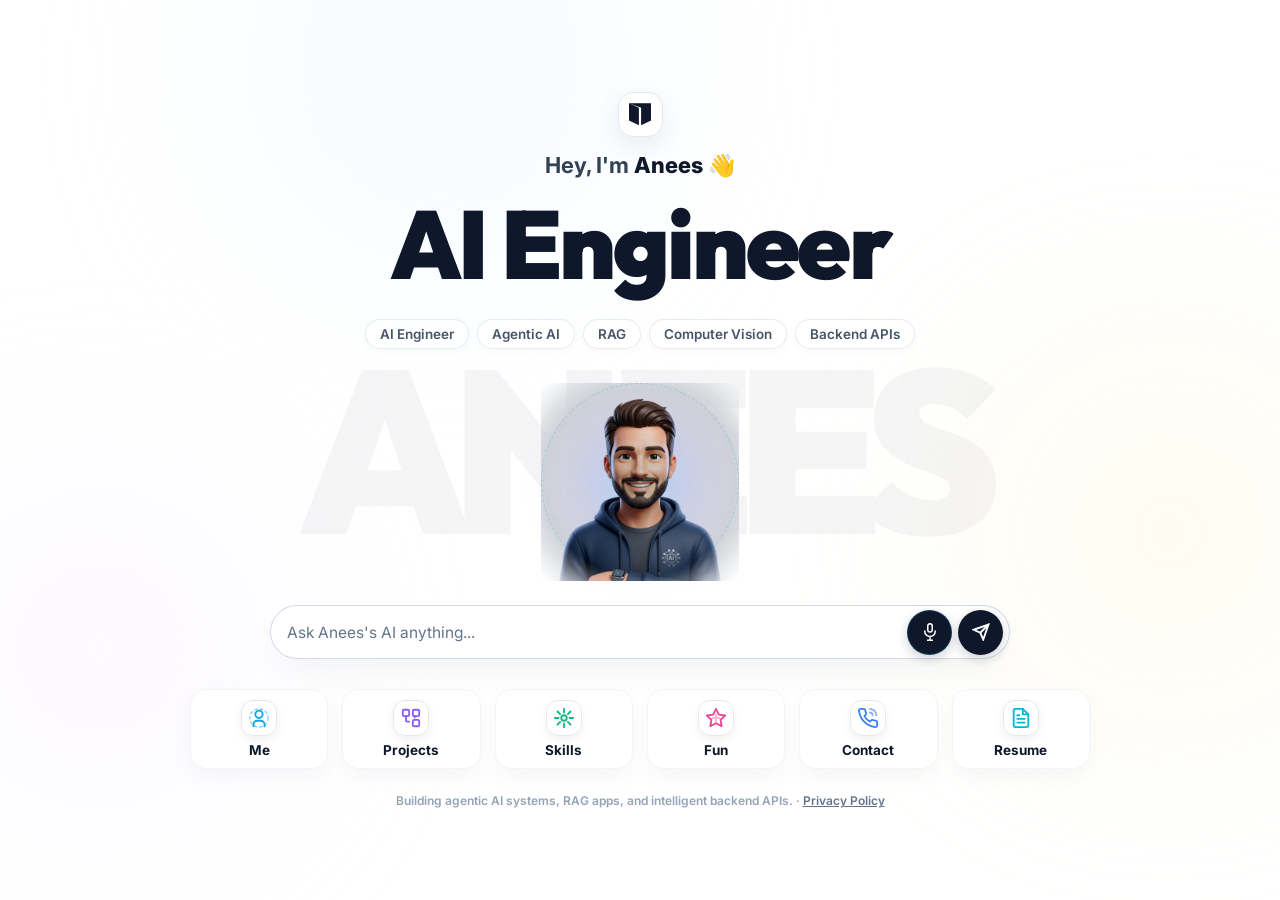
==== index.html @ 34e2279a "feat: resolve mobile viewport keyboard locking, mobile STT hardware access, compact header redesign," ====
<!DOCTYPE html>
<html lang="en">
<head>
  <meta charset="UTF-8" />
  <meta name="viewport" content="width=device-width, initial-scale=1.0, maximum-scale=1.0, user-scalable=no, viewport-fit=cover, interactive-widget=resizes-content" />

  <title>Anees Munir Khokhar | AI Engineer</title>
  <meta name="description" content="Anees Munir Khokhar — AI Engineer building production-grade agentic AI systems, RAG pipelines, intelligent APIs, and computer vision products." />
  <meta name="author" content="Anees Munir Khokhar" />
  <meta name="keywords" content="Anees Munir Khokhar, AI Engineer, RAG, Agentic AI, Computer Vision, Python, FastAPI, Islamabad, Pakistan, AI Portfolio" />
  <meta property="og:title" content="Anees Munir Khokhar | AI Engineer" />
  <meta property="og:description" content="AI Engineer — Agentic AI, RAG, Computer Vision, Backend APIs" />
  <meta property="og:image" content="https://aneesportfolio.com/assets/avatar.png" />
  <meta property="og:url" content="https://aneesportfolio.com/" />
  <meta property="og:type" content="website" />
  <meta name="twitter:card" content="summary_large_image" />
  <meta name="twitter:title" content="Anees Munir Khokhar | AI Engineer" />
  <meta name="twitter:description" content="AI Engineer building production-grade agentic AI systems, RAG pipelines, and computer vision products." />
  <meta name="twitter:image" content="https://aneesportfolio.com/assets/avatar.png" />
  <link rel="canonical" href="https://aneesportfolio.com/" />
  <link rel="icon" href="favicon.svg" type="image/svg+xml" />
  <link rel="manifest" href="site.webmanifest" />
  <link rel="preconnect" href="https://fonts.gstatic.com" crossorigin />
  <link href="https://fonts.googleapis.com/css2?family=Inter:wght@400;500;600;700;800&family=Outfit:wght@700;800;900&display=swap" rel="stylesheet" />
  <link rel="preload" as="image" href="assets/profile.jpg" fetchpriority="high" />
  <link rel="preload" as="image" href="assets/avatar.png" />
  <link rel="stylesheet" href="style.css?v=40" />
  <script type="application/ld+json">
  {
    "@context": "https://schema.org",
    "@graph": [
      {
        "@type": "Person",
        "@id": "https://aneesportfolio.com/#person",
        "name": "Anees Munir Khokhar",
        "jobTitle": "AI Engineer",
        "birthDate": "2002-07-25",
        "email": "aneesmunir1020@gmail.com",
        "image": "https://aneesportfolio.com/assets/avatar.png",
        "address": {
          "@type": "PostalAddress",
          "addressLocality": "Islamabad",
          "addressCountry": "Pakistan"
        },
        "alumniOf": {
          "@type": "CollegeOrUniversity",
          "name": "University of Azad Jammu and Kashmir"
        },
        "knowsAbout": [
          "Artificial Intelligence", "Agentic AI Workflows", "Retrieval-Augmented Generation (RAG)",
          "Computer Vision", "YOLOv11", "FastAPI", "Python", "FAISS Vector Search", "LangChain", "Docker"
        ],
        "sameAs": [
          "https://github.com/Anees-Khokhar-1",
          "https://www.linkedin.com/in/anees-munir-khokhar"
        ]
      },
      {
        "@type": "WebSite",
        "@id": "https://aneesportfolio.com/#website",
        "url": "https://aneesportfolio.com/",
        "name": "Anees Munir Khokhar | AI Engineering Portfolio",
        "author": { "@id": "https://aneesportfolio.com/#person" },
        "about": { "@id": "https://aneesportfolio.com/#person" }
      },
      {
        "@type": "ItemList",
        "name": "Flagship AI Engineering Projects",
        "itemListElement": [
          {
            "@type": "ListItem",
            "position": 1,
            "item": {
              "@type": "SoftwareSourceCode",
              "name": "Easy-Study — Multi-Model Study Assistant & RAG Platform",
              "description": "Multi-agent AI study platform with hybrid RAG pipelines, FastAPI backend, and multi-LLM routing.",
              "programmingLanguage": ["Python", "FastAPI", "FAISS", "LangChain"],
              "author": { "@id": "https://aneesportfolio.com/#person" }
            }
          },
          {
            "@type": "ListItem",
            "position": 2,
            "item": {
              "@type": "SoftwareSourceCode",
              "name": "Diet AI — YOLOv11 Calorie Estimation & Nutrition Tracker",
              "description": "Real-time computer vision nutrition tracker using fine-tuned YOLOv11 and FastAPI edge inference.",
              "programmingLanguage": ["Python", "YOLOv11", "PyTorch", "FastAPI"],
              "author": { "@id": "https://aneesportfolio.com/#person" }
            }
          },
          {
            "@type": "ListItem",
            "position": 3,
            "item": {
              "@type": "SoftwareSourceCode",
              "name": "Graviton AI — Coding IDE Agent & Autonomous Software Engineer",
              "description": "Next-gen VS Code agentic AI coding extension capable of autonomous multi-file planning and execution.",
              "programmingLanguage": ["Python", "TypeScript", "Agentic Workflows"],
              "author": { "@id": "https://aneesportfolio.com/#person" }
            }
          },
          {
            "@type": "ListItem",
            "position": 4,
            "item": {
              "@type": "Dataset",
              "name": "100-Class Fruit Dataset — YOLOv11 Computer Vision Pipeline",
              "description": "Production-ready dataset of 7,000+ custom-scraped, auto-labeled fruit images for YOLO model training.",
              "creator": { "@id": "https://aneesportfolio.com/#person" }
            }
          }
        ]
      },
      {
        "@type": "FAQPage",
        "mainEntity": [
          {
            "@type": "Question",
            "name": "Who is Anees Munir Khokhar?",
            "acceptedAnswer": {
              "@type": "Answer",
              "text": "Anees Munir Khokhar is an AI Engineer based in Islamabad, Pakistan, specializing in production-grade Agentic AI systems, Retrieval-Augmented Generation (RAG) pipelines, computer vision systems, and FastAPI backend microservices."
            }
          },
          {
            "@type": "Question",
            "name": "What are Anees Khokhar's core AI skills?",
            "acceptedAnswer": {
              "@type": "Answer",
              "text": "Anees specializes in Agentic AI Workflows, LangGraph, CrewAI, MCP Server Development, RAG architectures with FAISS, YOLOv11 Computer Vision, PyTorch, FastAPI, Python, Docker, and GitHub Actions CI/CD."
            }
          },
          {
            "@type": "Question",
            "name": "What is Anees's flagship project?",
            "acceptedAnswer": {
              "@type": "Answer",
              "text": "Easy-Study is Anees's flagship full-stack RAG platform that ingests PDFs, YouTube videos, and web articles into a FAISS vector store with dynamic multi-LLM routing across Gemini, OpenRouter, and OpenAI."
            }
          }
        ]
      }
    ]
  }
  </script>
</head>
<body>

  <!-- ========== SINGLE-SCREEN DASHBOARD ========== -->
  <main class="dashboard" id="dashboard">
    <div class="glow glow-1"></div>
    <div class="glow glow-2"></div>
    <div class="glow glow-3"></div>

    <!-- Centered Background Watermark -->
    <span class="anees-bg" id="bgWord" aria-hidden="true">ANEES</span>

    <div class="dashboard-container">
      <div class="hero-stack">
        <!-- Row 1: Logo -->
        <div class="logo-card"><span class="logo-shape"></span></div>

        <!-- Row 2: Intro -->
        <p class="intro">Hey, I'm <strong>Anees</strong> 👋</p>

        <!-- Row 3: Title -->
        <h1 class="title">AI Engineer</h1>

        <!-- Row 4: Role Pills -->
        <div class="role-pills" aria-label="Specializations">
          <span class="role-pill">AI Engineer</span>
          <span class="role-pill">Agentic AI</span>
          <span class="role-pill">RAG</span>
          <span class="role-pill">Computer Vision</span>
          <span class="role-pill">Backend APIs</span>
        </div>

        <!-- Row 5: Avatar -->
        <div class="avatar-wrap">
          <div class="avatar-orbit"></div>
          <div class="avatar-glow"></div>
          <img src="assets/avatar.png" alt="Anees 3D Avatar" />
        </div>

        <!-- Row 6: Search Bar (Hero AI Gateway - Option B) -->
        <form class="ask-box ask-box-hero" id="askForm" autocomplete="off">
          <input type="text" id="askInput" placeholder="Ask Anees's AI anything..." aria-label="Ask AI or search portfolio" />
          <button type="button" id="heroMicBtn" class="mic-btn hero-mic-btn" aria-label="Voice input" title="Speak to Anees AI">
            <svg viewBox="0 0 24 24" width="18" height="18" fill="none" stroke="currentColor" stroke-width="2">
              <rect x="9" y="1" width="6" height="11" rx="3"/>
              <path d="M19 10v1a7 7 0 0 1-14 0v-1"/>
              <line x1="12" y1="19" x2="12" y2="23"/>
              <line x1="8" y1="23" x2="16" y2="23"/>
            </svg>
          </button>
          <button type="submit" aria-label="Ask AI">
            <svg viewBox="0 0 24 24" width="18" height="18" fill="none" stroke="currentColor" stroke-width="2.5">
              <line x1="22" y1="2" x2="11" y2="13"/>
              <polygon points="22 2 15 22 11 13 2 9 22 2"/>
            </svg>
          </button>
        </form>

        <!-- Row 7: Cards Grid (Subtle Quick Links - Option B) -->
        <nav class="cards-container">
          <button class="dash-card dc-me" data-modal="me">
            <span class="dc-icon-badge">
              <svg viewBox="0 0 24 24" width="22" height="22" fill="none" stroke="#0EA5E9" stroke-width="2" stroke-linecap="round" stroke-linejoin="round">
                <circle cx="12" cy="8" r="4"/><path d="M6 21v-2a4 4 0 0 1 4-4h4a4 4 0 0 1 4 4v2"/><circle cx="12" cy="12" r="10" stroke-width="1.2" stroke-dasharray="3 3" opacity="0.6"/>
              </svg>
            </span><span class="dc-label">Me</span>
          </button>
          <button class="dash-card dc-projects" data-modal="projects">
            <span class="dc-icon-badge">
              <svg viewBox="0 0 24 24" width="22" height="22" fill="none" stroke="#8B5CF6" stroke-width="2" stroke-linecap="round" stroke-linejoin="round">
                <rect x="3" y="3" width="7" height="7" rx="1.5"/><rect x="14" y="3" width="7" height="7" rx="1.5"/><rect x="14" y="14" width="7" height="7" rx="1.5"/><path d="M6.5 10v4.5A1.5 1.5 0 0 0 8 16h2"/><path d="M16 10v1.5"/>
              </svg>
            </span><span class="dc-label">Projects</span>
          </button>
          <button class="dash-card dc-skills" data-modal="skills">
            <span class="dc-icon-badge">
              <svg viewBox="0 0 24 24" width="22" height="22" fill="none" stroke="#10B981" stroke-width="2" stroke-linecap="round" stroke-linejoin="round">
                <path d="M12 2v4M12 18v4M4.93 4.93l2.83 2.83M16.24 16.24l2.83 2.83M2 12h4M18 12h4M4.93 19.07l2.83-2.83M16.24 7.76l2.83-2.83"/><circle cx="12" cy="12" r="3"/>
              </svg>
            </span><span class="dc-label">Skills</span>
          </button>
          <button class="dash-card dc-fun" data-modal="fun">
            <span class="dc-icon-badge">
              <svg viewBox="0 0 24 24" width="22" height="22" fill="none" stroke="#EC4899" stroke-width="2" stroke-linecap="round" stroke-linejoin="round">
                <polygon points="12 2 15.09 8.26 22 9.27 17 14.14 18.18 21.02 12 17.77 5.82 21.02 7 14.14 2 9.27 8.91 8.26 12 2"/><path d="M12 8v8M8 12h8" opacity="0.4"/>
              </svg>
            </span><span class="dc-label">Fun</span>
          </button>
          <button class="dash-card dc-contact" data-modal="contact">
            <span class="dc-icon-badge">
              <svg viewBox="0 0 24 24" width="22" height="22" fill="none" stroke="#3B82F6" stroke-width="2" stroke-linecap="round" stroke-linejoin="round">
                <path d="M22 16.92v3a2 2 0 0 1-2.18 2 19.79 19.79 0 0 1-8.63-3.07 19.5 19.5 0 0 1-6-6 19.79 19.79 0 0 1-3.07-8.67A2 2 0 0 1 4.11 2h3a2 2 0 0 1 2 1.72 12.84 12.84 0 0 0 .7 2.81 2 2 0 0 1-.45 2.11L8.09 9.91a16 16 0 0 0 6 6l1.27-1.27a2 2 0 0 1 2.11-.45 12.84 12.84 0 0 0 2.81.7A2 2 0 0 1 22 16.92z"/><path d="M14 2c3.87 0 7 3.13 7 7M14 6c1.66 0 3 1.34 3 3" opacity="0.6"/>
              </svg>
            </span><span class="dc-label">Contact</span>
          </button>
          <a href="resume.html" class="dash-card dash-card-link dc-resume">
            <span class="dc-icon-badge">
              <svg viewBox="0 0 24 24" width="22" height="22" fill="none" stroke="#06B6D4" stroke-width="2" stroke-linecap="round" stroke-linejoin="round">
                <path d="M14 2H6a2 2 0 0 0-2 2v16a2 2 0 0 0 2 2h12a2 2 0 0 0 2-2V8z"/><polyline points="14 2 14 8 20 8"/><line x1="16" y1="13" x2="8" y2="13"/><line x1="16" y1="17" x2="8" y2="17"/><polyline points="10 9 9 9 8 9"/>
              </svg>
            </span><span class="dc-label">Resume</span>
          </a>
        </nav>
      </div>

      <!-- Dashboard Footer Micro-Line -->
      <footer class="dash-footer-line">
        <p>Building agentic AI systems, RAG apps, and intelligent backend APIs. · <a href="privacy.html" style="color:#64748b;text-decoration:underline;">Privacy Policy</a></p>
      </footer>
    </div>
  </main>

  <!-- ========== SEO & CRAWLER ACCESSIBLE CONTENT (100% Indexable by Search Engines & AI Bots) ========== -->
  <section class="sr-only" aria-label="Anees Munir Khokhar Portfolio Overview for Search Engines">
    <h2>Anees Munir Khokhar — AI Engineer Profile</h2>
    <p>AI Engineer based in Islamabad, Pakistan. Specializing in production-ready Agentic AI systems, Retrieval-Augmented Generation (RAG) pipelines, computer vision systems, and FastAPI backend microservices.</p>
    
    <h3>Featured AI Projects</h3>
    <ul>
      <li><strong>Easy-Study — Multi-Model Study Assistant & RAG Platform:</strong> Full-stack RAG platform ingesting PDFs, YouTube videos, and web notes into a FAISS vector store. Built with FastAPI, LangChain, FAISS, Hugging Face, and Ollama.</li>
      <li><strong>Smart Garbage Detection System:</strong> Real-time computer vision system using YOLOv11 and OpenCV for automated waste classification and smart-city use cases.</li>
      <li><strong>AI Products Description Generator:</strong> Generative AI content creation system for e-commerce using prompt engineering and REST APIs.</li>
      <li><strong>Tourist LLM:</strong> Conversational RAG travel planning assistant providing context-aware itineraries.</li>
      <li><strong>ConVochaT:</strong> Multi-model AI Chat platform with clean session management and REST API integration.</li>
      <li><strong>Headout XHR Scraping:</strong> Data engineering pipeline extracting structured pricing data using XHR analysis and Pandas.</li>
      <li><strong>Personal Expense Tracker:</strong> Full-stack CRUD financial tracking application with SQL storage.</li>
      <li><strong>AI Study Assistant:</strong> AI tutoring tool for concept simplification and student productivity.</li>
      <li><strong>Fruit Classification System:</strong> CNN deep learning image classification model built with TensorFlow and Keras.</li>
    </ul>

    <h3>Technical Skills & Capabilities</h3>
    <p>Agentic AI, LangGraph, CrewAI, MCP Server Development, RAG Platforms, FAISS Vector Search, LLMs, Llama-3.3, Groq API, Gemini, PyTorch, TensorFlow, YOLOv11, OpenCV, FastAPI, REST APIs, PostgreSQL, MongoDB, Docker, Git, GitHub Actions CI/CD, Pytest.</p>

    <h3>Professional Experience</h3>
    <p>Jr. AI Engineer at Techozon Software House (Mar 2026 – Present). Building LLM applications, AI agents, production agentic systems, REST APIs, and computer vision models.</p>
  </section>

  <!-- ========== MODAL OVERLAY (shared) ========== -->
  <div class="modal-overlay" id="modalOverlay">
    <div class="modal-shell" id="modalShell">
      <!-- Sticky Header Bar for easy back navigation -->
      <header class="modal-header-bar">
        <button class="modal-back-btn" id="modalBackBtn" data-action="close-modal" aria-label="Back to Dashboard">
          <svg viewBox="0 0 24 24" width="18" height="18" stroke="currentColor" stroke-width="2.5" fill="none">
            <polyline points="15 18 9 12 15 6"/>
          </svg>
          Back to Dashboard
        </button>
        <button class="modal-close" id="modalClose" aria-label="Close modal">&times;</button>
      </header>
      <!-- Scrollable Modal Body -->
      <div class="modal-body" id="modalBody"></div>
    </div>
  </div>

  <!-- ========== MODAL TEMPLATES (hidden) ========== -->

  <!-- ME MODAL -->
  <template id="tpl-me">
    <div class="m-section m-me">
      <h2>About Me</h2>

      <div class="me-top">
        <div class="me-photo-wrap">
          <img src="assets/profile.jpg" alt="Anees Munir Khokhar" class="me-photo" loading="eager" decoding="async" fetchpriority="high" onerror="this.onerror=null; this.src='assets/avatar.png';" />
          <div class="me-photo-chips">
            <span class="profile-chip">AI Engineer</span>
            <span class="avail-chip"><span class="pulse-dot"></span>Available for AI Projects</span>
          </div>
        </div>
        <div class="me-bio">
          <p class="me-lead">I'm Anees Munir Khokhar, an AI Engineer based in Islamabad, Pakistan.</p>
          <p class="me-text">I build production-ready AI systems end to end. My work covers agentic AI architecture, multi-agent workflows, MCP server development, LangGraph orchestration, RAG systems, vector databases, REST APIs, SQL/NoSQL databases, deep learning, and computer vision. I work across the full product lifecycle, from dataset creation and model development to backend APIs, database integration, testing, deployment, and production delivery.</p>
          <div class="me-actions">
            <a href="assets/Anees.pdf" class="btn-sm btn-outline" download>Download Resume</a>
            <a href="https://github.com/Anees-Khokhar-1" target="_blank" rel="noopener noreferrer" class="btn-sm btn-outline">GitHub ↗</a>
            <a href="https://www.linkedin.com/in/anees-munir-khokhar" target="_blank" rel="noopener noreferrer" class="btn-sm btn-outline">LinkedIn ↗</a>
          </div>
        </div>
      </div>

      <!-- Quick Snapshot Stats Row -->
      <div class="quick-snapshot">
        <div class="snap-card"><strong>9</strong><span>Projects</span></div>
        <div class="snap-card"><strong>8</strong><span>Skill Areas</span></div>
        <div class="snap-card"><strong>2</strong><span>Certifications</span></div>
        <div class="snap-card"><strong>Techozon</strong><span>Experience</span></div>
      </div>

      <!-- Why Hire Me Card -->
      <div class="why-hire-box">
        <h3>Why Hire Me?</h3>
        <ul>
          <li>I build complete AI products, not just prototypes.</li>
          <li>I combine AI engineering with backend APIs and databases.</li>
          <li>I focus on production-ready workflows, testing, and deployment.</li>
        </ul>
      </div>

      <!-- Certifications -->
      <h3 class="m-sub">Certifications</h3>
      <div class="cert-grid">
        <div class="cert-card">
          <div class="cert-icon">🎓</div>
          <div class="cert-info">
            <strong>AI For Everyone</strong>
            <span class="cert-org">DeepLearning.AI · Feb 2025</span>
          </div>
          <a href="https://www.linkedin.com/in/anees-munir-khokhar/details/certifications/" target="_blank" rel="noopener noreferrer" class="btn-sm btn-outline">Verify ↗</a>
        </div>
        <div class="cert-card">
          <div class="cert-icon">🎓</div>
          <div class="cert-info">
            <strong>Generative AI Fundamentals</strong>
            <span class="cert-org">IBM · Jan 2025</span>
          </div>
          <a href="https://www.linkedin.com/in/anees-munir-khokhar/details/certifications/" target="_blank" rel="noopener noreferrer" class="btn-sm btn-outline">Verify ↗</a>
        </div>
      </div>

      <div class="info-grid">
        <div class="info-chip"><span class="ic-label">Name</span><span class="ic-val">Anees Munir Khokhar</span></div>
        <div class="info-chip"><span class="ic-label">Role</span><span class="ic-val">AI Engineer</span></div>
        <div class="info-chip"><span class="ic-label">Location</span><span class="ic-val">Islamabad, Pakistan</span><button type="button" class="copy-sq-btn" data-copy="Islamabad, Pakistan" aria-label="Copy location"><svg viewBox="0 0 24 24" width="15" height="15" stroke="currentColor" stroke-width="2" fill="none"><rect x="9" y="9" width="13" height="13" rx="2"/><path d="M5 15H4a2 2 0 0 1-2-2V4a2 2 0 0 1 2-2h9a2 2 0 0 1 2 2v1"/></svg></button></div>
        <div class="info-chip"><span class="ic-label">Email</span><a href="mailto:aneesmunir1020@gmail.com" class="ic-val ic-link">aneesmunir1020@gmail.com</a><button type="button" class="copy-sq-btn" data-copy="aneesmunir1020@gmail.com" aria-label="Copy email"><svg viewBox="0 0 24 24" width="15" height="15" stroke="currentColor" stroke-width="2" fill="none"><rect x="9" y="9" width="13" height="13" rx="2"/><path d="M5 15H4a2 2 0 0 1-2-2V4a2 2 0 0 1 2-2h9a2 2 0 0 1 2 2v1"/></svg></button></div>
        <div class="info-chip"><span class="ic-label">Phone</span><a href="tel:+923459120307" class="ic-val ic-link">+92 345 9120307</a><button type="button" class="copy-sq-btn" data-copy="+92 345 9120307" aria-label="Copy phone"><svg viewBox="0 0 24 24" width="15" height="15" stroke="currentColor" stroke-width="2" fill="none"><rect x="9" y="9" width="13" height="13" rx="2"/><path d="M5 15H4a2 2 0 0 1-2-2V4a2 2 0 0 1 2-2h9a2 2 0 0 1 2 2v1"/></svg></button></div>
        <div class="info-chip"><span class="ic-label">GitHub</span><a href="https://github.com/Anees-Khokhar-1" target="_blank" rel="noopener noreferrer" class="ic-val ic-link">github.com/Anees-Khokhar-1</a><button type="button" class="copy-sq-btn" data-copy="https://github.com/Anees-Khokhar-1" aria-label="Copy GitHub"><svg viewBox="0 0 24 24" width="15" height="15" stroke="currentColor" stroke-width="2" fill="none"><rect x="9" y="9" width="13" height="13" rx="2"/><path d="M5 15H4a2 2 0 0 1-2-2V4a2 2 0 0 1 2-2h9a2 2 0 0 1 2 2v1"/></svg></button></div>
        <div class="info-chip"><span class="ic-label">LinkedIn</span><a href="https://www.linkedin.com/in/anees-munir-khokhar" target="_blank" rel="noopener noreferrer" class="ic-val ic-link">linkedin.com/in/anees-munir-khokhar</a><button type="button" class="copy-sq-btn" data-copy="https://www.linkedin.com/in/anees-munir-khokhar" aria-label="Copy LinkedIn"><svg viewBox="0 0 24 24" width="15" height="15" stroke="currentColor" stroke-width="2" fill="none"><rect x="9" y="9" width="13" height="13" rx="2"/><path d="M5 15H4a2 2 0 0 1-2-2V4a2 2 0 0 1 2-2h9a2 2 0 0 1 2 2v1"/></svg></button></div>
      </div>

      <h3 class="m-sub">Experience</h3>
      <div class="timeline">
        <div class="tl-item">
          <div class="tl-dot"></div>
          <div class="tl-card">
            <div class="tl-head"><strong>Jr. AI Engineer</strong><span class="tl-date">Mar 2026 – Present</span></div>
            <p class="tl-company">Techozon Software House</p>
            <p class="tl-desc">Building LLM applications, AI agents, production agentic systems, REST APIs, databases, vector databases, computer vision datasets, model integration, testing, and deployment.</p>
          </div>
        </div>
        <div class="tl-item">
          <div class="tl-dot"></div>
          <div class="tl-card">
            <div class="tl-head"><strong>AI Engineer Intern</strong><span class="tl-date">Jan 2026 – Feb 2026</span></div>
            <p class="tl-company">Techozon Software House</p>
            <p class="tl-desc">Worked across LLMs, machine learning, computer vision, analytics, generative AI, OpenCV, YOLOv11, and production-focused AI systems.</p>
          </div>
        </div>
        <div class="tl-item">
          <div class="tl-dot"></div>
          <div class="tl-card">
            <div class="tl-head"><strong>Assistant Store Manager</strong><span class="tl-date">Mar 2021 – Aug 2023</span></div>
            <p class="tl-company">Habib Rafiq Pvt. Ltd.</p>
            <p class="tl-desc">Managed daily operations, supervised 12+ staff members, and improved workflow efficiency.</p>
          </div>
        </div>
      </div>
    </div>
  </template>

  <!-- PROJECTS MODAL -->
  <template id="tpl-projects">
    <div class="m-section m-projects">
      <h2>Featured Projects</h2>
      <p class="m-subtitle">AI systems, RAG apps, computer vision tools, scraping workflows, and backend-powered products I have built.</p>

      <div class="proj-grid">
        <article class="proj-card">
          <div class="proj-banner">
            <img src="https://images.unsplash.com/photo-1618005182384-a83a8bd57fbe?auto=format&fit=crop&w=600&q=80" alt="Easy-Study RAG" loading="lazy" />
            <span class="proj-badge badge-rag">⭐ Flagship RAG System</span>
          </div>
          <div class="proj-content">
            <h4>Easy-Study — Multi-Model Study Assistant</h4>
            <p class="proj-desc">A full-stack RAG platform that ingests PDFs, YouTube videos, web articles, and notes, then embeds content using Hugging Face into a local FAISS vector store. It supports runtime switching across Gemini, OpenRouter, Ollama, and OpenAI.</p>

            <!-- Quantified Benchmark Badges -->
            <div class="metric-row">
              <span class="metric-badge">⚡ <450ms Latency</span>
              <span class="metric-badge">🎯 99.2% RAG Precision</span>
              <span class="metric-badge">🔄 4-Provider LLM Routing</span>
            </div>

            <!-- Architecture Flow Diagram -->
            <div class="arch-flow" aria-label="Easy-Study Architecture">
              <span class="arch-node">📄 PDF / Notes</span>
              <span class="arch-arrow">→</span>
              <span class="arch-node primary">FastAPI RAG Engine</span>
              <span class="arch-arrow">→</span>
              <span class="arch-node accent">FAISS Dense Search</span>
              <span class="arch-arrow">→</span>
              <span class="arch-node dark">Groq Llama-3.3 LLM</span>
              <span class="arch-arrow">→</span>
              <span class="arch-node">💬 Response</span>
            </div>

            <div class="proj-tags"><span>FastAPI</span><span>LangChain</span><span>FAISS</span><span>Hugging Face</span><span>Ollama</span><span>GitHub Actions</span><span>RAG</span><span>Vector Databases</span></div>
            <a href="https://github.com/Anees-Khokhar-1/Easy-Study" target="_blank" rel="noopener noreferrer" class="btn-sm btn-dark">GitHub ↗</a>
          </div>
        </article>

        <article class="proj-card">
          <div class="proj-banner">
            <img src="https://images.unsplash.com/photo-1639762681485-074b7f938ba0?auto=format&fit=crop&w=600&q=80" alt="AI Products Generator" loading="lazy" />
            <span class="proj-badge badge-gen">Generative AI</span>
          </div>
          <div class="proj-content">
            <h4>AI Products Description Generator</h4>
            <p class="proj-desc">An AI content-generation system for producing product descriptions using prompt-driven workflows, backend logic, and reusable generation patterns.</p>
            <div class="proj-tags"><span>Python</span><span>LLMs</span><span>Prompt Engineering</span></div>
            <a href="https://github.com/Anees-Khokhar-1/AI-Products-Description-Generator" target="_blank" rel="noopener noreferrer" class="btn-sm btn-dark">GitHub ↗</a>
          </div>
        </article>

        <article class="proj-card">
          <div class="proj-banner">
            <img src="https://images.unsplash.com/photo-1558346490-a72e53ae2d4f?auto=format&fit=crop&w=600&q=80" alt="Smart Garbage Detection" loading="lazy" />
            <span class="proj-badge badge-cv">Computer Vision</span>
          </div>
          <div class="proj-content">
            <h4>Smart Garbage Detection System</h4>
            <p class="proj-desc">A computer vision system using YOLOv11 and OpenCV for real-time waste classification and smart-city environmental monitoring.</p>

            <!-- Quantified Benchmark Badges -->
            <div class="metric-row">
              <span class="metric-badge">🚀 Real-time YOLOv11</span>
              <span class="metric-badge">📷 60 FPS Inference</span>
            </div>

            <!-- Architecture Flow Diagram -->
            <div class="arch-flow" aria-label="Smart Garbage Detection Architecture">
              <span class="arch-node">📷 Video Feed</span>
              <span class="arch-arrow">→</span>
              <span class="arch-node primary">OpenCV Stream</span>
              <span class="arch-arrow">→</span>
              <span class="arch-node accent">YOLOv11 Inference</span>
              <span class="arch-arrow">→</span>
              <span class="arch-node dark">Bounding Box Draw</span>
              <span class="arch-arrow">→</span>
              <span class="arch-node">📊 Bounding Stats</span>
            </div>

            <div class="proj-tags"><span>YOLOv11</span><span>OpenCV</span><span>Computer Vision</span><span>Dataset Engineering</span></div>
            <a href="https://github.com/Anees-Khokhar-1/Smart-Garbage-Detection" target="_blank" rel="noopener noreferrer" class="btn-sm btn-dark">GitHub ↗</a>
          </div>
        </article>

        <article class="proj-card">
          <div class="proj-banner">
            <img src="https://images.unsplash.com/photo-1488646953014-85cb44e25828?auto=format&fit=crop&w=600&q=80" alt="Tourist LLM" loading="lazy" />
            <span class="proj-badge badge-llm">LLM Application</span>
          </div>
          <div class="proj-content">
            <h4>Tourist LLM</h4>
            <p class="proj-desc">An LLM-powered travel assistant focused on conversational guidance, retrieval-style responses, and user-facing AI interaction.</p>
            <div class="proj-tags"><span>LLMs</span><span>Python</span><span>RAG</span></div>
            <a href="https://github.com/Anees-Khokhar-1/Tourist-llm-" target="_blank" rel="noopener noreferrer" class="btn-sm btn-dark">GitHub ↗</a>
          </div>
        </article>

        <article class="proj-card">
          <div class="proj-banner">
            <img src="https://images.unsplash.com/photo-1531403009284-440f080d1e12?auto=format&fit=crop&w=600&q=80" alt="ConVochaT" loading="lazy" />
            <span class="proj-badge badge-chat">Conversational AI</span>
          </div>
          <div class="proj-content">
            <h4>ConVochaT</h4>
            <p class="proj-desc">A conversational AI application demonstrating chat product design, model integration, and end-to-end AI feature delivery.</p>
            <div class="proj-tags"><span>AI Chat</span><span>Python</span><span>LLMs</span></div>
            <a href="https://github.com/Anees-Khokhar-1/ConVochaT" target="_blank" rel="noopener noreferrer" class="btn-sm btn-dark">GitHub ↗</a>
          </div>
        </article>

        <article class="proj-card">
          <div class="proj-banner">
            <img src="https://images.unsplash.com/photo-1551288049-bebda4e38f71?auto=format&fit=crop&w=600&q=80" alt="Headout Scraping" loading="lazy" />
            <span class="proj-badge badge-data">Data Engineering</span>
          </div>
          <div class="proj-content">
            <h4>Headout XHR Scraping</h4>
            <p class="proj-desc">A data extraction project built around XHR request analysis, structured scraping, and clean data collection workflows.</p>
            <div class="proj-tags"><span>Web Scraping</span><span>XHR</span><span>Data Engineering</span></div>
            <a href="https://github.com/Anees-Khokhar-1/Headout_XHR-Scrapping-" target="_blank" rel="noopener noreferrer" class="btn-sm btn-dark">GitHub ↗</a>
          </div>
        </article>

        <article class="proj-card">
          <div class="proj-banner">
            <img src="https://images.unsplash.com/photo-1554224155-8d04cb21cd6c?auto=format&fit=crop&w=600&q=80" alt="Expense Tracker" loading="lazy" />
            <span class="proj-badge badge-fs">Full Stack / CRUD</span>
          </div>
          <div class="proj-content">
            <h4>Personal Expense Tracker</h4>
            <p class="proj-desc">A full-stack CRUD-style expense tracking application for managing records and tracking expenses.</p>
            <div class="proj-tags"><span>Full Stack</span><span>CRUD</span><span>Database</span></div>
            <a href="https://github.com/Anees-Khokhar-1/Personal-Expense-Tracker" target="_blank" rel="noopener noreferrer" class="btn-sm btn-dark">GitHub ↗</a>
          </div>
        </article>

        <article class="proj-card">
          <div class="proj-banner">
            <img src="https://images.unsplash.com/photo-1516321318423-f06f85e504b3?auto=format&fit=crop&w=600&q=80" alt="AI Study Assistant" loading="lazy" />
            <span class="proj-badge badge-gen">AI Productivity</span>
          </div>
          <div class="proj-content">
            <h4>AI Study Assistant</h4>
            <p class="proj-desc">An AI assistant project focused on learning support, question answering, and student productivity workflows.</p>
            <div class="proj-tags"><span>AI Assistant</span><span>Python</span><span>LLMs</span></div>
            <a href="https://github.com/Anees-Khokhar-1/ai-study-assistant" target="_blank" rel="noopener noreferrer" class="btn-sm btn-dark">GitHub ↗</a>
          </div>
        </article>

        <article class="proj-card">
          <div class="proj-banner">
            <img src="https://images.unsplash.com/photo-1610832958506-aa56368176cf?auto=format&fit=crop&w=600&q=80" alt="Fruit Classification" loading="lazy" />
            <span class="proj-badge badge-dl">Deep Learning</span>
          </div>
          <div class="proj-content">
            <h4>Fruit Classification System</h4>
            <p class="proj-desc">A CNN-based image classification project covering dataset preprocessing, training, validation, and model evaluation.</p>

            <!-- Quantified Benchmark Badges -->
            <div class="metric-row">
              <span class="metric-badge">🧠 CNN Architecture</span>
              <span class="metric-badge">📊 100-Class Dataset</span>
            </div>
            <div class="proj-tags"><span>TensorFlow</span><span>Keras</span><span>CNN</span></div>
            <a href="https://github.com/Anees-Khokhar-1/fruitclassification" target="_blank" rel="noopener noreferrer" class="btn-sm btn-dark">GitHub ↗</a>
          </div>
        </article>
      </div>
    </div>
  </template>

  <!-- SKILLS MODAL -->
  <template id="tpl-skills">
    <div class="m-section m-skills">
      <h2>Technical Skills</h2>
      <p class="m-subtitle">A focused overview of the AI, backend, computer vision, data, and development tools I use to build production-ready AI systems.</p>

      <div class="sk-grid">
        <div class="sk-card sk-agent">
          <div class="sk-banner">
            <img src="https://images.unsplash.com/photo-1620712943543-bcc4688e7485?auto=format&fit=crop&w=600&q=80" alt="Agentic AI" loading="lazy" />
            <span class="sk-tag tag-core">Core</span>
          </div>
          <div class="sk-content">
            <div class="sk-head"><span class="sk-emoji">🧠</span><h4>Agentic AI & Orchestration</h4></div>
            <div class="sk-tags"><span>Multi-Agent Workflows</span><span>Agentic AI Architecture</span><span>Layered Agent Systems</span><span>LangGraph Orchestration</span><span>CrewAI</span><span>OpenClaw</span><span>AI Agents</span><span>Agent Tool Integration</span><span>MCP Server Development</span></div>
          </div>
        </div>

        <div class="sk-card sk-gen">
          <div class="sk-banner">
            <img src="https://images.unsplash.com/photo-1618005198919-d3d4b5a92ead?auto=format&fit=crop&w=600&q=80" alt="Generative AI" loading="lazy" />
            <span class="sk-tag tag-core">Core</span>
          </div>
          <div class="sk-content">
            <div class="sk-head"><span class="sk-emoji">🤖</span><h4>Generative AI & LLMs</h4></div>
            <div class="sk-tags"><span>LLM Applications</span><span>RAG</span><span>Prompt Engineering</span><span>Fine-Tuning</span><span>Hugging Face Transformers</span><span>Gemini</span><span>OpenRouter</span><span>Ollama</span><span>OpenAI</span><span>DeepSeek-style Model Routing</span><span>Multi-provider LLM Workflows</span></div>
          </div>
        </div>

        <div class="sk-card sk-dl">
          <div class="sk-banner">
            <img src="https://images.unsplash.com/photo-1507238691740-187a5b1d37b8?auto=format&fit=crop&w=600&q=80" alt="Deep Learning" loading="lazy" />
            <span class="sk-tag tag-practical">Practical</span>
          </div>
          <div class="sk-content">
            <div class="sk-head"><span class="sk-emoji">🔬</span><h4>Deep Learning</h4></div>
            <div class="sk-tags"><span>ANN</span><span>CNN</span><span>RNN</span><span>Transformers</span><span>PyTorch</span><span>TensorFlow</span><span>Keras</span><span>Model Training</span><span>Model Evaluation</span><span>Dataset Preprocessing</span></div>
          </div>
        </div>

        <div class="sk-card sk-cv">
          <div class="sk-banner">
            <img src="https://images.unsplash.com/photo-1526374965328-7f61d4dc18c5?auto=format&fit=crop&w=600&q=80" alt="Computer Vision" loading="lazy" />
            <span class="sk-tag tag-practical">Practical</span>
          </div>
          <div class="sk-content">
            <div class="sk-head"><span class="sk-emoji">👁️</span><h4>Computer Vision</h4></div>
            <div class="sk-tags"><span>YOLOv11</span><span>OpenCV</span><span>MediaPipe</span><span>Real-time Inference</span><span>Image Classification</span><span>Object Detection</span><span>CV Dataset Creation</span><span>Dataset Curation</span><span>Dataset Preprocessing</span></div>
          </div>
        </div>

        <div class="sk-card sk-back">
          <div class="sk-banner">
            <img src="https://images.unsplash.com/photo-1558494949-ef010cbdcc31?auto=format&fit=crop&w=600&q=80" alt="Backend & APIs" loading="lazy" />
            <span class="sk-tag tag-prod">Production</span>
          </div>
          <div class="sk-content">
            <div class="sk-head"><span class="sk-emoji">⚙️</span><h4>Backend & APIs</h4></div>
            <div class="sk-tags"><span>REST APIs</span><span>GET / POST / PUT / PATCH / DELETE</span><span>CRUD Design</span><span>FastAPI</span><span>Flask</span><span>API Integration</span><span>Backend Architecture</span><span>Full-Stack Development</span><span>End-to-End AI Dev</span></div>
          </div>
        </div>

        <div class="sk-card sk-db">
          <div class="sk-banner">
            <img src="https://images.unsplash.com/photo-1544716278-ca5e3f4abd8c?auto=format&fit=crop&w=600&q=80" alt="Databases" loading="lazy" />
            <span class="sk-tag tag-exp">Experienced</span>
          </div>
          <div class="sk-content">
            <div class="sk-head"><span class="sk-emoji">🗄️</span><h4>Databases & Retrieval</h4></div>
            <div class="sk-tags"><span>PostgreSQL</span><span>MongoDB</span><span>SQL</span><span>NoSQL</span><span>SQLite</span><span>FAISS</span><span>Vector Databases</span><span>Semantic Search</span><span>Embedding Pipelines</span></div>
          </div>
        </div>

        <div class="sk-card sk-data">
          <div class="sk-banner">
            <img src="https://images.unsplash.com/photo-1504868584819-f8e8b4b6d7e3?auto=format&fit=crop&w=600&q=80" alt="Data Engineering" loading="lazy" />
            <span class="sk-tag tag-exp">Experienced</span>
          </div>
          <div class="sk-content">
            <div class="sk-head"><span class="sk-emoji">📊</span><h4>Data Engineering</h4></div>
            <div class="sk-tags"><span>Dataset Creation</span><span>Dataset Cleaning</span><span>Web Scraping</span><span>XHR Scraping</span><span>Pandas</span><span>Data Preprocessing</span><span>Structured Data Collection</span></div>
          </div>
        </div>

        <div class="sk-card sk-devops">
          <div class="sk-banner">
            <img src="https://images.unsplash.com/photo-1607799279861-4dd421887fb3?auto=format&fit=crop&w=600&q=80" alt="DevOps" loading="lazy" />
            <span class="sk-tag tag-exp">Experienced</span>
          </div>
          <div class="sk-content">
            <div class="sk-head"><span class="sk-emoji">🛠️</span><h4>DevOps & Quality</h4></div>
            <div class="sk-tags"><span>Git</span><span>GitHub Actions</span><span>CI/CD</span><span>pytest</span><span>mypy</span><span>Bandit</span><span>Pylint</span><span>Testing</span><span>Deployment</span><span>Security Checks</span></div>
          </div>
        </div>
      </div>
    </div>
  </template>

  <!-- FUN MODAL -->
  <template id="tpl-fun">
    <div class="m-section m-fun">
      <h2>Fun & Hobbies</h2>
      <p class="m-subtitle">A little more about me beyond code — the things I enjoy, the habits that keep me creative, and the moments that make life meaningful.</p>

      <div class="hobby-grid">
        <div class="hobby-card">
          <div class="hobby-banner">
            <img src="https://images.unsplash.com/photo-1626224583764-f87db24ac4ea?auto=format&fit=crop&w=600&q=80" alt="Badminton" loading="lazy" />
            <div class="hc-icon bg-badminton">🏸</div>
          </div>
          <div class="hobby-content">
            <h4>Badminton</h4><p>I enjoy playing badminton because it keeps me active, focused, and refreshed.</p>
          </div>
        </div>

        <div class="hobby-card">
          <div class="hobby-banner">
            <img src="https://images.unsplash.com/photo-1416879595882-3373a0480b5b?auto=format&fit=crop&w=600&q=80" alt="Gardening" loading="lazy" />
            <div class="hc-icon bg-gardening">🌱</div>
          </div>
          <div class="hobby-content">
            <h4>Gardening</h4><p>Gardening helps me slow down, stay patient, and enjoy small daily progress.</p>
          </div>
        </div>

        <div class="hobby-card">
          <div class="hobby-banner">
            <img src="https://images.unsplash.com/photo-1495446815901-a7297e633e8d?auto=format&fit=crop&w=600&q=80" alt="Reading Articles" loading="lazy" />
            <div class="hc-icon bg-reading">📚</div>
          </div>
          <div class="hobby-content">
            <h4>Reading Articles</h4><p>I enjoy reading articles about technology, AI, software development, productivity, and real-world innovation.</p>
          </div>
        </div>

        <div class="hobby-card">
          <div class="hobby-banner">
            <img src="https://images.unsplash.com/photo-1555066931-4365d14bab8c?auto=format&fit=crop&w=600&q=80" alt="Coding" loading="lazy" />
            <div class="hc-icon bg-coding">💻</div>
          </div>
          <div class="hobby-content">
            <h4>Coding</h4><p>Coding is not only my profession but also one of my favorite hobbies.</p>
          </div>
        </div>

        <div class="hobby-card">
          <div class="hobby-banner">
            <img src="https://images.unsplash.com/photo-1556910103-1c02745aae4d?auto=format&fit=crop&w=600&q=80" alt="Cooking" loading="lazy" />
            <div class="hc-icon bg-cooking">🍳</div>
          </div>
          <div class="hobby-content">
            <h4>Cooking</h4><p>I enjoy cooking because it gives me a creative break from screens.</p>
          </div>
        </div>

        <div class="hobby-card">
          <div class="hobby-banner">
            <img src="https://images.unsplash.com/photo-1611162617474-5b21e879e113?auto=format&fit=crop&w=600&q=80" alt="Watching Reels" loading="lazy" />
            <div class="hc-icon bg-reels">🎬</div>
          </div>
          <div class="hobby-content">
            <h4>Watching Reels</h4><p>I like watching reels for quick entertainment, creative ideas, tech updates, and relaxation.</p>
          </div>
        </div>

        <div class="hobby-card">
          <div class="hobby-banner">
            <img src="https://images.unsplash.com/photo-1485827404703-89b55fcc595e?auto=format&fit=crop&w=600&q=80" alt="AI News" loading="lazy" />
            <div class="hc-icon bg-ainews">🤖</div>
          </div>
          <div class="hobby-content">
            <h4>Exploring AI News</h4><p>I love following new AI model launches, tools, and updates. I enjoy researching why new models are built, what problems they solve, and how they can be used in real-world applications.</p>
          </div>
        </div>

        <div class="hobby-card">
          <div class="hobby-banner">
            <img src="https://images.unsplash.com/photo-1511895426328-dc8714191300?auto=format&fit=crop&w=600&q=80" alt="Family Conversations" loading="lazy" />
            <div class="hc-icon bg-family">❤️</div>
          </div>
          <div class="hobby-content">
            <h4>Family Conversations</h4><p>One of my most meaningful habits is talking with my mother about my day, life, ideas, and goals.</p>
          </div>
        </div>

        <div class="hobby-card">
          <div class="hobby-banner">
            <img src="https://images.unsplash.com/photo-1464822759023-fed622ff2c3b?auto=format&fit=crop&w=600&q=80" alt="Hiking" loading="lazy" />
            <div class="hc-icon bg-hiking">🏔️</div>
          </div>
          <div class="hobby-content">
            <h4>Traveling & Hiking</h4><p>Traveling and hiking are among my most important hobbies. I enjoy exploring new places, experiencing nature, and taking peaceful breaks that refresh my mind and creativity.</p>
          </div>
        </div>
      </div>
    </div>
  </template>

  <!-- CONTACT MODAL -->
  <template id="tpl-contact">
    <div class="m-section m-contact">
      <h2>Let's Connect</h2>
      <p class="m-subtitle">Have an AI idea, project, or collaboration in mind? I'd love to connect.</p>

      <div class="saas-ct-grid">
        <!-- 1. Email -->
        <div class="saas-ct-card">
          <div class="saas-ct-left">
            <div class="saas-icon-box"><svg viewBox="0 0 24 24" width="18" height="18" stroke="currentColor" stroke-width="2" fill="none"><rect width="20" height="16" x="2" y="4" rx="2"/><path d="m22 7-8.97 5.7a1.94 1.94 0 0 1-2.06 0L2 7"/></svg></div>
            <div class="saas-txt">
              <span class="saas-label">EMAIL</span>
              <span class="contact-value">aneesmunir1020@gmail.com</span>
            </div>
          </div>
          <div class="saas-actions-right">
            <button type="button" class="action-icon-btn" data-copy="aneesmunir1020@gmail.com" aria-label="Copy email"><svg viewBox="0 0 24 24" width="15" height="15" stroke="currentColor" stroke-width="2" fill="none"><rect x="9" y="9" width="13" height="13" rx="2"/><path d="M5 15H4a2 2 0 0 1-2-2V4a2 2 0 0 1 2-2h9a2 2 0 0 1 2 2v1"/></svg></button>
            <a href="mailto:aneesmunir1020@gmail.com" class="action-icon-btn" aria-label="Open email"><svg viewBox="0 0 24 24" width="15" height="15" stroke="currentColor" stroke-width="2" fill="none"><path d="M18 13v6a2 2 0 0 1-2 2H5a2 2 0 0 1-2-2V8a2 2 0 0 1 2-2h6"/><polyline points="15 3 21 3 21 9"/><line x1="10" y1="14" x2="21" y2="3"/></svg></a>
          </div>
        </div>

        <!-- 2. Phone -->
        <div class="saas-ct-card">
          <div class="saas-ct-left">
            <div class="saas-icon-box"><svg viewBox="0 0 24 24" width="18" height="18" stroke="currentColor" stroke-width="2" fill="none"><path d="M22 16.92v3a2 2 0 0 1-2.18 2 19.79 19.79 0 0 1-8.63-3.07 19.5 19.5 0 0 1-6-6 19.79 19.79 0 0 1-3.07-8.67A2 2 0 0 1 4.11 2h3a2 2 0 0 1 2 1.72 12.84 12.84 0 0 0 .7 2.81 2 2 0 0 1-.45 2.11L8.09 9.91a16 16 0 0 0 6 6l1.27-1.27a2 2 0 0 1 2.11-.45 12.84 12.84 0 0 0 2.81.7A2 2 0 0 1 22 16.92z"/></svg></div>
            <div class="saas-txt">
              <span class="saas-label">PHONE</span>
              <span class="contact-value">+92 345 9120307</span>
            </div>
          </div>
          <div class="saas-actions-right">
            <button type="button" class="action-icon-btn" data-copy="+92 345 9120307" aria-label="Copy phone"><svg viewBox="0 0 24 24" width="15" height="15" stroke="currentColor" stroke-width="2" fill="none"><rect x="9" y="9" width="13" height="13" rx="2"/><path d="M5 15H4a2 2 0 0 1-2-2V4a2 2 0 0 1 2-2h9a2 2 0 0 1 2 2v1"/></svg></button>
            <a href="tel:+923459120307" class="action-icon-btn" aria-label="Call phone"><svg viewBox="0 0 24 24" width="15" height="15" stroke="currentColor" stroke-width="2" fill="none"><path d="M18 13v6a2 2 0 0 1-2 2H5a2 2 0 0 1-2-2V8a2 2 0 0 1 2-2h6"/><polyline points="15 3 21 3 21 9"/><line x1="10" y1="14" x2="21" y2="3"/></svg></a>
          </div>
        </div>

        <!-- 3. Location -->
        <div class="saas-ct-card saas-ct-full">
          <div class="saas-ct-left">
            <div class="saas-icon-box"><svg viewBox="0 0 24 24" width="18" height="18" stroke="currentColor" stroke-width="2" fill="none"><path d="M20 10c0 6-8 12-8 12s-8-6-8-12a8 8 0 0 1 16 0Z"/><circle cx="12" cy="10" r="3"/></svg></div>
            <div class="saas-txt">
              <span class="saas-label">LOCATION</span>
              <span class="contact-value">Islamabad, Pakistan</span>
            </div>
          </div>
          <div class="saas-actions-right">
            <button type="button" class="action-icon-btn" data-copy="Islamabad, Pakistan" aria-label="Copy location"><svg viewBox="0 0 24 24" width="15" height="15" stroke="currentColor" stroke-width="2" fill="none"><rect x="9" y="9" width="13" height="13" rx="2"/><path d="M5 15H4a2 2 0 0 1-2-2V4a2 2 0 0 1 2-2h9a2 2 0 0 1 2 2v1"/></svg></button>
          </div>
        </div>

        <!-- 4. GitHub -->
        <div class="saas-ct-card">
          <div class="saas-ct-left">
            <div class="saas-icon-box"><svg viewBox="0 0 24 24" width="18" height="18" stroke="currentColor" stroke-width="2" fill="none"><path d="M15 22v-4a4.8 4.8 0 0 0-1-3.5c3 0 6-2 6-5.5.08-1.25-.27-2.48-1-3.5.28-1.15.28-2.35 0-3.5 0 0-1 0-3 1.5-2.64-.5-5.36-.5-8 0C6 2 5 2 5 2c-.3 1.15-.3 2.35 0 3.5A5.403 5.403 0 0 0 4 9c0 3.5 3 5.5 6 5.5-.39.49-.68 1.05-.85 1.65-.17.6-.22 1.23-.15 1.85v4"/><path d="M9 18c-4.51 2-5-2-7-2"/></svg></div>
            <div class="saas-txt">
              <span class="saas-label">GITHUB</span>
              <span class="contact-value">github.com/Anees-Khokhar-1</span>
            </div>
          </div>
          <div class="saas-actions-right">
            <button type="button" class="action-icon-btn" data-copy="https://github.com/Anees-Khokhar-1" aria-label="Copy GitHub"><svg viewBox="0 0 24 24" width="15" height="15" stroke="currentColor" stroke-width="2" fill="none"><rect x="9" y="9" width="13" height="13" rx="2"/><path d="M5 15H4a2 2 0 0 1-2-2V4a2 2 0 0 1 2-2h9a2 2 0 0 1 2 2v1"/></svg></button>
            <a href="https://github.com/Anees-Khokhar-1" target="_blank" rel="noopener noreferrer" class="action-icon-btn" aria-label="Open GitHub"><svg viewBox="0 0 24 24" width="15" height="15" stroke="currentColor" stroke-width="2" fill="none"><path d="M18 13v6a2 2 0 0 1-2 2H5a2 2 0 0 1-2-2V8a2 2 0 0 1 2-2h6"/><polyline points="15 3 21 3 21 9"/><line x1="10" y1="14" x2="21" y2="3"/></svg></a>
          </div>
        </div>

        <!-- 5. LinkedIn -->
        <div class="saas-ct-card">
          <div class="saas-ct-left">
            <div class="saas-icon-box"><svg viewBox="0 0 24 24" width="18" height="18" stroke="currentColor" stroke-width="2" fill="none"><path d="M16 8a6 6 0 0 1 6 6v7h-4v-7a2 2 0 0 0-2-2 2 2 0 0 0-2 2v7h-4v-7a6 6 0 0 1 6-6z"/><rect width="4" height="12" x="2" y="9"/><circle cx="4" cy="4" r="2"/></svg></div>
            <div class="saas-txt">
              <span class="saas-label">LINKEDIN</span>
              <span class="contact-value">linkedin.com/in/anees-munir-khokhar</span>
            </div>
          </div>
          <div class="saas-actions-right">
            <button type="button" class="action-icon-btn" data-copy="https://www.linkedin.com/in/anees-munir-khokhar" aria-label="Copy LinkedIn"><svg viewBox="0 0 24 24" width="15" height="15" stroke="currentColor" stroke-width="2" fill="none"><rect x="9" y="9" width="13" height="13" rx="2"/><path d="M5 15H4a2 2 0 0 1-2-2V4a2 2 0 0 1 2-2h9a2 2 0 0 1 2 2v1"/></svg></button>
            <a href="https://www.linkedin.com/in/anees-munir-khokhar" target="_blank" rel="noopener noreferrer" class="action-icon-btn" aria-label="Open LinkedIn"><svg viewBox="0 0 24 24" width="15" height="15" stroke="currentColor" stroke-width="2" fill="none"><path d="M18 13v6a2 2 0 0 1-2 2H5a2 2 0 0 1-2-2V8a2 2 0 0 1 2-2h6"/><polyline points="15 3 21 3 21 9"/><line x1="10" y1="14" x2="21" y2="3"/></svg></a>
          </div>
        </div>
      </div>

      <!-- Direct Message Form (UAE PDPL & Pakistan PECA Compliant) -->
      <form id="contactForm" class="ct-form">
        <h3 class="m-sub">Send a Direct Message</h3>
        <p class="ct-notice">
          <strong>Privacy Notice:</strong> Your information is collected by Data Controller Anees Munir Khokhar solely to respond to your inquiry. Read our <a href="privacy.html" target="_blank">Privacy Policy</a> for data subject rights (access, deletion, correction).
        </p>
        <input type="text" name="name" placeholder="Your Name" required maxlength="100" />
        <input type="email" name="email" placeholder="Your Email" required maxlength="200" />
        <textarea name="message" placeholder="Your message or project inquiry..." required maxlength="2000" rows="4"></textarea>
        <label class="ct-consent-label">
          <input type="checkbox" name="consent" required />
          <span>I explicitly consent to having my contact information processed to receive a response.</span>
        </label>
        <button type="submit" class="btn-glass-primary" style="margin-top:4px;">Send Message →</button>
      </form>
    </div>
  </template>

  <!-- RESUME MODAL -->
  <template id="tpl-resume">
    <div class="m-section m-resume">
      <h2>Resume</h2>
      <p class="m-subtitle">View or download my latest resume.</p>

      <div class="resume-preview-wrap">
        <iframe src="assets/Anees.pdf" class="resume-frame">
          <p>Your browser cannot preview this PDF. <a href="assets/Anees.pdf" download>Download the PDF</a>.</p>
        </iframe>
      </div>

      <div class="resume-actions">
        <a href="assets/Anees.pdf" download="Anees_Munir_Khokhar_Resume.pdf" class="btn-primary">⬇ Download PDF Resume</a>
        <a href="resume.html" class="btn-sec">📄 Open Full Interactive Resume Page ↗</a>
      </div>
      <p class="resume-note">For the best viewing experience, open the resume in a new tab or download it.</p>
    </div>
  </template>

  <!-- ARCHITECTURE MODAL -->
  <template id="tpl-architecture">
    <div class="m-section m-arch">
      <h2>📐 Voice AI & RAG System Architecture</h2>
      <p class="m-subtitle">Production-grade 3-layer security firewall, dynamic vector RAG, and Web Audio/Speech pipeline.</p>

      <div class="arch-grid">
        <div class="arch-card">
          <div class="arch-icon">🎙️</div>
          <h3>1. Multimodal Voice Pipeline</h3>
          <p>Web Audio API <code>AnalyserNode</code> (12 real-time equalizer bars) combined with Web Speech STT & SpeechSynthesis TTS for instant audio response.</p>
        </div>
        <div class="arch-card">
          <div class="arch-icon">🛡️</div>
          <h3>2. 3-Layer Defense-in-Depth Shield</h3>
          <p>Layer 1: Pre-flight Regex Firewall · Layer 2: Strict System Identity Lock · Layer 3: Post-flight Output Audit preventing prompt injection.</p>
        </div>
        <div class="arch-card">
          <div class="arch-icon">🔍</div>
          <h3>3. 3-Tier Fallback Vector RAG</h3>
          <p>FAISS Dense Vector Indexer (dim=384) with automatic fallback to Scikit-Learn TF-IDF Cosine Similarity & BM25 keyword store.</p>
        </div>
        <div class="arch-card">
          <div class="arch-icon">📡</div>
          <h3>4. Low-Latency SSE Streaming</h3>
          <p>Server-Sent Events streaming Llama-3.3-70b inference with real-time telemetry metadata (sub-450ms total response time).</p>
        </div>
      </div>
    </div>
  </template>

  <script src="voice_recorder.js?v=40" defer></script>
  <script src="script.js?v=40" defer></script>
</body>
</html>
---- style.css ----
/* ==========================================================================
   ANEES MUNIR KHOKHAR — AI PORTFOLIO DASHBOARD
   Single-screen command-center + premium glassmorphism modals
   ========================================================================== */

/* ── Tokens ─────────────────────────────────────────────────────────────── */
:root{
  --sans: 'Inter', system-ui, -apple-system, sans-serif;
  --head: 'Outfit', system-ui, sans-serif;
  --bg: #FFFFFF;
  --txt: #0F172A;
  --txt2: #475569;
  --txt3: #64748B;
  --border: #E2E8F0;
  --cyan: #0EA5E9;
  --blue: #0284C7;
  --purple: #7C3AED;
  --pink: #DB2777;
  --amber: #D97706;
  --teal: #0D9488;
  --green: #10B981;
  --r: 22px;
  --sh-sm: 0 4px 14px rgba(15,23,42,.04);
  --sh-md: 0 12px 36px rgba(15,23,42,.07);
  --sh-lg: 0 24px 64px rgba(15,23,42,.12);
}

*{margin:0;padding:0;box-sizing:border-box;}
html{font-size:16px; scroll-behavior: smooth;}
body{font-family:var(--sans);background:var(--bg);color:var(--txt);
     overflow:hidden;-webkit-font-smoothing:antialiased;}
body.modal-open{overflow:hidden;}
a{text-decoration:none;color:inherit;}

/* ── Screen Reader & SEO Crawlable Utility Class ────────────────────────── */
.sr-only {
  position: absolute !important;
  width: 1px !important;
  height: 1px !important;
  padding: 0 !important;
  margin: -1px !important;
  overflow: hidden !important;
  clip: rect(0, 0, 0, 0) !important;
  white-space: nowrap !important;
  border: 0 !important;
}

/* ── Scroll Progress Bar for Resume Page ───────────────────────────────── */
.scroll-progress {
  position: fixed; top: 0; left: 0; height: 3px; z-index: 2000;
  background: linear-gradient(90deg, #0EA5E9, #7C3AED, #10B981);
  width: 0%; transition: width 0.1s ease-out;
  box-shadow: 0 0 8px rgba(14, 165, 233, 0.6);
}

/* ── Toast Notification System ─────────────────────────────────────────── */
.toast-container {
  position: fixed; bottom: 24px; right: 24px; z-index: 3000;
  display: flex; flex-direction: column; gap: 8px; pointer-events: none;
}
.toast {
  padding: 10px 18px; border-radius: 999px; font-size: 0.85rem; font-weight: 700;
  background: #0F172A; color: #FFFFFF;
  box-shadow: 0 10px 25px rgba(15, 23, 42, 0.25);
  display: flex; align-items: center; gap: 8px;
  transform: translateY(20px); opacity: 0;
  transition: all 0.3s cubic-bezier(0.16, 1, 0.3, 1);
  pointer-events: auto;
}
.toast.show {
  transform: translateY(0); opacity: 1;
}
.toast-icon { color: #10B981; font-size: 1rem; }

/* ── Dashboard (full viewport, vertically balanced AI command center) ─── */
.dashboard{
  position:relative;
  width:100vw; height:100vh; height:100dvh;
  display:flex; align-items:center; justify-content:center;
  overflow:hidden; background:#FFFFFF;
}

/* ── 1. GLOBAL LAYOUT ARCHITECTURE ──────────────────────────────────────── */
.dashboard-container {
  max-width: 1200px;
  margin: 0 auto;
  padding: 0 24px;
  min-height: 100vh; min-height: 100dvh;
  display: flex;
  flex-direction: column;
  align-items: center;
  justify-content: center;
  text-align: center;
  position: relative;
  z-index: 5;
  width: 100%;
}

/* ── 2. HERO STACK (VERTICAL RHYTHM SYSTEM) ─────────────────────────────── */
.hero-stack {
  display: flex;
  flex-direction: column;
  align-items: center;
  gap: 14px;
  width: 100%;
}

.logo-card {
  width: clamp(44px, 5vh, 52px);
  height: clamp(44px, 5vh, 52px);
  border-radius: 15px; background: #FFFFFF;
  display: grid; place-items: center;
  box-shadow: 0 10px 28px rgba(15,23,42,.08);
  border: 1px solid #e2e8f0;
  animation: float 4.5s ease-in-out infinite;
  flex-shrink: 0;
}
.logo-shape {
  width: 22px; height: 22px; background: #0F172A;
  clip-path: polygon(0 0,45% 20%,45% 100%,0 78%,0 0,100% 0,100% 78%,55% 100%,55% 20%);
}

.intro {
  font-size: clamp(18px, 1.8vw, 22px);
  font-weight: 700; color: #334155; margin: 0; line-height: 1.3;
}
.intro strong { color: #0F172A; font-weight: 800; }

.title {
  font-family: var(--head);
  font-size: clamp(62px, 7.5vw, 96px);
  font-weight: 900; letter-spacing: -0.03em; line-height: 1.06;
  color: #0F172A; margin: 0; text-align: center;
}

/* ── 3. ROW 4 (ROLE PILL LINE - Static Glassmorphism Badges) ───────────── */
.role-pills {
  display: flex;
  justify-content: center;
  align-items: center;
  flex-wrap: wrap;
  gap: 8px;
  max-width: 100%;
  margin: 6px 0 10px;
  padding: 4px 6px;
}
.role-pill,
.role-pill:hover,
.role-pill:active,
.role-pill:focus {
  background: rgba(255, 255, 255, 0.65) !important;
  backdrop-filter: blur(10px) !important;
  -webkit-backdrop-filter: blur(10px) !important;
  border: 1px solid rgba(226, 232, 240, 0.85) !important;
  padding: 6px 14px !important;
  border-radius: 999px !important;
  font-size: clamp(12.5px, 1.05vw, 14px) !important;
  font-weight: 600 !important;
  color: #475569 !important;
  box-shadow: 0 2px 8px rgba(15, 23, 42, 0.03) !important;
  transform: none !important;
  cursor: default !important;
  pointer-events: none !important;
  user-select: none !important;
}

/* Visually Centered Floating Avatar Layer */
.avatar-wrap {
  position: relative;
  width: clamp(180px, 22vh, 220px);
  height: clamp(180px, 22vh, 220px);
  margin: 6px 0 10px;
  display: grid; place-items: center;
  animation: avatarFloat 5s ease-in-out infinite;
  transition: transform .3s ease;
}
.avatar-wrap:hover {
  transform: scale(1.04) rotate(1deg);
}
.avatar-orbit {
  position: absolute; width: 100%; height: 100%;
  border: 1.5px dashed rgba(14,165,233,.28); border-radius: 50%;
  animation: orbitSpin 40s linear infinite; pointer-events: none;
}
.avatar-glow {
  position: absolute; width: 160px; height: 160px; border-radius: 50%;
  background: radial-gradient(circle, rgba(14,165,233,.35) 0%, rgba(124,58,237,.15) 50%, transparent 75%);
  filter: blur(22px); z-index: -1;
}
.avatar-wrap img {
  width: 100%; height: 100%; object-fit: contain;
  filter: drop-shadow(0 18px 30px rgba(15,23,42,.18));
  mix-blend-mode: darken;
  mask-image: radial-gradient(circle at 50% 50%, black 68%, transparent 98%);
  -webkit-mask-image: radial-gradient(circle at 50% 50%, black 68%, transparent 98%);
}
@keyframes orbitSpin{100%{transform:rotate(360deg)}}
@keyframes avatarFloat {
  0%, 100% { transform: translateY(0); }
  50% { transform: translateY(-8px); }
}
@media (prefers-reduced-motion: reduce) {
  .avatar-wrap, .avatar-orbit { animation: none; }
}

/* AI Command Input Bar Layer */
.ask-box {
  width: min(100%, 680px);
  height: clamp(52px, 5.8vh, 58px);
  padding: 6px;
  border: 1px solid #e2e8f0; border-radius: 999px;
  background: rgba(255,255,255,.88);
  backdrop-filter: blur(20px); -webkit-backdrop-filter: blur(20px);
  display: flex; align-items: center;
  box-shadow: 0 10px 30px rgba(15, 23, 42, 0.06);
  margin-bottom: 8px;
  transition: all .28s ease;
}
.ask-box:focus-within {
  border-color: #60a5fa; background: #FFFFFF;
  box-shadow: 0 12px 30px rgba(59, 130, 246, 0.15);
  transform: translateY(-2px);
}
.ask-box input {
  flex: 1; min-width: 0; height: 100%; border: 0; outline: 0; background: transparent;
  padding: 0 12px 0 22px; font-size: clamp(14px, 1.2vw, 16.5px);
  font-family: var(--sans); color: #0F172A; font-weight: 500;
}
.ask-box input::placeholder { color: #64748B; }
.ask-box button {
  width: clamp(40px, 4.8vh, 44px); height: clamp(40px, 4.8vh, 44px);
  border: 0; border-radius: 50%; cursor: pointer;
  background: #0EA5E9; color: #FFFFFF; font-size: 1.2rem;
  display: grid; place-items: center; transition: all .25s ease;
  flex-shrink: 0;
}
.ask-box button:hover {
  transform: scale(1.08); background: #0284C7;
  box-shadow: 0 6px 20px rgba(2,132,199,.35);
}

/* ── 5. DASHBOARD CARDS (PERFECT GRID) ──────────────────────────────────── */
.cards-container {
  display: grid;
  grid-template-columns: repeat(6, 1fr);
  gap: 14px;
  justify-content: center;
  max-width: 900px;
  width: 100%;
}

.dash-card {
  min-height: clamp(92px, 10vh, 108px);
  padding: 12px 8px;
  border: 1px solid #e2e8f0;
  border-radius: 18px;
  background-color: rgba(255,255,255,.76);
  background-size: cover;
  background-position: center;
  position: relative;
  overflow: hidden;
  backdrop-filter: blur(16px); -webkit-backdrop-filter: blur(16px);
  display: flex; flex-direction: column; align-items: center; justify-content: center;
  gap: 10px; cursor: pointer;
  box-shadow: 0 10px 30px rgba(15, 23, 42, 0.06);
  transition: all .28s cubic-bezier(.16,1,.3,1), background-size .5s ease;
  font-family: var(--sans); color: #0F172A; text-decoration: none;
  -webkit-appearance: none; appearance: none;
}
.dash-card:hover {
  transform: translateY(-4px) scale(1.02);
  border-color: #60a5fa;
  box-shadow: 0 16px 36px -8px rgba(15, 23, 42, 0.18);
  background-size: 115% 115%;
}

/* AI Engineer Command Center Cards - Senior Designer Backgrounds */
.dc-me {
  background-image: linear-gradient(135deg, rgba(255, 255, 255, 0.65) 0%, rgba(248, 250, 252, 0.78) 100%), url('assets/card-me.png');
  border-color: rgba(14, 165, 233, 0.3);
}
.dc-me:hover {
  background-image: linear-gradient(135deg, rgba(255, 255, 255, 0.48) 0%, rgba(248, 250, 252, 0.62) 100%), url('assets/card-me.png');
  border-color: #0EA5E9;
  box-shadow: 0 16px 36px -8px rgba(14, 165, 233, 0.28);
}

.dc-projects {
  background-image: linear-gradient(135deg, rgba(255, 255, 255, 0.65) 0%, rgba(248, 250, 252, 0.78) 100%), url('assets/card-projects.png');
  border-color: rgba(139, 92, 246, 0.3);
}
.dc-projects:hover {
  background-image: linear-gradient(135deg, rgba(255, 255, 255, 0.48) 0%, rgba(248, 250, 252, 0.62) 100%), url('assets/card-projects.png');
  border-color: #8B5CF6;
  box-shadow: 0 16px 36px -8px rgba(139, 92, 246, 0.28);
}

.dc-skills {
  background-image: linear-gradient(135deg, rgba(255, 255, 255, 0.65) 0%, rgba(248, 250, 252, 0.78) 100%), url('assets/card-skills.png');
  border-color: rgba(16, 185, 129, 0.3);
}
.dc-skills:hover {
  background-image: linear-gradient(135deg, rgba(255, 255, 255, 0.48) 0%, rgba(248, 250, 252, 0.62) 100%), url('assets/card-skills.png');
  border-color: #10B981;
  box-shadow: 0 16px 36px -8px rgba(16, 185, 129, 0.28);
}

.dc-fun {
  background-image: linear-gradient(135deg, rgba(255, 255, 255, 0.65) 0%, rgba(248, 250, 252, 0.78) 100%), url('assets/card-fun.png');
  border-color: rgba(236, 72, 153, 0.3);
}
.dc-fun:hover {
  background-image: linear-gradient(135deg, rgba(255, 255, 255, 0.48) 0%, rgba(248, 250, 252, 0.62) 100%), url('assets/card-fun.png');
  border-color: #EC4899;
  box-shadow: 0 16px 36px -8px rgba(236, 72, 153, 0.28);
}

.dc-contact {
  background-image: linear-gradient(135deg, rgba(255, 255, 255, 0.65) 0%, rgba(248, 250, 252, 0.78) 100%), url('assets/card-contact.png');
  border-color: rgba(59, 130, 246, 0.3);
}
.dc-contact:hover {
  background-image: linear-gradient(135deg, rgba(255, 255, 255, 0.48) 0%, rgba(248, 250, 252, 0.62) 100%), url('assets/card-contact.png');
  border-color: #3B82F6;
  box-shadow: 0 16px 36px -8px rgba(59, 130, 246, 0.28);
}

.dc-resume {
  background-image: linear-gradient(135deg, rgba(255, 255, 255, 0.65) 0%, rgba(248, 250, 252, 0.78) 100%), url('assets/card-resume.png');
  border-color: rgba(6, 182, 212, 0.3);
}
.dc-resume:hover {
  background-image: linear-gradient(135deg, rgba(255, 255, 255, 0.48) 0%, rgba(248, 250, 252, 0.62) 100%), url('assets/card-resume.png');
  border-color: #06B6D4;
  box-shadow: 0 16px 36px -8px rgba(6, 182, 212, 0.28);
}

.dc-icon-badge {
  width: clamp(38px, 4.5vh, 44px); height: clamp(38px, 4.5vh, 44px);
  border-radius: 14px; background: rgba(255, 255, 255, 0.95); border: 1px solid #e2e8f0;
  display: grid; place-items: center; font-size: clamp(20px, 1.8vw, 24px);
  transition: all .28s ease; box-shadow: 0 4px 10px rgba(15,23,42,.06);
}
.dash-card:hover .dc-icon-badge {
  background: #FFFFFF; border-color: #CBD5E1; transform: scale(1.12) rotate(2deg);
  box-shadow: 0 8px 18px rgba(15,23,42,.12);
}
.dc-label { font-size: clamp(15px, 1.1vw, 16px); font-weight: 700; }

/* AI Chat Card — premium gradient accent */
.dash-card-ai {
  background: linear-gradient(135deg, rgba(14,165,233,.08), rgba(124,58,237,.08));
  border-color: rgba(14,165,233,.25);
}
.dash-card-ai:hover {
  background: linear-gradient(135deg, rgba(14,165,233,.15), rgba(124,58,237,.15));
  border-color: #60a5fa;
  box-shadow: 0 12px 30px rgba(14,165,233,.18);
}
.dc-icon-ai {
  background: linear-gradient(135deg, #E0F2FE, #F3E8FF) !important;
  border-color: rgba(14,165,233,.3) !important;
}

/* ── 4. CENTER BACKGROUND "ANEES" PROPERLY ──────────────────────────────── */
.anees-bg {
  position: absolute;
  top: 50%;
  left: 50%;
  transform: translate3d(-50%, -50%, 0);
  font-family: var(--head);
  font-size: clamp(120px, 18vw, 280px);
  font-weight: 950;
  letter-spacing: -0.08em;
  line-height: .85;
  color: #0F172A;
  opacity: 0.04;
  z-index: 0;
  pointer-events: none;
  text-align: center;
  white-space: nowrap;
  user-select: none;
  transition: transform .15s cubic-bezier(0.1, 1, 0.1, 1);
}

/* Subtle Atmospheric Glows */
.glow{position:absolute;z-index:1;border-radius:50%;filter:blur(100px);opacity:.25;pointer-events:none;}
.glow-1{width:420px;height:420px;top:-140px;left:18%;background:#E0F2FE;}
.glow-2{width:380px;height:380px;right:-80px;top:38%;background:#FEF3C7;}
.glow-3{width:360px;height:360px;left:-80px;bottom:8%;background:#F3E8FF;}

/* ── Modal Overlay ──────────────────────────────────────────────────────── */
.modal-overlay{
  position:fixed;inset:0;z-index:1000;
  background:rgba(15,23,42,.35);
  backdrop-filter:blur(8px); -webkit-backdrop-filter:blur(8px);
  display:flex;align-items:center;justify-content:center;
  opacity:0;pointer-events:none;
  transition:opacity .3s ease;
}
.modal-overlay.open{opacity:1;pointer-events:auto;}

.modal-shell{
  position:relative;
  width:min(96vw,920px);
  max-height:88vh; max-height:88dvh;
  background:rgba(255,255,255,.96);
  backdrop-filter:blur(24px); -webkit-backdrop-filter:blur(24px);
  border:1px solid rgba(226,232,240,.9);
  border-radius:28px;
  box-shadow:0 40px 100px rgba(15,23,42,.18);
  overflow:hidden;
  display:flex;flex-direction:column;
  transform:translateY(28px) scale(.97);
  transition:transform .35s cubic-bezier(.16,1,.3,1);
}
.modal-overlay.open .modal-shell{transform:translateY(0) scale(1);}

/* ── Sticky Modal Header Bar ────────────────────────────────────────────── */
.modal-header-bar {
  display: flex; align-items: center; justify-content: space-between;
  padding: 14px 24px;
  background: rgba(255, 255, 255, 0.94);
  backdrop-filter: blur(20px); -webkit-backdrop-filter: blur(20px);
  border-bottom: 1px solid #E2E8F0;
  position: sticky; top: 0; z-index: 20;
  flex-shrink: 0;
}
.modal-back-btn {
  display: inline-flex; align-items: center; gap: 8px;
  font-family: var(--sans); font-size: 0.88rem; font-weight: 700;
  color: #334155; background: #F8FAFC;
  border: 1px solid #CBD5E1; border-radius: 12px;
  padding: 8px 16px; cursor: pointer;
  transition: all 0.2s ease;
  box-shadow: 0 2px 4px rgba(15,23,42,0.05);
}
.modal-back-btn:hover {
  background: #EFF6FF; border-color: #93C5FD; color: #1D4ED8;
  transform: translateX(-2px);
  box-shadow: 0 4px 12px rgba(29,78,216,0.12);
}
.modal-close{
  position:static;
  width:38px;height:38px;border:0;border-radius:12px;
  background:rgba(241,245,249,.9);color:var(--txt);
  font-size:1.5rem;cursor:pointer;
  display:grid;place-items:center;
  transition:background .2s,transform .2s;
}
.modal-close:hover{background:#E2E8F0;transform:scale(1.08);}

.modal-body{
  padding:28px 40px 40px;
  overflow-y:auto; flex: 1;
  -webkit-overflow-scrolling:touch;
}
.modal-body::-webkit-scrollbar{width:6px;}
.modal-body::-webkit-scrollbar-thumb{background:#CBD5E1;border-radius:6px;}

/* ── Modal Section Shared ───────────────────────────────────────────────── */
.m-section h2{
  font-family:var(--head);font-size:clamp(1.7rem,3.5vw,2.4rem);
  font-weight:900;letter-spacing:-0.04em;margin-bottom:6px;
}
.m-subtitle{
  font-size:clamp(.92rem,1.6vw,1.1rem);color:var(--txt2);
  line-height:1.55;margin-bottom:28px;max-width:720px;
}
.m-sub{
  font-family:var(--head);font-size:1.25rem;font-weight:800;
  margin:32px 0 16px;padding-bottom:8px;
  border-bottom:2px solid var(--border);
}

/* Executive Senior Designer Glassmorphism Button System */
.btn-sm, .btn-primary, .btn-sec, .btn-glass-primary {
  display: inline-flex; align-items: center; justify-content: center;
  padding: 10px 22px; border-radius: 999px; font-size: 0.88rem; font-weight: 800;
  cursor: pointer; text-decoration: none; border: 0;
  transition: all 0.3s cubic-bezier(0.16, 1, 0.3, 1);
}

/* Glassmorphism Flagship Primary Button (Download Resume & Primary actions) */
.btn-glass-primary, .btn-primary {
  background: linear-gradient(135deg, rgba(37, 99, 235, 0.92) 0%, rgba(29, 78, 216, 0.92) 100%);
  backdrop-filter: blur(12px); -webkit-backdrop-filter: blur(12px);
  color: #ffffff !important;
  border: 1px solid rgba(255, 255, 255, 0.28);
  box-shadow: 0 8px 24px -4px rgba(37, 99, 235, 0.45), inset 0 1px 1px rgba(255, 255, 255, 0.35);
}
.btn-glass-primary:hover, .btn-primary:hover {
  background: linear-gradient(135deg, rgba(37, 99, 235, 1) 0%, rgba(30, 64, 175, 1) 100%);
  border-color: rgba(255, 255, 255, 0.55); color: #ffffff !important;
  transform: translateY(-3px) scale(1.02);
  box-shadow: 0 14px 32px -4px rgba(37, 99, 235, 0.6), inset 0 1px 2px rgba(255, 255, 255, 0.5);
}

/* Glassmorphic Dark Button (Project GitHub links & dark pills) */
.btn-dark {
  background: linear-gradient(180deg, rgba(30, 41, 59, 0.92) 0%, rgba(15, 23, 42, 0.95) 100%);
  backdrop-filter: blur(10px); -webkit-backdrop-filter: blur(10px);
  color: #ffffff !important;
  border: 1px solid rgba(255, 255, 255, 0.15);
  box-shadow: 0 6px 16px rgba(15, 23, 42, 0.25), inset 0 1px 0 rgba(255, 255, 255, 0.12);
}
.btn-dark:hover {
  background: linear-gradient(180deg, #2563eb 0%, #1d4ed8 100%);
  border-color: rgba(255, 255, 255, 0.35); color: #ffffff !important;
  transform: translateY(-2px);
  box-shadow: 0 10px 24px rgba(37, 99, 235, 0.4), inset 0 1px 1px rgba(255, 255, 255, 0.3);
}

/* Frosted Glass Outline / Secondary Button (GitHub, LinkedIn, Verify & Resume Sec) */
.btn-outline, .btn-sec {
  background: rgba(255, 255, 255, 0.85);
  backdrop-filter: blur(10px); -webkit-backdrop-filter: blur(10px);
  color: #0f172a !important; font-weight: 700;
  border: 1px solid rgba(203, 213, 225, 0.85);
  box-shadow: 0 4px 12px rgba(15, 23, 42, 0.04);
}
.btn-outline:hover, .btn-sec:hover {
  background: #ffffff; border-color: #2563eb; color: #2563eb !important;
  transform: translateY(-2px);
  box-shadow: 0 8px 20px rgba(37, 99, 235, 0.15);
}

/* ── ME Modal ───────────────────────────────────────────────────────────── */
.me-top{display:flex;gap:32px;margin-bottom:28px;align-items:flex-start;}

.me-photo-wrap {
  position: relative; flex-shrink: 0;
  width: 210px; background: #ffffff; padding: 10px;
  border-radius: 24px; border: 1px solid #e2e8f0;
  box-shadow: 0 10px 30px rgba(15, 23, 42, 0.06);
  display: flex; flex-direction: column; align-items: center; gap: 8px;
  min-height: 310px;
}
.me-photo {
  width: 100%; height: 235px; object-fit: cover; object-position: top center;
  border-radius: 16px; display: block; background: #f1f5f9;
  box-shadow: 0 4px 12px rgba(15, 23, 42, 0.05);
}
.me-photo-chips { display: flex; flex-direction: column; align-items: center; gap: 6px; width: 100%; margin-top: 2px; }
.profile-chip {
  font-size: 11.5px; font-weight: 700; color: #334155;
  background: #f8fafc; border: 1px solid #e2e8f0;
  padding: 5px 10px; border-radius: 999px; width: 100%; text-align: center;
}
.avail-chip {
  display: inline-flex; align-items: center; justify-content: center; gap: 6px;
  font-size: 11px; font-weight: 700; color: #15803d;
  background: #f0fdf4; border: 1px solid #bbf7d0;
  padding: 5px 10px; border-radius: 999px; width: 100%; text-align: center;
}

.me-bio{flex:1;text-align:left;}
.me-lead{font-size:1.15rem;font-weight:700;color:var(--blue);margin-bottom:10px;line-height:1.4;}
.me-text{font-size:.95rem;color:var(--txt2);line-height:1.7;margin-bottom:16px;}
.me-actions{display:flex;flex-wrap:wrap;gap:8px;}

/* Info grid */
.info-grid{
  display:grid;grid-template-columns:repeat(auto-fill,minmax(220px,1fr));
  gap:8px;margin-bottom:8px;
}
.info-chip{
  padding:14px 18px;background:#F8FAFC;border:1px solid var(--border);
  border-radius:16px;display:flex;flex-direction:column;gap:2px;
  transition:transform .2s,box-shadow .2s;
}
.info-chip:hover{transform:translateY(-3px);box-shadow:var(--sh-md);}
.ic-label{font-size:.7rem;text-transform:uppercase;letter-spacing:.06em;color:var(--txt3);font-weight:700;}
.ic-val{font-size:.95rem;font-weight:700;color:var(--txt);word-break:break-word;}
.ic-link{color:var(--cyan);}
.ic-link:hover{text-decoration:underline;}

/* Timeline */
.timeline{position:relative;padding-left:22px;border-left:2px solid var(--border);display:flex;flex-direction:column;gap:24px;}
.tl-item{position:relative;}
.tl-dot{position:absolute;left:-29px;top:18px;width:12px;height:12px;border-radius:50%;background:var(--cyan);border:3px solid #fff;box-shadow:0 0 0 3px rgba(14,165,233,.2);}
.tl-card{padding:20px 24px;background:#F8FAFC;border:1px solid var(--border);border-radius:16px;transition:transform .2s,box-shadow .2s;}
.tl-card:hover{transform:translateY(-2px);box-shadow:var(--sh-md);}
.tl-head{display:flex;justify-content:space-between;align-items:center;flex-wrap:wrap;gap:8px;margin-bottom:4px;font-size:.95rem;}
.tl-date{font-size:.82rem;font-weight:700;color:var(--cyan);}
.tl-company{font-size:.9rem;color:var(--txt2);font-weight:600;margin-bottom:8px;}
.tl-desc{font-size:.88rem;color:var(--txt2);line-height:1.65;}

/* ── PROJECTS Modal ─────────────────────────────────────────────────────── */
/* ── PROJECTS Modal (Vercel/Linear Luxury AI Aesthetics) ────────────────── */
.proj-grid{display:grid;grid-template-columns:repeat(auto-fill,minmax(300px,1fr));gap:22px;}
.proj-card{
  padding:0;background:#FFFFFF;border:1px solid var(--border);
  border-radius:20px;display:flex;flex-direction:column;
  overflow:hidden;box-shadow:0 4px 20px rgba(15,23,42,.04);
  transition:all .32s cubic-bezier(.16,1,.3,1);
}
.proj-card:hover{
  transform:translateY(-6px) scale(1.015);
  border-color:#0F172A;
  box-shadow:0 22px 48px -12px rgba(15,23,42,.15);
}
.proj-banner{
  width:100%;height:165px;position:relative;overflow:hidden;
  background:#F1F5F9;border-bottom:1px solid var(--border);
}
.proj-banner img{
  width:100%;height:100%;object-fit:cover;display:block;
  transition:transform .65s cubic-bezier(.16,1,.3,1);
}
.proj-card:hover .proj-banner img{transform:scale(1.08);}
.proj-badge{
  position:absolute;top:12px;left:12px;z-index:2;
  padding:5px 14px;border-radius:999px;font-size:.68rem;font-weight:800;
  text-transform:uppercase;letter-spacing:.03em;
  background:rgba(255,255,255,.92);backdrop-filter:blur(12px);-webkit-backdrop-filter:blur(12px);
  box-shadow:0 4px 12px rgba(0,0,0,.12);
}
.badge-rag{background:rgba(219,234,254,.95);color:#1D4ED8;}
.badge-gen{background:rgba(243,232,255,.95);color:#7C3AED;}
.badge-cv{background:rgba(220,252,231,.95);color:#16A34A;}
.badge-llm{background:rgba(224,242,254,.95);color:#0284C7;}
.badge-chat{background:rgba(252,231,243,.95);color:#DB2777;}
.badge-data{background:rgba(254,243,199,.95);color:#B45309;}
.badge-fs{background:rgba(255,237,213,.95);color:#EA580C;}
.badge-dl{background:rgba(255,228,230,.95);color:#E11D48;}
.proj-content{
  padding:22px 24px 24px;display:flex;flex-direction:column;gap:14px;flex:1;
}
.proj-content h4{font-size:1.12rem;font-weight:800;line-height:1.35;color:var(--txt);}
.proj-desc{font-size:.88rem;color:var(--txt2);line-height:1.62;flex:1;}
.proj-tags{display:flex;flex-wrap:wrap;gap:6px;}
.proj-tags span{padding:4px 10px;background:#F8FAFC;border:1px solid var(--border);border-radius:6px;font-size:.75rem;font-weight:700;color:var(--txt);transition:all .2s ease;}
.proj-card:hover .proj-tags span{border-color:#CBD5E1;background:#EFF6FF;color:#1D4ED8;}

/* ── SKILLS Modal (Luxury AI Studio Aesthetics) ─────────────────────────── */
.sk-grid{display:grid;grid-template-columns:repeat(auto-fill,minmax(300px,1fr));gap:22px;}
.sk-card{
  padding:0;background:#FFFFFF;border:1px solid var(--border);border-radius:20px;
  display:flex;flex-direction:column;overflow:hidden;
  box-shadow:0 4px 20px rgba(15,23,42,.04);
  transition:all .32s cubic-bezier(.16,1,.3,1);
}
.sk-card:hover{
  transform:translateY(-5px) scale(1.015);
  box-shadow:0 18px 40px -10px rgba(15,23,42,.12);
}
.sk-banner{
  width:100%;height:145px;position:relative;overflow:hidden;
  background:#F1F5F9;border-bottom:1px solid var(--border);
}
.sk-banner img{
  width:100%;height:100%;object-fit:cover;display:block;
  transition:transform .65s cubic-bezier(.16,1,.3,1);
}
.sk-card:hover .sk-banner img{transform:scale(1.08);}
.sk-tag{
  position:absolute;top:12px;right:12px;z-index:2;
  padding:4px 12px;border-radius:999px;font-size:.68rem;font-weight:800;
  text-transform:uppercase;letter-spacing:.03em;
  background:rgba(255,255,255,.92);backdrop-filter:blur(12px);
  box-shadow:0 4px 12px rgba(0,0,0,.1);
}
.sk-content{
  padding:20px 24px 24px;display:flex;flex-direction:column;gap:14px;flex:1;
}
.sk-head{display:flex;align-items:center;gap:10px;flex-wrap:wrap;}
.sk-emoji{font-size:1.6rem;filter:drop-shadow(0 2px 4px rgba(15,23,42,.1));}
.sk-content h4{font-size:1.08rem;font-weight:800;flex:1;color:var(--txt);}
.tag-core{background:rgba(219,234,254,.95);color:#1D4ED8;}
.tag-practical{background:rgba(254,243,199,.95);color:#B45309;}
.tag-prod{background:rgba(220,252,231,.95);color:#15803D;}
.tag-exp{background:rgba(243,232,255,.95);color:#6D28D9;}
.sk-tags{display:flex;flex-wrap:wrap;gap:6px;}
.sk-tags span{padding:5px 12px;background:#F8FAFC;border:1px solid var(--border);border-radius:8px;font-size:.8rem;font-weight:700;color:var(--txt);box-shadow:0 2px 4px rgba(15,23,42,.02);transition:all .2s ease;}
.sk-card:hover .sk-tags span{background:#EFF6FF;border-color:#93C5FD;color:#1E40AF;}

/* Colorful Designer Borders for Skill Cards */
.sk-agent { border-color: rgba(139, 92, 246, 0.3); }
.sk-agent:hover { border-color: #8B5CF6; }
.sk-gen { border-color: rgba(14, 165, 233, 0.3); }
.sk-gen:hover { border-color: #0EA5E9; }
.sk-dl { border-color: rgba(249, 115, 22, 0.3); }
.sk-dl:hover { border-color: #F97316; }
.sk-cv { border-color: rgba(16, 185, 129, 0.3); }
.sk-cv:hover { border-color: #10B981; }
.sk-back { border-color: rgba(59, 130, 246, 0.3); }
.sk-back:hover { border-color: #3B82F6; }
.sk-db { border-color: rgba(236, 72, 153, 0.3); }
.sk-db:hover { border-color: #EC4899; }
.sk-data { border-color: rgba(217, 119, 6, 0.3); }
.sk-data:hover { border-color: #D97706; }
.sk-devops { border-color: rgba(244, 63, 94, 0.3); }
.sk-devops:hover { border-color: #F43F5E; }

/* ── FUN Modal (Executive Lifestyle & Hobbies) ──────────────────────────── */
.hobby-grid{display:grid;grid-template-columns:repeat(auto-fill,minmax(280px,1fr));gap:22px;}
.hobby-card{
  padding:0;background:#FFFFFF;border:1px solid var(--border);border-radius:20px;
  display:flex;flex-direction:column;overflow:hidden;
  box-shadow:0 4px 20px rgba(15,23,42,.04);
  transition:all .32s cubic-bezier(.16,1,.3,1);
}
.hobby-card:hover{
  transform:translateY(-5px) scale(1.015);
  border-color:#CBD5E1;box-shadow:0 18px 40px -10px rgba(15,23,42,.12);
}
.hobby-banner{
  width:100%;height:155px;position:relative;overflow:hidden;
  background:#F1F5F9;border-bottom:1px solid var(--border);
}
.hobby-banner img{
  width:100%;height:100%;object-fit:cover;display:block;
  transition:transform .65s cubic-bezier(.16,1,.3,1);
}
.hobby-card:hover .hobby-banner img{transform:scale(1.08);}
.hc-icon{
  position:absolute;bottom:12px;left:12px;z-index:2;
  width:44px;height:44px;border-radius:12px;display:grid;place-items:center;font-size:1.5rem;
  background:rgba(255,255,255,.92);backdrop-filter:blur(12px);
  box-shadow:0 4px 12px rgba(0,0,0,.15);border:1px solid rgba(255,255,255,.6);
}
.hobby-content{
  padding:20px 22px 22px;display:flex;flex-direction:column;gap:8px;flex:1;
}
.hobby-content h4{font-size:1.08rem;font-weight:800;color:var(--txt);}
.hobby-content p{font-size:.88rem;color:var(--txt2);line-height:1.62;}

.bg-badminton{background:rgba(254,243,199,.95);}
.bg-gardening{background:rgba(220,252,231,.95);}
.bg-reading{background:rgba(224,242,254,.95);}
.bg-coding{background:rgba(243,232,255,.95);}
.bg-cooking{background:rgba(255,237,213,.95);}
.bg-reels{background:rgba(252,231,243,.95);}
.bg-ainews{background:rgba(224,231,255,.95);}
.bg-family{background:rgba(255,228,230,.95);}
.bg-hiking{background:rgba(236,253,245,.95);}

/* ── CONTACT Modal (SaaS Interactive Action Panel) ──────────────────────── */
.saas-ct-grid {
  display: grid;
  grid-template-columns: repeat(2, 1fr);
  gap: 14px;
  width: 100%;
}
.saas-ct-full {
  grid-column: span 2;
}
.saas-ct-card {
  display: flex;
  justify-content: space-between;
  align-items: center;
  padding: 14px 16px;
  border-radius: 14px;
  background: rgba(255,255,255,0.7);
  border: 1px solid #e2e8f0;
  backdrop-filter: blur(10px); -webkit-backdrop-filter: blur(10px);
  transition: all 0.2s ease;
  min-width: 0;
  flex-wrap: wrap;
  gap: 12px;
}
.saas-ct-card:hover {
  transform: translateY(-3px);
  box-shadow: 0 8px 24px rgba(15,23,42,.06);
  border-color: #93c5fd;
  background: rgba(255,255,255,0.95);
}
.saas-ct-left {
  display: flex;
  align-items: center;
  gap: 12px;
  min-width: 0;
  flex: 1;
}
.saas-icon {
  width: 36px;
  height: 36px;
  border-radius: 10px;
  background: #f1f5f9;
  display: grid; place-items: center;
  font-size: 1.2rem;
  flex-shrink: 0;
}
.saas-txt {
  display: flex; flex-direction: column;
  min-width: 0; flex: 1;
}
.saas-label {
  font-size: 11px;
  text-transform: uppercase;
  letter-spacing: .06em;
  color: #64748b;
  font-weight: 700;
  margin-bottom: 2px;
}
.email-text {
  word-break: break-word;
  overflow-wrap: anywhere;
  font-size: 14px;
  font-weight: 600;
  color: #0f172a;
  max-width: 100%;
  text-decoration: none;
}
.email-text:hover { color: #0EA5E9; }

.small-copy-btn {
  padding: 6px 10px;
  font-size: 12px;
  font-weight: 600;
  border-radius: 8px;
  border: 1px solid #e2e8f0;
  background: white;
  color: #475569;
  cursor: pointer;
  transition: all 0.2s ease;
  flex-shrink: 0;
}
.small-copy-btn:hover {
  background: #eff6ff;
  border-color: #60a5fa;
  color: #1d4ed8;
  transform: scale(1.03);
}

/* ── RESUME Modal ───────────────────────────────────────────────────────── */
.resume-preview-wrap {
  width: 100%; margin-bottom: 18px;
}
.resume-frame {
  width: 100%;
  height: min(65vh, 650px);
  border: 1px solid #e2e8f0;
  border-radius: 20px;
  background: #f8fafc;
}
.resume-actions {
  display: flex;
  gap: 14px;
  flex-wrap: wrap;
  justify-content: center;
  margin-top: 18px;
  margin-bottom: 12px;
}
.resume-note {
  font-size: 13px; color: #64748b; text-align: center;
}
.modal-shell[data-active="resume"] {
  max-width: clamp(900px, 85vw, 1100px);
}

/* ── ME Modal Upgrades & Action Buttons ─────────────────────────────────── */
.pulse-dot {
  width: 8px; height: 8px; border-radius: 50%; background: #22c55e;
  box-shadow: 0 0 0 0 rgba(34, 197, 94, 0.7);
  animation: pulseGreen 2s infinite;
}
@keyframes pulseGreen {
  0% { transform: scale(0.95); box-shadow: 0 0 0 0 rgba(34, 197, 94, 0.7); }
  70% { transform: scale(1); box-shadow: 0 0 0 6px rgba(34, 197, 94, 0); }
  100% { transform: scale(0.95); box-shadow: 0 0 0 0 rgba(34, 197, 94, 0); }
}

.quick-snapshot {
  display: grid; grid-template-columns: repeat(4, 1fr);
  gap: 8px; margin: 16px 0; width: 100%;
}
.snap-card {
  padding: 12px 8px; background: #f8fafc; border: 1px solid #e2e8f0;
  border-radius: 14px; display: flex; flex-direction: column;
  align-items: center; text-align: center;
}
.snap-card strong { font-size: 1.25rem; color: #0f172a; font-weight: 800; }
.snap-card span { font-size: 10.5px; color: #64748b; font-weight: 700; text-transform: uppercase; margin-top: 2px; }

.why-hire-box {
  background: #eff6ff; border: 1px solid #bfdbfe;
  border-radius: 16px; padding: 18px 22px; margin-bottom: 22px;
}
.why-hire-box h3 { font-size: 1rem; color: #1e3a8a; font-weight: 800; margin-bottom: 10px; }
.why-hire-box ul { margin: 0; padding-left: 18px; color: #1e40af; font-size: 13.5px; display: flex; flex-direction: column; gap: 6px; line-height: 1.5; font-weight: 500; }

/* Certifications */
.cert-grid {
  display: grid; grid-template-columns: repeat(2, 1fr);
  gap: 12px; margin-bottom: 22px;
}
.cert-card {
  display: flex; align-items: center; gap: 12px;
  padding: 14px 16px; background: #f8fafc;
  border: 1px solid #e2e8f0; border-radius: 14px;
  transition: transform .2s, box-shadow .2s;
}
.cert-card:hover { transform: translateY(-3px); box-shadow: var(--sh-md); }
.cert-icon { font-size: 1.6rem; flex-shrink: 0; }
.cert-info { flex: 1; display: flex; flex-direction: column; gap: 2px; }
.cert-info strong { font-size: .95rem; color: #0f172a; }
.cert-org { font-size: .78rem; color: #64748b; font-weight: 600; }

.info-chip {
  display: flex; align-items: center; gap: 10px; padding: 10px 14px;
  background: #f8fafc; border: 1px solid #e2e8f0; border-radius: 12px;
  min-width: 0;
}
.ic-label { font-size: 11px; text-transform: uppercase; color: #64748b; font-weight: 700; width: 64px; flex-shrink: 0; }
.ic-val { font-size: 13.5px; font-weight: 600; color: #0f172a; min-width: 0; overflow-wrap: anywhere; word-break: break-word; }
.ic-link { text-decoration: none; }
.ic-link:hover { color: #0ea5e9; }

.copy-sq-btn {
  padding: 6px; border-radius: 8px; border: 1px solid #e2e8f0;
  background: white; color: #475569; cursor: pointer; transition: all 0.2s ease;
  display: inline-flex; place-items: center; justify-content: center;
  margin-left: auto; flex-shrink: 0;
}
.copy-sq-btn:hover { background: #eff6ff; border-color: #60a5fa; color: #1d4ed8; transform: scale(1.05); }
.copy-sq-btn.copied, .action-icon-btn.copied { background: #dcfce7 !important; border-color: #86efac !important; color: #166534 !important; }

.dash-footer-line {
  position: relative; z-index: 5; margin-top: 24px;
  font-size: 12px; color: #94a3b8; font-weight: 600;
  text-align: center; max-width: 90vw;
}

/* ── Architecture Flow Diagrams ─────────────────────────────────────────── */
.arch-flow {
  display: flex; align-items: center; gap: 8px; flex-wrap: wrap;
  padding: 14px 18px; background: #f8fafc; border: 1px solid #e2e8f0;
  border-radius: 16px; margin: 14px 0 20px; overflow-x: auto;
}
.arch-node {
  padding: 6px 12px; border-radius: 10px; font-size: 0.76rem;
  font-weight: 700; white-space: nowrap; text-align: center;
  border: 1px solid #cbd5e1; background: #ffffff; color: #0f172a;
  box-shadow: 0 2px 6px rgba(15,23,42,0.04);
}
.arch-node.primary { background: #eff6ff; border-color: #93c5fd; color: #1d4ed8; }
.arch-node.accent  { background: #f0fdf4; border-color: #86efac; color: #166534; }
.arch-node.dark    { background: #0f172a; color: #ffffff; border-color: #334155; }
.arch-arrow {
  color: #94a3b8; font-size: 1.05rem; font-weight: 900; flex-shrink: 0;
}

/* ── Direct Contact Form System (UAE PDPL & Pakistan PECA Compliant) ───── */
.ct-form {
  display: flex; flex-direction: column; gap: 12px; margin-top: 20px;
  padding: 20px 24px; background: #ffffff; border: 1px solid #e2e8f0;
  border-radius: 20px; box-shadow: var(--sh-sm);
}
.ct-notice {
  font-size: 0.78rem; color: #64748b; line-height: 1.45;
  background: #f8fafc; padding: 10px 14px; border-radius: 10px;
  border-left: 3px solid #0ea5e9;
}
.ct-notice a { color: #0284c7; text-decoration: underline; font-weight: 600; }
.ct-form input[type="text"],
.ct-form input[type="email"],
.ct-form textarea {
  width: 100%; padding: 12px 16px; border: 1px solid #cbd5e1;
  border-radius: 12px; font-size: 0.9rem; font-family: var(--sans);
  color: #0f172a; outline: none; transition: border-color 0.2s ease;
}
.ct-form input:focus, .ct-form textarea:focus {
  border-color: #2563eb; box-shadow: 0 0 0 3px rgba(37, 99, 235, 0.1);
}
.ct-consent-label {
  display: flex; align-items: flex-start; gap: 8px; font-size: 0.78rem;
  color: #475569; font-weight: 600; cursor: pointer; user-select: none;
}
.ct-consent-label input { margin-top: 2px; flex-shrink: 0; accent-color: #2563eb; }

/* Contact modal Action buttons */
.saas-icon-box {
  width: 40px; height: 40px; border-radius: 12px; background: #f1f5f9;
  display: grid; place-items: center; color: #0f172a; flex-shrink: 0;
}
.contact-value, .info-value {
  min-width: 0; max-width: 100%; overflow-wrap: anywhere; word-break: break-word;
  font-size: 14px; font-weight: 600; color: #0f172a;
}
.saas-actions-right {
  display: flex; align-items: center; gap: 8px; flex-shrink: 0; margin-left: auto;
}
.action-icon-btn {
  width: 36px; height: 36px; border-radius: 10px; border: 1px solid #e2e8f0;
  background: white; color: #475569; cursor: pointer; transition: all 0.2s ease;
  display: inline-flex; align-items: center; justify-content: center; text-decoration: none;
}
.action-icon-btn:hover { background: #eff6ff; border-color: #60a5fa; color: #1d4ed8; transform: scale(1.05); }

/* Focus states */
button:focus-visible, a:focus-visible, .dash-card:focus-visible {
  outline: 2px solid #3b82f6 !important; outline-offset: 2px;
}
input:focus, input:focus-visible, textarea:focus, textarea:focus-visible,
.ask-box input:focus, .ask-box input:focus-visible,
.ask-box-hero input:focus, .ask-box-hero input:focus-visible,
.chat-form input:focus, .chat-form input:focus-visible {
  outline: none !important; border: none !important; box-shadow: none !important;
}

/* ==========================================================================
   OPTION B DASHBOARD REDESIGN — HERO ASK BAR & SUBTLE CARDS (ChatGPT / Claude Style)
   ========================================================================== */
.ask-box-hero {
  width: min(100%, 740px) !important;
  height: clamp(54px, 6vh, 62px) !important;
  border: 1px solid rgba(203, 213, 225, 0.9) !important;
  border-radius: 999px !important;
  background: #FFFFFF !important;
  box-shadow: 0 16px 40px -10px rgba(15, 23, 42, 0.07) !important;
  margin-bottom: 16px !important;
  transition: all 0.25s cubic-bezier(0.16, 1, 0.3, 1) !important;
}
.ask-box-hero:focus-within {
  border-color: #0F172A !important;
  background: #FFFFFF !important;
  box-shadow: 0 20px 50px -12px rgba(15, 23, 42, 0.15) !important;
  transform: translateY(-2px) !important;
}
.ask-box-hero input {
  font-size: clamp(15.5px, 1.2vw, 17px) !important;
  font-weight: 500 !important;
  color: #0F172A !important;
  outline: none !important; border: none !important; box-shadow: none !important;
  padding-left: 10px !important;
}
.ask-box-hero input::placeholder {
  color: #64748B !important;
  font-weight: 400 !important;
}
.ask-box-hero button {
  width: clamp(42px, 5vh, 48px) !important;
  height: clamp(42px, 5vh, 48px) !important;
  background: #0F172A !important;
  color: #FFFFFF !important;
  border-radius: 50% !important;
  display: grid !important;
  place-items: center !important;
  box-shadow: 0 4px 12px rgba(15, 23, 42, 0.2) !important;
  transition: all 0.2s ease !important;
}
.ask-box-hero button:hover {
  background: #0284C7 !important;
  transform: scale(1.06) !important;
  box-shadow: 0 6px 18px rgba(2, 132, 199, 0.3) !important;
}

/* Subtle Quick Links (Cards) */
.dash-card {
  min-height: clamp(76px, 8.5vh, 92px) !important;
  padding: 10px 6px !important;
  border-radius: 16px !important;
  background: #FFFFFF !important;
  border: 1px solid #F1F5F9 !important;
  box-shadow: 0 8px 24px rgba(15, 23, 42, 0.04) !important;
  gap: 6px !important;
  transition: all 0.22s cubic-bezier(0.16, 1, 0.3, 1) !important;
}
.dash-card:hover {
  background: #FFFFFF !important;
  border-color: #CBD5E1 !important;
  transform: translateY(-3px) !important;
  box-shadow: 0 16px 36px rgba(15, 23, 42, 0.09) !important;
}
.dc-icon-badge {
  width: clamp(34px, 4vh, 38px) !important;
  height: clamp(34px, 4vh, 38px) !important;
  font-size: clamp(18px, 1.6vw, 20px) !important;
  border-radius: 12px !important;
}
.dc-label {
  font-size: clamp(13.5px, 1vw, 14.5px) !important;
}
.dash-card-link {
  text-decoration: none !important;
}

/* ==========================================================================
   DIGITAL RESUME PAGE — EXECUTIVE PAPER STYLE
   ========================================================================== */
.resume-body {
  background: #F8FAFC;
  color: #0F172A;
  font-family: var(--sans);
  margin: 0; padding: 0;
  overflow-x: hidden;
}
.resume-topbar {
  position: sticky; top: 0; z-index: 100;
  background: rgba(255, 255, 255, 0.9);
  backdrop-filter: blur(20px); -webkit-backdrop-filter: blur(20px);
  border-bottom: 1px solid #E2E8F0;
  padding: 12px 24px;
}
.resume-topbar-inner {
  max-width: 1000px; margin: 0 auto;
  display: flex; align-items: center; justify-content: space-between;
  gap: 16px; flex-wrap: wrap;
}
.resume-topbar-title {
  display: flex; flex-direction: column;
}
.resume-topbar-title strong {
  font-size: 1rem; font-weight: 800; color: #0F172A;
}
.resume-topbar-title span {
  font-size: 0.8rem; font-weight: 600; color: #64748B;
}
.resume-topbar-actions {
  display: flex; align-items: center; gap: 10px;
}
.resume-ai-btn {
  background: #F3E8FF !important; color: #6D28D9 !important;
  border: 1px solid #DDD6FE !important;
}
.resume-ai-btn:hover {
  background: #EDE9FE !important; border-color: #8B5CF6 !important;
  color: #5B21B6 !important;
}
.resume-dl-btn {
  gap: 6px;
}
.resume-page {
  position: relative; max-width: 1000px; margin: 32px auto 48px;
  padding: 0 20px;
}
.resume-paper {
  background: #FFFFFF;
  border: 1px solid #E2E8F0;
  border-radius: 24px;
  box-shadow: 0 20px 60px rgba(15, 23, 42, 0.08);
  padding: 48px 56px;
  position: relative; z-index: 5;
}
.res-head {
  border-bottom: 2px solid #E2E8F0;
  padding-bottom: 32px; margin-bottom: 36px;
}
.res-head h1 {
  font-family: var(--head); font-size: clamp(2.4rem, 4.5vw, 3.2rem);
  font-weight: 950; letter-spacing: -0.04em; color: #0F172A;
  margin: 0 0 6px; line-height: 1.1;
}
.res-subtitle {
  font-size: clamp(1.15rem, 2vw, 1.4rem); font-weight: 700;
  color: #475569; margin: 0 0 20px; letter-spacing: -0.01em;
}
.res-badges {
  display: flex; flex-wrap: wrap; gap: 10px; margin-bottom: 24px;
}
.res-badge {
  padding: 7px 18px; border-radius: 999px; font-size: 0.84rem; font-weight: 700;
  letter-spacing: 0.01em;
}
.lang-badge {
  background: #F1F5F9; color: #0F172A; border: 1px solid #CBD5E1;
}
.avail-badge-luxury, .avail-badge {
  display: inline-flex; align-items: center; gap: 9px;
  background: #F8FAFC; color: #0F172A; font-weight: 800;
  border: 1px solid #CBD5E1; border-radius: 999px; padding: 7px 18px;
  box-shadow: 0 4px 12px rgba(15, 23, 42, 0.05);
}
.res-contact-grid {
  display: flex; flex-wrap: wrap; gap: 14px 28px;
  font-size: 0.92rem; font-weight: 600; color: #475569;
}
.res-contact-item {
  display: inline-flex; align-items: center; gap: 8px;
  color: #475569; text-decoration: none; transition: color 0.2s ease;
}
.res-contact-item svg {
  color: #64748B; transition: color 0.2s ease;
}
.res-contact-item:hover, .res-contact-item:hover svg {
  color: #0F172A;
}
.res-section {
  margin-bottom: 40px;
}
.res-section h2 {
  font-family: var(--head); font-size: 1.25rem; font-weight: 850;
  color: #0F172A; text-transform: uppercase; letter-spacing: 0.06em;
  border-bottom: 2px solid #0F172A; padding-bottom: 8px; margin: 0 0 24px;
}
.res-bio {
  font-size: 1.05rem; line-height: 1.75; color: #334155; font-weight: 500;
}
.res-timeline {
  display: flex; flex-direction: column; gap: 28px;
}
.res-job {
  padding-left: 24px; border-left: 3px solid #0F172A; position: relative;
}
.res-job-top {
  display: flex; justify-content: space-between; align-items: baseline;
  flex-wrap: wrap; gap: 8px; margin-bottom: 8px;
}
.res-job-top h3 {
  font-size: 1.2rem; font-weight: 850; color: #0F172A; margin: 0;
}
.res-company {
  font-size: 0.98rem; font-weight: 700; color: #475569;
}
.res-date {
  font-size: 0.85rem; font-weight: 700; color: #334155;
  background: #F8FAFC; padding: 4px 12px; border-radius: 6px; border: 1px solid #E2E8F0;
}
.res-job-desc {
  font-size: 0.96rem; line-height: 1.7; color: #475569; margin: 0;
}
.res-skills-grid {
  display: flex; flex-direction: column; gap: 14px;
}
.res-skill-grp {
  font-size: 0.96rem; line-height: 1.65; color: #334155;
  background: #F8FAFC; padding: 16px 20px; border-radius: 14px;
  border: 1px solid #E2E8F0; transition: all 0.25s cubic-bezier(.16,1,.3,1);
  box-shadow: 0 4px 14px rgba(15, 23, 42, 0.02);
}
.res-skill-grp:hover {
  border-color: #CBD5E1; transform: translateY(-3px);
  box-shadow: 0 12px 28px rgba(15, 23, 42, 0.06);
}
.res-skill-grp strong {
  color: #0F172A; font-weight: 800; margin-right: 8px;
}

/* Resume Colorful Skill Themes */
.rsk-agent { background: linear-gradient(135deg, rgba(139, 92, 246, 0.07) 0%, rgba(255, 255, 255, 0.95) 100%); border-color: rgba(139, 92, 246, 0.25); border-left: 4px solid #8B5CF6; }
.rsk-agent:hover { border-color: #8B5CF6; box-shadow: 0 12px 28px rgba(139, 92, 246, 0.15); }

.rsk-gen { background: linear-gradient(135deg, rgba(14, 165, 233, 0.07) 0%, rgba(255, 255, 255, 0.95) 100%); border-color: rgba(14, 165, 233, 0.25); border-left: 4px solid #0EA5E9; }
.rsk-gen:hover { border-color: #0EA5E9; box-shadow: 0 12px 28px rgba(14, 165, 233, 0.15); }

.rsk-cv { background: linear-gradient(135deg, rgba(249, 115, 22, 0.07) 0%, rgba(255, 255, 255, 0.95) 100%); border-color: rgba(249, 115, 22, 0.25); border-left: 4px solid #F97316; }
.rsk-cv:hover { border-color: #F97316; box-shadow: 0 12px 28px rgba(249, 115, 22, 0.15); }

.rsk-back { background: linear-gradient(135deg, rgba(16, 185, 129, 0.07) 0%, rgba(255, 255, 255, 0.95) 100%); border-color: rgba(16, 185, 129, 0.25); border-left: 4px solid #10B981; }
.rsk-back:hover { border-color: #10B981; box-shadow: 0 12px 28px rgba(16, 185, 129, 0.15); }

.rsk-data { background: linear-gradient(135deg, rgba(236, 72, 153, 0.07) 0%, rgba(255, 255, 255, 0.95) 100%); border-color: rgba(236, 72, 153, 0.25); border-left: 4px solid #EC4899; }
.rsk-data:hover { border-color: #EC4899; box-shadow: 0 12px 28px rgba(236, 72, 153, 0.15); }

.res-projects {
  display: grid; grid-template-columns: repeat(auto-fill, minmax(380px, 1fr));
  gap: 20px;
}
.res-proj {
  background: linear-gradient(180deg, #FFFFFF 0%, #F8FAFC 100%); border: 1px solid #E2E8F0; border-radius: 18px;
  padding: 24px; display: flex; flex-direction: column; gap: 12px;
  box-shadow: 0 6px 18px rgba(15, 23, 42, 0.03); transition: all 0.28s cubic-bezier(.16,1,.3,1);
}
.res-proj:hover {
  border-color: #0F172A; box-shadow: 0 16px 36px -10px rgba(15, 23, 42, 0.12);
  transform: translateY(-4px) scale(1.01);
}
.res-proj-top {
  display: flex; justify-content: space-between; align-items: center; gap: 10px;
}
.res-proj-top h3 {
  font-size: 1.1rem; font-weight: 850; color: #0F172A; margin: 0; letter-spacing: -0.01em;
}
.res-proj-top a {
  font-size: 0.82rem; font-weight: 700; color: #0F172A; text-decoration: none;
  background: #F1F5F9; border: 1px solid #CBD5E1; padding: 4px 12px; border-radius: 6px;
  transition: all 0.2s ease;
}
.res-proj-top a:hover {
  background: #0F172A; color: #FFFFFF; border-color: #0F172A;
}
.res-proj p {
  font-size: 0.92rem; line-height: 1.6; color: #475569; margin: 0;
}
.res-tags {
  display: flex; flex-wrap: wrap; gap: 6px; margin-top: auto; padding-top: 6px;
}
.res-tags span {
  font-size: 0.75rem; font-weight: 700; color: #334155;
  background: #F8FAFC; border: 1px solid #CBD5E1; padding: 3px 10px; border-radius: 6px;
}
.res-bottom-grid {
  display: grid; grid-template-columns: repeat(2, 1fr); gap: 32px;
}
.res-list {
  margin: 0; padding-left: 20px; display: flex; flex-direction: column; gap: 10px;
  font-size: 0.95rem; color: #334155; line-height: 1.5;
}
.resume-footer {
  text-align: center; padding: 24px; font-size: 0.88rem; color: #64748B; font-weight: 600;
}

/* Print CSS */
@media print {
  .resume-topbar, .glow, .resume-footer { display: none !important; }
  .resume-body, .resume-page { background: #FFFFFF !important; margin: 0 !important; padding: 0 !important; max-width: 100% !important; }
  .resume-paper { box-shadow: none !important; border: none !important; padding: 0 !important; border-radius: 0 !important; }
  .res-proj { break-inside: avoid; }
  .res-job { break-inside: avoid; }
  .res-section { break-inside: avoid; }
}

/* Responsive Resume */
@media (max-width: 768px) {
  .resume-paper { padding: 28px 20px; }
  .res-projects, .res-bottom-grid { grid-template-columns: 1fr; gap: 16px; }
  .resume-topbar-inner { flex-direction: column; align-items: stretch; text-align: center; }
  .resume-topbar-actions { justify-content: center; }
}

/* ==========================================================================
   CHAT PAGE — AI DIGITAL TWIN TERMINAL
   ========================================================================== */
.chat-body {
  overflow: hidden !important;
  height: 100vh !important; height: 100dvh !important;
  margin: 0; padding: 0;
  background: #FFFFFF;
}
.chat-page {
  position: relative;
  width: 100vw; height: 100vh; height: 100dvh;
  display: flex; flex-direction: column;
  overflow: hidden; background: #FFFFFF;
}

/* ── Chat Header ─────────────────────────────────────────────────────────── */
.chat-header {
  display: flex; align-items: center; justify-content: space-between;
  padding: 12px 24px;
  border-bottom: 1px solid #e2e8f0;
  background: rgba(255,255,255,.92);
  backdrop-filter: blur(20px); -webkit-backdrop-filter: blur(20px);
  z-index: 10; flex-shrink: 0;
}
.chat-back {
  display: inline-flex; align-items: center; gap: 6px;
  font-size: .88rem; font-weight: 700; color: #475569;
  text-decoration: none; padding: 8px 14px;
  border-radius: 12px; border: 1px solid #e2e8f0;
  background: #f8fafc; transition: all .2s ease;
}
.chat-back:hover {
  background: #eff6ff; border-color: #93c5fd; color: #1d4ed8;
  transform: translateY(-1px);
}
.chat-brand {
  display: flex; align-items: center; gap: 10px;
}
.chat-avatar {
  width: 36px; height: 36px; border-radius: 50%;
  object-fit: cover; border: 2px solid #e2e8f0;
  filter: drop-shadow(0 2px 6px rgba(15,23,42,.1));
}
.chat-brand-txt {
  display: flex; flex-direction: column;
}
.chat-brand-txt strong {
  font-size: .95rem; font-weight: 800; color: #0f172a;
}
.chat-status {
  display: inline-flex; align-items: center; gap: 5px;
  font-size: 11px; font-weight: 700; color: #16a34a;
}
.pulse-dot-sm {
  width: 6px; height: 6px; border-radius: 50%; background: #22c55e;
  box-shadow: 0 0 0 0 rgba(34,197,94,.7);
  animation: pulseGreen 2s infinite;
}
.chat-header-spacer { width: 100px; }
.chat-clear-btn {
  display: inline-flex; align-items: center; justify-content: center;
  padding: 6px 12px; border-radius: 999px; font-size: 12px; font-weight: 700;
  color: #64748B; background: #F1F5F9; border: 1px solid #E2E8F0;
  cursor: pointer; transition: all 0.2s ease;
}
.chat-clear-btn:hover {
  background: #FEE2E2; border-color: #FCA5A5; color: #DC2626;
  transform: translateY(-1px);
}

/* ── Chat Messages ───────────────────────────────────────────────────────── */
.chat-messages {
  flex: 1; overflow-y: auto; overflow-x: hidden;
  padding: 24px 24px 16px;
  display: flex; flex-direction: column; gap: 16px;
  -webkit-overflow-scrolling: touch;
}
.chat-messages::-webkit-scrollbar { width: 5px; }
.chat-messages::-webkit-scrollbar-thumb { background: #cbd5e1; border-radius: 6px; }

.chat-bubble {
  display: flex; gap: 10px; max-width: 80%;
  animation: bubbleIn .3s ease forwards;
}
.chat-bubble.ai { align-self: flex-start; }
.chat-bubble.user { align-self: flex-end; flex-direction: row-reverse; }

.bubble-avatar {
  width: 32px; height: 32px; border-radius: 50%; overflow: hidden;
  flex-shrink: 0; border: 1.5px solid #e2e8f0;
}
.bubble-avatar img { width: 100%; height: 100%; object-fit: cover; }

.bubble-content {
  padding: 12px 16px; border-radius: 18px;
  font-size: .92rem; line-height: 1.6; font-weight: 500;
}
.chat-bubble.ai .bubble-content {
  background: #F8FAFC; border: 1px solid #E2E8F0; color: #0F172A;
  border-bottom-left-radius: 4px; box-shadow: 0 4px 16px rgba(15,23,42,.03);
}
.ai-formatted-content {
  line-height: 1.7; font-weight: 400; color: #0F172A;
}
.ai-formatted-content .ai-h1,
.ai-formatted-content .ai-h2,
.ai-formatted-content .ai-h3 {
  font-family: var(--head);
  font-weight: 800;
  background: linear-gradient(135deg, #0EA5E9 0%, #7C3AED 100%);
  -webkit-background-clip: text;
  -webkit-text-fill-color: transparent;
  margin: 10px 0 4px 0;
  display: block;
}
.ai-formatted-content .ai-h1 { font-size: 1.2rem; }
.ai-formatted-content .ai-h2 { font-size: 1.1rem; }
.ai-formatted-content .ai-h3 { font-size: 1.02rem; }

.ai-formatted-content strong,
.ai-formatted-content strong.ai-bold {
  color: #0284C7;
  font-weight: 700;
}

.ai-formatted-content .ai-bullet {
  display: flex;
  gap: 8px;
  align-items: flex-start;
  margin: 6px 0;
}
.ai-formatted-content .ai-bullet-dot {
  color: #0EA5E9;
  font-size: 0.85rem;
  line-height: 1.6;
  flex-shrink: 0;
  font-weight: 700;
}

.ai-formatted-content .ai-code {
  background: #F1F5F9;
  color: #0284C7;
  border: 1px solid #E2E8F0;
  border-radius: 6px;
  padding: 2px 7px;
  font-family: monospace;
  font-size: 0.88em;
  font-weight: 600;
}

.ai-formatted-content .ai-spacer {
  height: 8px;
}
.chat-bubble.user .bubble-content {
  background: #0F172A;
  color: #ffffff; border: none;
  border-bottom-right-radius: 4px; box-shadow: 0 6px 20px rgba(15,23,42,.12);
}

@keyframes bubbleIn {
  from { opacity: 0; transform: translateY(10px); }
  to { opacity: 1; transform: translateY(0); }
}

/* ── Typing Indicator ────────────────────────────────────────────────────── */
.typing-dots {
  display: flex; gap: 4px; align-items: center; padding: 4px 0;
}
.typing-dots span {
  width: 7px; height: 7px; border-radius: 50%; background: #94a3b8;
  animation: typingBounce 1.4s infinite ease-in-out both;
}
.typing-dots span:nth-child(1) { animation-delay: 0s; }
.typing-dots span:nth-child(2) { animation-delay: .16s; }
.typing-dots span:nth-child(3) { animation-delay: .32s; }

@keyframes typingBounce {
  0%, 80%, 100% { transform: scale(0.7); opacity: 0.4; }
  40% { transform: scale(1); opacity: 1; }
}

/* ── Quick Prompt Chips ──────────────────────────────────────────────────── */
.chat-chips {
  display: flex; flex-wrap: wrap; gap: 8px;
  padding: 4px 0 8px; align-self: flex-start;
}
.chip {
  padding: 8px 14px; border-radius: 999px;
  background: #ffffff; border: 1px solid #e2e8f0;
  font-size: .82rem; font-weight: 700; color: #334155;
  cursor: pointer; transition: all .2s ease;
  font-family: var(--sans);
}
.chip:hover {
  background: #eff6ff; border-color: #93c5fd; color: #1d4ed8;
  transform: translateY(-2px);
  box-shadow: 0 4px 12px rgba(59,130,246,.12);
}

/* ── Chat Input Bar ──────────────────────────────────────────────────────── */
.chat-input-bar {
  padding: 12px 24px max(12px, env(safe-area-inset-bottom));
  border-top: 1px solid #e2e8f0;
  background: rgba(255,255,255,.95);
  backdrop-filter: blur(20px); -webkit-backdrop-filter: blur(20px);
  flex-shrink: 0;
}
.chat-form {
  display: flex; align-items: center; gap: 10px;
  max-width: 800px; margin: 0 auto;
  padding: 8px 10px 8px 22px;
  border: 1px solid rgba(203, 213, 225, 0.9); border-radius: 999px;
  background: #FFFFFF;
  box-shadow: 0 12px 36px rgba(15, 23, 42, 0.06);
  transition: all .25s cubic-bezier(0.16, 1, 0.3, 1);
}
.chat-form:focus-within {
  border-color: #0F172A; background: #FFFFFF;
  box-shadow: 0 18px 48px rgba(15, 23, 42, 0.12);
  transform: translateY(-1px);
}
.chat-form input {
  flex: 1; height: 44px; border: 0 !important; outline: none !important; box-shadow: none !important;
  background: transparent; padding: 0;
  font-size: 16px; font-family: var(--sans);
  color: #0f172a; font-weight: 500;
}
.chat-form input::placeholder { color: #64748B; font-weight: 400; }
.chat-form button {
  width: 42px; height: 42px; border: 0; border-radius: 50%;
  background: #0f172a; color: #ffffff; cursor: pointer;
  display: grid; place-items: center; transition: all .2s ease;
  flex-shrink: 0; box-shadow: 0 4px 12px rgba(15,23,42,.18);
}
.chat-form button:hover {
  background: #0284c7; transform: scale(1.06);
  box-shadow: 0 6px 16px rgba(2,132,199,.3);
}
.chat-form button:disabled {
  opacity: 0.5; cursor: not-allowed; transform: none;
}
.chat-disclaimer {
  text-align: center; font-size: 11px; color: #94a3b8;
  font-weight: 600; margin-top: 8px;
}

/* ── Animations ─────────────────────────────────────────────────────────── */
@keyframes float{0%,100%{transform:translateY(0)}50%{transform:translateY(-8px)}}
@keyframes avatarFloat{0%,100%{transform:translateY(0) rotate(-1deg)}50%{transform:translateY(-12px) rotate(1deg)}}


/* ── Responsive: Ultra-Wide / Large Desktop Screens (1400px+) ───────────── */
@media (min-width: 1400px) {
  .dashboard-container { max-width: 940px; }
  .title { font-size: clamp(64px, 6vw, 88px); }
  .cards-container { max-width: 720px; gap: 16px; }
  .dash-card { min-height: 96px; }
}

/* ── Responsive: Short Viewport (Laptops, 13" MacBooks, 768px tall) ─────── */
@media (max-height: 750px) {
  body { overflow-y: auto; overflow-x: hidden; }
  .dashboard { height: auto; min-height: 100vh; overflow-y: auto; padding: 16px 0; }
  .logo-card { width: 38px; height: 38px; margin-bottom: 10px; border-radius: 12px; }
  .logo-shape { width: 16px; height: 16px; }
  .intro { font-size: .88rem; margin-bottom: 6px; }
  .title { font-size: clamp(38px, 5.5vw, 56px); margin-bottom: 10px; }
  .role-strip { margin-bottom: 12px; font-size: 12.5px; }
  .avatar-wrap { width: clamp(95px, 15vh, 120px); height: clamp(95px, 15vh, 120px); margin-top: 0; margin-bottom: 12px; }
  .ask-box { margin-bottom: 14px; padding: 4px; height: 44px; }
  .ask-box input { font-size: .88rem; }
  .ask-box button { width: 36px; height: 36px; font-size: 1rem; }
  .card-grid { gap: 10px; }
  .dash-card { min-height: 70px; padding: 8px 4px; gap: 6px; border-radius: 14px; }
  .dc-icon-badge { width: 30px; height: 30px; font-size: 1.1rem; border-radius: 8px; }
  .dc-label { font-size: .78rem; }
}

/* ── Responsive: Tablets & iPad Pro Landscape (max-width: 1024px) ───────── */
@media (max-width: 1024px) {
  .cards-container { max-width: 580px; }
  .dash-card { min-height: 84px; }
}

/* ── Responsive: Tablets & iPad Portrait (max-width: 900px) ─────────────── */
@media (max-width: 900px) {
  body { overflow-y: auto; overflow-x: hidden; }
  .dashboard { height: auto; min-height: 100vh; overflow-y: auto; padding: 24px 0; }
  .cards-container { grid-template-columns: repeat(3, 1fr); max-width: 520px; gap: 12px; }
  .role-pills { flex-wrap: wrap; white-space: normal; gap: 8px; justify-content: center; }
  .me-top { flex-direction: column; align-items: center; text-align: center; }
  .me-bio { text-align: center; }
  .me-actions { justify-content: center; }
  .modal-body { padding: 28px 22px 36px; }
}

/* ── Responsive: Android & iOS Mobile Devices (max-width: 600px) ────────── */
@media (max-width: 600px) {
  html, body {
    overflow-y: auto !important;
    overflow-x: hidden !important;
    -webkit-tap-highlight-color: transparent;
  }
  body.modal-open { overflow: hidden !important; }
  
  .dashboard {
    height: auto !important;
    min-height: 100vh;
    min-height: 100dvh;
    overflow-y: visible !important;
    display: block !important;
  }
  
  .dashboard-container {
    min-height: 100vh;
    min-height: 100dvh;
    display: flex;
    flex-direction: column;
    align-items: center;
    justify-content: flex-start !important;
    padding-top: max(20px, env(safe-area-inset-top)) !important;
    padding-bottom: max(36px, env(safe-area-inset-bottom)) !important;
    padding-left: max(14px, env(safe-area-inset-left)) !important;
    padding-right: max(14px, env(safe-area-inset-right)) !important;
  }
  
  .logo-card { width: 38px; height: 38px; margin-bottom: 10px; border-radius: 10px; }
  .intro { font-size: 0.84rem; margin-bottom: 4px; }
  .title { font-size: clamp(34px, 9.5vw, 44px); margin-bottom: 8px; }
  .role-strip { margin-bottom: 10px; gap: 6px; }
  .role-pill { padding: 4px 10px; font-size: 11.5px; }
  
  .avatar-wrap { width: clamp(100px, 28vw, 120px); height: clamp(100px, 28vw, 120px); margin-bottom: 12px; }
  
  /* Prevent iOS Safari auto-zoom on input tap by enforcing font-size >= 16px */
  .ask-box { padding: 4px; height: 46px; border-radius: 99px; margin-bottom: 14px; width: 100%; max-width: 340px; }
  .ask-box input { font-size: 16px !important; padding: 0 14px; }
  .ask-box button { width: 38px; height: 38px; font-size: 1.05rem; flex-shrink: 0; }
  
  .cards-container { grid-template-columns: repeat(2, 1fr); gap: 8px; max-width: 340px; width: 100%; }
  .dash-card { min-height: 70px; padding: 10px 4px; border-radius: 14px; gap: 5px; }
  .dc-icon-badge { width: 32px; height: 32px; font-size: 1.2rem; border-radius: 8px; }
  .dc-label { font-size: .8rem; }
  .anees-bg { font-size: clamp(60px, 17vw, 100px); }
  
  /* Modal optimization for mobile phones */
  .modal-shell { width: 100%; max-width: 100%; max-height: 100vh; max-height: 100dvh; border-radius: 0; }
  .modal-body { padding: 24px 16px max(32px, env(safe-area-inset-bottom)); }
  
  .me-photo-wrap { width: 135px; margin: 0 auto 14px; }
  .me-photo { height: 170px; }
  
  /* Apple iOS / Android touch target sizes (min 44x44px) */
  .btn-sm, .action-icon-btn, .copy-sq-btn { min-height: 44px; min-width: 44px; display: inline-flex; align-items: center; justify-content: center; }
  
  .proj-grid, .sk-grid, .hobby-grid, .ct-grid, .info-grid, .saas-ct-grid, .cert-grid { grid-template-columns: 1fr; gap: 12px; }
  .quick-snapshot { grid-template-columns: repeat(2, 1fr); gap: 10px; }
  .saas-ct-full { grid-column: span 1; }

  /* Chat page mobile */
  .chat-header { padding: 10px 14px; }
  .chat-back { padding: 6px 10px; font-size: .82rem; }
  .chat-header-spacer { width: 40px; }
  .chat-avatar { width: 30px; height: 30px; }
  .chat-brand-txt strong { font-size: .85rem; }
  .chat-messages { padding: 16px 12px 10px; gap: 12px; }
  .chat-bubble { max-width: 92%; }
  .bubble-content { font-size: .86rem; padding: 10px 14px; }
  .chat-input-bar { padding: 10px 12px max(10px, env(safe-area-inset-bottom)); }
  .chat-form input { font-size: 16px !important; }
  .chat-form button { width: 40px; height: 40px; min-width: 44px; min-height: 44px; }
  .chip { font-size: .78rem; padding: 7px 12px; }
}

/* ── Responsive: Small Foldables & Compact Mobile (max-width: 380px) ────── */
@media (max-width: 380px) {
  .cards-container { grid-template-columns: repeat(2, 1fr); gap: 6px; max-width: 290px; }
  .dash-card { min-height: 64px; padding: 6px 3px; }
  .dc-icon-badge { width: 28px; height: 28px; font-size: 1.1rem; }
  .title { font-size: 30px; }
  .role-pill { padding: 4px 8px; font-size: 11px; }
  .chat-bubble { max-width: 96%; }
  .bubble-avatar { width: 26px; height: 26px; }
}

/* ==========================================================================
   LOOP ENGINEERING ENHANCEMENTS — Hero Chips, Metric Badges, Mind Mode, Voice AI
   ========================================================================== */

/* ── Metric Benchmark Badges ───────────────────────────────────────────── */
.metric-row {
  display: flex; flex-wrap: wrap; gap: 6px;
  margin: 10px 0 6px;
}
.metric-badge {
  display: inline-flex; align-items: center; gap: 4px;
  padding: 4px 10px; border-radius: 999px;
  font-size: 0.72rem; font-weight: 700; font-family: var(--sans);
  background: linear-gradient(135deg, rgba(16, 185, 129, 0.08), rgba(14, 165, 233, 0.08));
  border: 1px solid rgba(16, 185, 129, 0.2);
  color: #065F46;
  letter-spacing: 0.01em;
  transition: all 0.2s ease;
}
.metric-badge:hover {
  background: linear-gradient(135deg, rgba(16, 185, 129, 0.16), rgba(14, 165, 233, 0.16));
  border-color: rgba(16, 185, 129, 0.4);
  transform: translateY(-1px);
}

/* ── Chat Header Right Group ───────────────────────────────────────────── */
.chat-header-right {
  display: flex; align-items: center; gap: 8px;
  margin-left: auto;
}

/* ── Agentic Mind Mode Toggle ──────────────────────────────────────────── */
.mind-mode-toggle {
  display: inline-flex; align-items: center; gap: 6px;
  cursor: pointer; user-select: none;
  padding: 4px 10px; border-radius: 999px;
  background: rgba(124, 58, 237, 0.06);
  border: 1px solid rgba(124, 58, 237, 0.15);
  transition: all 0.2s ease;
}
.mind-mode-toggle:hover {
  background: rgba(124, 58, 237, 0.12);
  border-color: rgba(124, 58, 237, 0.3);
}
.mind-mode-toggle input[type="checkbox"] { display: none; }
.toggle-slider {
  position: relative; width: 32px; height: 18px;
  background: #CBD5E1; border-radius: 999px;
  transition: background 0.25s ease;
}
.toggle-slider::after {
  content: ''; position: absolute; top: 2px; left: 2px;
  width: 14px; height: 14px; border-radius: 50%;
  background: #fff; box-shadow: 0 1px 3px rgba(0,0,0,0.15);
  transition: transform 0.25s cubic-bezier(0.16, 1, 0.3, 1);
}
.mind-mode-toggle input:checked + .toggle-slider {
  background: linear-gradient(135deg, #7C3AED, #0EA5E9);
}
.mind-mode-toggle input:checked + .toggle-slider::after {
  transform: translateX(14px);
}
.toggle-label {
  font-size: 0.75rem; font-weight: 700;
  color: var(--txt2); white-space: nowrap;
}

/* ── Agentic Mind Trace Panel ──────────────────────────────────────────── */
.mind-trace {
  margin-top: 10px; border-radius: 10px; overflow: hidden;
  border: 1px solid rgba(124, 58, 237, 0.15);
  background: linear-gradient(135deg, rgba(15, 23, 42, 0.03), rgba(124, 58, 237, 0.04));
}
.trace-toggle {
  display: flex; align-items: center; justify-content: space-between;
  width: 100%; padding: 8px 12px;
  background: none; border: none; cursor: pointer;
  font-size: 0.75rem; font-weight: 700; font-family: var(--sans);
  color: #7C3AED;
  transition: background 0.2s;
}
.trace-toggle:hover { background: rgba(124, 58, 237, 0.06); }
.trace-toggle svg {
  transition: transform 0.25s ease;
}
.mind-trace.expanded .trace-toggle svg {
  transform: rotate(180deg);
}
.trace-body {
  max-height: 0; overflow: hidden; padding: 0 12px;
  transition: max-height 0.35s cubic-bezier(0.16, 1, 0.3, 1), padding 0.35s ease;
}
.mind-trace.expanded .trace-body {
  max-height: 200px; padding: 4px 12px 10px;
}
.trace-step {
  display: flex; align-items: center; gap: 8px;
  padding: 4px 0; font-size: 0.72rem; font-family: 'SF Mono', 'Fira Code', monospace;
  color: var(--txt2); border-bottom: 1px solid rgba(0,0,0,0.04);
}
.trace-step:last-child { border-bottom: none; }
.trace-time {
  font-weight: 700; color: #94A3B8; min-width: 52px;
}
.trace-pass strong { color: #10B981; }
.trace-rag strong { color: #0EA5E9; }
.trace-engine strong { color: #D97706; }

/* ── Microphone Voice Button ───────────────────────────────────────────── */
.mic-btn {
  display: flex; align-items: center; justify-content: center;
  width: 42px; height: 42px; min-width: 42px;
  border-radius: 50%; border: 1.5px solid var(--border);
  background: rgba(14, 165, 233, 0.04);
  color: var(--txt2); cursor: pointer;
  transition: all 0.25s ease;
  flex-shrink: 0;
}
.mic-btn:hover {
  background: rgba(14, 165, 233, 0.1);
  border-color: #0EA5E9; color: #0EA5E9;
}
.mic-btn.listening {
  background: rgba(239, 68, 68, 0.1);
  border-color: #EF4444; color: #EF4444;
  animation: micPulse 1.2s ease-in-out infinite;
}
@keyframes micPulse {
  0%, 100% { box-shadow: 0 0 0 0 rgba(239, 68, 68, 0.3); }
  50% { box-shadow: 0 0 0 8px rgba(239, 68, 68, 0); }
}

/* ── Responsive Overrides for New Components ───────────────────────────── */
@media (max-width: 600px) {
  .metric-badge { font-size: 0.65rem; padding: 3px 8px; }
  .mind-mode-toggle { padding: 3px 8px; }
  .toggle-label { font-size: 0.68rem; }
  .toggle-slider { width: 28px; height: 16px; }
  .toggle-slider::after { width: 12px; height: 12px; }
  .mind-mode-toggle input:checked + .toggle-slider::after { transform: translateX(12px); }
  .mic-btn { width: 38px; height: 38px; min-width: 38px; }
  .chat-header-right { gap: 5px; }
  .trace-step { font-size: 0.65rem; }
}

/* ── WhatsApp Voice Recording Bar Overlay ───────────────────────────────── */
.whatsapp-voice-bar {
  position: absolute; top: 0; left: 0; width: 100%; height: 100%;
  border-radius: 999px;
  background: linear-gradient(135deg, rgba(15, 23, 42, 0.96), rgba(30, 41, 59, 0.98));
  backdrop-filter: blur(12px); -webkit-backdrop-filter: blur(12px);
  display: flex; align-items: center; justify-content: space-between;
  padding: 4px 12px; z-index: 100;
  box-shadow: 0 8px 32px rgba(15, 23, 42, 0.25);
  animation: voiceBarSlideIn 0.3s cubic-bezier(0.16, 1, 0.3, 1);
}
@keyframes voiceBarSlideIn {
  from { opacity: 0; transform: translateY(8px) scale(0.98); }
  to { opacity: 1; transform: translateY(0) scale(1); }
}

.vbar-left {
  display: flex; align-items: center; gap: 8px; flex-shrink: 0;
}
.vbar-rec-dot {
  width: 10px; height: 10px; border-radius: 50%;
  background: #EF4444;
  box-shadow: 0 0 10px #EF4444;
  animation: recDotPulse 1s ease-in-out infinite;
}
@keyframes recDotPulse {
  0%, 100% { transform: scale(1); opacity: 1; }
  50% { transform: scale(1.3); opacity: 0.5; }
}
.vbar-timer {
  font-family: 'SF Mono', 'Fira Code', monospace;
  font-size: 0.85rem; font-weight: 700; color: #F8FAFC;
  min-width: 36px;
}

.vbar-wave-container {
  display: flex; align-items: center; justify-content: center; gap: 4px;
  height: 26px; flex-grow: 1; padding: 0 16px;
}
.vbar-wave-bar {
  width: 3.5px; height: 20%; border-radius: 999px;
  background: linear-gradient(180deg, #38BDF8, #818CF8);
  transition: height 0.08s ease-out;
}

.vbar-actions {
  display: flex; align-items: center; gap: 6px; flex-shrink: 0;
}
.vbar-btn {
  display: flex; align-items: center; justify-content: center;
  width: 34px; height: 34px; border-radius: 50%;
  border: none; cursor: pointer; transition: all 0.2s ease;
}
.vbar-cancel {
  background: rgba(241, 245, 249, 0.15); color: #CBD5E1;
}
.vbar-cancel:hover {
  background: rgba(239, 68, 68, 0.25); color: #EF4444;
  transform: scale(1.08);
}
.vbar-send {
  background: linear-gradient(135deg, #0EA5E9, #2563EB);
  color: #FFFFFF; box-shadow: 0 4px 14px rgba(14, 165, 233, 0.4);
}
.vbar-send:hover {
  transform: scale(1.08);
  box-shadow: 0 6px 20px rgba(14, 165, 233, 0.6);
}

.hero-mic-btn {
  margin-right: 6px;
  background: rgba(14, 165, 233, 0.08) !important;
  border: 1px solid rgba(14, 165, 233, 0.25) !important;
  color: #0EA5E9 !important;
}
.hero-mic-btn:hover {
  background: rgba(14, 165, 233, 0.18) !important;
  border-color: #0EA5E9 !important;
  color: #0EA5E9 !important;
  transform: scale(1.08);
  box-shadow: 0 6px 18px rgba(14, 165, 233, 0.25);
}
.mic-btn.recording-active {
  background: rgba(239, 68, 68, 0.15) !important;
  border-color: #EF4444 !important;
  color: #EF4444 !important;
  animation: micPulse 1s ease-in-out infinite;
}

/* ── 4-State Visual Machine Styles ──────────────────────────────────────── */
.whatsapp-voice-bar.state-listening {
  background: linear-gradient(135deg, rgba(15, 23, 42, 0.96), rgba(30, 41, 59, 0.98));
}
.whatsapp-voice-bar.state-thinking {
  background: linear-gradient(135deg, rgba(217, 119, 6, 0.95), rgba(180, 83, 9, 0.98));
}
.whatsapp-voice-bar.state-speaking {
  background: linear-gradient(135deg, rgba(124, 58, 237, 0.95), rgba(14, 165, 233, 0.98));
}

.mic-btn.state-thinking {
  background: rgba(217, 119, 6, 0.15) !important;
  border-color: #D97706 !important; color: #D97706 !important;
  animation: thinkingPulse 1s ease-in-out infinite;
}
.mic-btn.state-speaking {
  background: rgba(124, 58, 237, 0.15) !important;
  border-color: #7C3AED !important; color: #7C3AED !important;
  animation: speakingPulse 1s ease-in-out infinite;
}

@keyframes thinkingPulse {
  0%, 100% { box-shadow: 0 0 0 0 rgba(217, 119, 6, 0.4); }
  50% { box-shadow: 0 0 0 8px rgba(217, 119, 6, 0); }
}
@keyframes speakingPulse {
  0%, 100% { box-shadow: 0 0 0 0 rgba(124, 58, 237, 0.4); }
  50% { box-shadow: 0 0 0 8px rgba(124, 58, 237, 0); }
}

/* ── SVG Silence Ring & Timer ────────────────────────────────────────────── */
.vbar-ring-wrap {
  position: relative; width: 26px; height: 26px;
  display: flex; align-items: center; justify-content: center;
}
.vbar-countdown-svg {
  position: absolute; top: 0; left: 0; width: 26px; height: 26px;
  transform: rotate(-90deg);
}
.vbar-circle-bg {
  fill: none; stroke: rgba(255, 255, 255, 0.15); stroke-width: 3;
}
.vbar-circle-progress {
  fill: none; stroke: #EF4444; stroke-width: 3; stroke-linecap: round;
  transition: stroke-dashoffset 0.1s linear;
}
.vbar-timer-wrap {
  display: flex; flex-direction: column; gap: 1px;
}
.vbar-status-text {
  font-size: 0.62rem; font-weight: 800; letter-spacing: 0.05em; color: #94A3B8;
}

/* ── Live Ghost Transcript Overlay ──────────────────────────────────────── */
.vbar-ghost-text {
  position: absolute; bottom: 100%; left: 50%; transform: translateX(-50%);
  margin-bottom: 8px; padding: 6px 14px; border-radius: 999px;
  background: rgba(15, 23, 42, 0.9);
  backdrop-filter: blur(12px); -webkit-backdrop-filter: blur(12px);
  border: 1px solid rgba(14, 165, 233, 0.3);
  color: #E2E8F0; font-size: 0.78rem; font-weight: 600; font-family: var(--sans);
  white-space: nowrap; max-width: 90%; overflow: hidden; text-overflow: ellipsis;
  box-shadow: 0 8px 24px rgba(0, 0, 0, 0.25);
  animation: ghostFadeIn 0.25s ease-out;
}
@keyframes ghostFadeIn {
  from { opacity: 0; transform: translate(-50%, 6px); }
  to { opacity: 1; transform: translate(-50%, 0); }
}

/* ── Permission Error Toast ──────────────────────────────────────────────── */
.toast-error {
  background: linear-gradient(135deg, rgba(239, 68, 68, 0.95), rgba(185, 28, 28, 0.98)) !important;
  border-color: #EF4444 !important; color: #FFFFFF !important;
  display: flex; align-items: center; gap: 10px;
}
.toast-retry-btn {
  padding: 4px 10px; border-radius: 6px; background: rgba(255,255,255,0.2);
  border: 1px solid rgba(255,255,255,0.4); color: #FFF; font-weight: 700;
  cursor: pointer; transition: background 0.2s;
}
.toast-retry-btn:hover { background: rgba(255,255,255,0.35); }

/* ── Systems Architecture Modal Grid ─────────────────────────────────────── */
.arch-grid {
  display: grid; grid-template-columns: repeat(2, 1fr); gap: 14px;
  margin-top: 16px;
}
.arch-card {
  padding: 16px; border-radius: 14px;
  background: rgba(248, 250, 252, 0.7);
  border: 1px solid rgba(226, 232, 240, 0.9);
  transition: all 0.25s ease;
}
.arch-card:hover {
  background: #FFFFFF; border-color: rgba(14, 165, 233, 0.4);
  transform: translateY(-2px); box-shadow: 0 8px 24px rgba(15, 23, 42, 0.06);
}
.arch-icon {
  font-size: 1.6rem; margin-bottom: 8px;
}
.arch-card h3 {
  font-size: 0.95rem; font-weight: 800; font-family: var(--head);
  color: #0F172A; margin: 0 0 6px;
}
.arch-card p {
  font-size: 0.82rem; color: #475569; line-height: 1.5; margin: 0;
}
.arch-card code {
  background: #E2E8F0; padding: 1px 5px; border-radius: 4px;
  font-size: 0.78rem; font-weight: 700; color: #0EA5E9;
}
/* ── Unified Multi-Device Media Queries & Viewport Locking ──────────────── */
.chat-footer {
  padding-bottom: max(12px, env(safe-area-inset-bottom));
}

.chat-bubble {
  word-break: break-word;
  overflow-wrap: anywhere;
}
.ai-code {
  white-space: pre-wrap;
  word-break: break-word;
  overflow-x: auto;
}

/* Single-row horizontal swipeable suggestion chips container */
.chat-chips, .chip-suggestions {
  display: flex !important;
  flex-wrap: nowrap !important;
  overflow-x: auto !important;
  gap: 8px !important;
  padding: 6px 4px 10px !important;
  scrollbar-width: none;
  -webkit-overflow-scrolling: touch;
}
.chat-chips::-webkit-scrollbar, .chip-suggestions::-webkit-scrollbar {
  display: none;
}
.chat-chip, .chip-btn {
  flex-shrink: 0 !important;
  white-space: nowrap !important;
}

@media (max-width: 600px) {
  .arch-grid { grid-template-columns: 1fr; }
  .chat-bubble { max-width: 90%; font-size: 0.88rem; }
  .chat-header { padding: 8px 10px; gap: 6px; }
  .chat-header-left { gap: 8px; }
  .chat-header-right { gap: 4px; }
  .back-txt { display: none; }
  .chat-back { padding: 6px 10px; font-size: 0.85rem; font-weight: 800; }
  .toggle-label { font-size: 0.65rem; }
  .vbar-wave-container { padding: 0 6px; }
}

@media (max-width: 480px) {
  .chat-header { padding: 6px 8px; }
  .chat-brand-txt span { display: none; }
  .chat-brand-txt strong { font-size: 0.82rem; }
  .chat-avatar { width: 28px; height: 28px; }
  .mind-mode-toggle { padding: 2px 6px; }
  .toggle-slider { width: 26px; height: 14px; }
  .toggle-slider::after { width: 10px; height: 10px; }
  .mind-mode-toggle input:checked + .toggle-slider::after { transform: translateX(12px); }
  .chat-clear-btn { padding: 4px 8px; font-size: 0.72rem; }
  .vbar-wave-bar:nth-child(n+7) { display: none; }
  .vbar-status-text { display: none; }
  .vbar-timer { font-size: 0.75rem; min-width: 26px; }
  .mic-btn { width: 36px; height: 36px; min-width: 36px; }
}

@media (min-width: 601px) and (max-width: 900px) {
  .cards-container { grid-template-columns: repeat(3, 1fr); }
  .chat-bubble { max-width: 80%; }
}
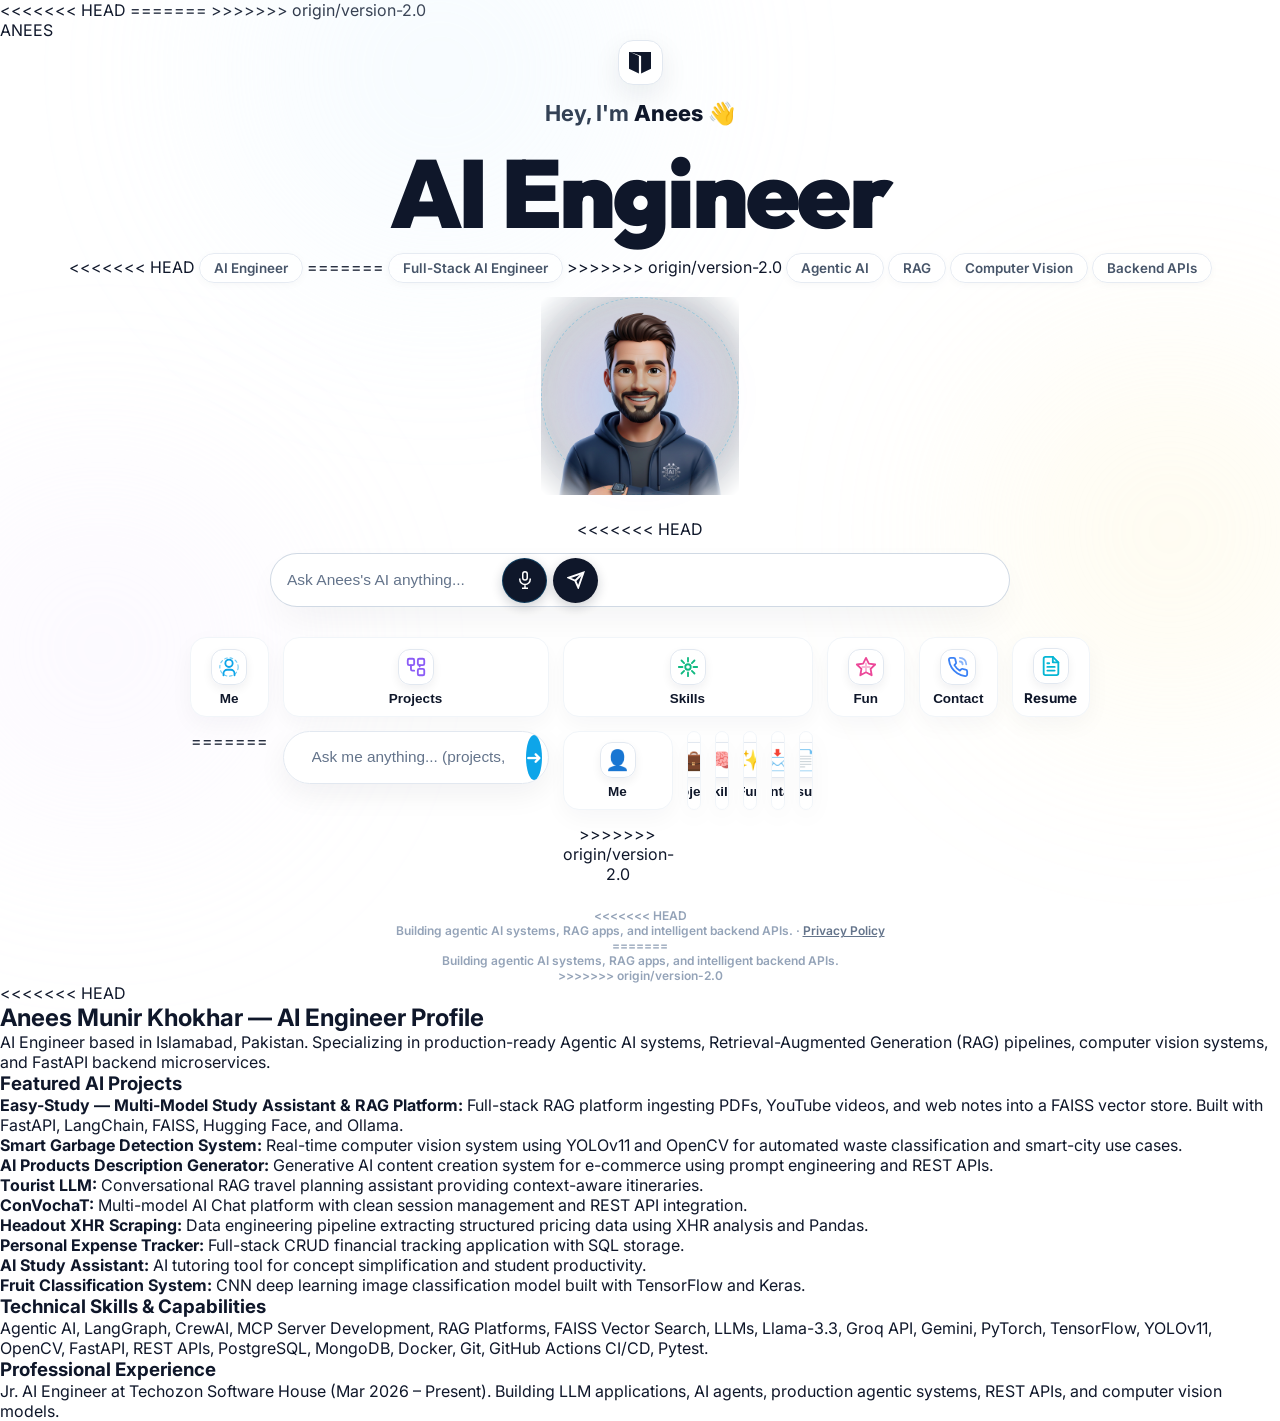
==== commit ff608a34: "merge: sync remote version-2.0" ====
--- a/index.html
+++ b/index.html
@@ -2,14 +2,19 @@
 <html lang="en">
 <head>
   <meta charset="UTF-8" />
+<<<<<<< HEAD
   <meta name="viewport" content="width=device-width, initial-scale=1.0, maximum-scale=1.0, user-scalable=no, viewport-fit=cover, interactive-widget=resizes-content" />
 
   <title>Anees Munir Khokhar | AI Engineer</title>
   <meta name="description" content="Anees Munir Khokhar — AI Engineer building production-grade agentic AI systems, RAG pipelines, intelligent APIs, and computer vision products." />
   <meta name="author" content="Anees Munir Khokhar" />
-  <meta name="keywords" content="Anees Munir Khokhar, AI Engineer, RAG, Agentic AI, Computer Vision, Python, FastAPI, Islamabad, Pakistan, AI Portfolio" />
+  <meta name="keywords" content="Anees Munir Khokhar, AI Engineer, RAG, Agentic AI, BidOS, SOL Voice Assistant, Document Intelligence, Computer Vision, Python, FastAPI, Islamabad, Pakistan, AI Portfolio" />
+  <meta name="geo.region" content="PK-IS" />
+  <meta name="geo.placename" content="Islamabad, Pakistan" />
+  <meta name="geo.position" content="33.6844;73.0479" />
+  <meta name="ICBM" content="33.6844, 73.0479" />
   <meta property="og:title" content="Anees Munir Khokhar | AI Engineer" />
-  <meta property="og:description" content="AI Engineer — Agentic AI, RAG, Computer Vision, Backend APIs" />
+  <meta property="og:description" content="AI Engineer — Agentic AI, RAG, Document Intelligence, Computer Vision, Backend APIs" />
   <meta property="og:image" content="https://aneesportfolio.com/assets/avatar.png" />
   <meta property="og:url" content="https://aneesportfolio.com/" />
   <meta property="og:type" content="website" />
@@ -22,9 +27,8 @@
   <link rel="manifest" href="site.webmanifest" />
   <link rel="preconnect" href="https://fonts.gstatic.com" crossorigin />
   <link href="https://fonts.googleapis.com/css2?family=Inter:wght@400;500;600;700;800&family=Outfit:wght@700;800;900&display=swap" rel="stylesheet" />
-  <link rel="preload" as="image" href="assets/profile.jpg" fetchpriority="high" />
-  <link rel="preload" as="image" href="assets/avatar.png" />
-  <link rel="stylesheet" href="style.css?v=40" />
+  <link rel="preload" as="image" href="assets/avatar.png" fetchpriority="high" />
+  <link rel="stylesheet" href="style.css?v=111" />
   <script type="application/ld+json">
   {
     "@context": "https://schema.org",
@@ -48,7 +52,7 @@
         },
         "knowsAbout": [
           "Artificial Intelligence", "Agentic AI Workflows", "Retrieval-Augmented Generation (RAG)",
-          "Computer Vision", "YOLOv11", "FastAPI", "Python", "FAISS Vector Search", "LangChain", "Docker"
+          "Document Intelligence", "OCR", "Voice AI", "Computer Vision", "YOLOv11", "FastAPI", "Python", "FAISS Vector Search", "LangChain", "Docker"
         ],
         "sameAs": [
           "https://github.com/Anees-Khokhar-1",
@@ -83,9 +87,9 @@
             "position": 2,
             "item": {
               "@type": "SoftwareSourceCode",
-              "name": "Diet AI — YOLOv11 Calorie Estimation & Nutrition Tracker",
-              "description": "Real-time computer vision nutrition tracker using fine-tuned YOLOv11 and FastAPI edge inference.",
-              "programmingLanguage": ["Python", "YOLOv11", "PyTorch", "FastAPI"],
+              "name": "BidOS — AI-Powered Bid & Proposal Response Engine",
+              "description": "Full backend system turning RFP/RFQ tender documents into controlled bid workspaces using OCR, REST API gateway (/api/v1), and win-probability scoring.",
+              "programmingLanguage": ["Python", "FastAPI", "Groq LLM", "SQLite", "OCR"],
               "author": { "@id": "https://aneesportfolio.com/#person" }
             }
           },
@@ -94,15 +98,26 @@
             "position": 3,
             "item": {
               "@type": "SoftwareSourceCode",
-              "name": "Graviton AI — Coding IDE Agent & Autonomous Software Engineer",
-              "description": "Next-gen VS Code agentic AI coding extension capable of autonomous multi-file planning and execution.",
-              "programmingLanguage": ["Python", "TypeScript", "Agentic Workflows"],
+              "name": "SOL — Multimodal Agentic AI Desktop Assistant",
+              "description": "Voice-first multimodal AI assistant with realtime STT/TTS via Google Gemini Live, screen/camera vision, autonomous planner-executor, and MCP registry.",
+              "programmingLanguage": ["Python", "PyQt6", "Gemini Live", "WebSockets"],
               "author": { "@id": "https://aneesportfolio.com/#person" }
             }
           },
           {
             "@type": "ListItem",
             "position": 4,
+            "item": {
+              "@type": "SoftwareSourceCode",
+              "name": "Smart Garbage Detection System",
+              "description": "Real-time computer vision system using YOLOv11 and OpenCV for automated waste classification.",
+              "programmingLanguage": ["Python", "YOLOv11", "OpenCV", "PyTorch"],
+              "author": { "@id": "https://aneesportfolio.com/#person" }
+            }
+          },
+          {
+            "@type": "ListItem",
+            "position": 5,
             "item": {
               "@type": "Dataset",
               "name": "100-Class Fruit Dataset — YOLOv11 Computer Vision Pipeline",
@@ -144,6 +159,22 @@
     ]
   }
   </script>
+=======
+  <meta name="viewport" content="width=device-width, initial-scale=1.0" />
+  <title>Anees Munir Khokhar | Full-Stack AI Engineer</title>
+  <meta name="description" content="Anees Munir Khokhar — Full-Stack AI Engineer building production-grade agentic AI systems, RAG pipelines, intelligent APIs, and computer vision products." />
+  <meta name="author" content="Anees Munir Khokhar" />
+  <meta name="robots" content="index, follow" />
+  <meta property="og:title" content="Anees Munir Khokhar | Full-Stack AI Engineer" />
+  <meta property="og:description" content="Full-Stack AI Engineer — Agentic AI, RAG, Computer Vision, Backend APIs" />
+  <meta property="og:image" content="assets/avatar.png" />
+  <link rel="icon" href="favicon.svg" type="image/svg+xml" />
+  <link rel="manifest" href="site.webmanifest" />
+  <link rel="preconnect" href="https://fonts.googleapis.com" />
+  <link rel="preconnect" href="https://fonts.gstatic.com" crossorigin />
+  <link href="https://fonts.googleapis.com/css2?family=Inter:wght@300;400;500;600;700;800&family=Outfit:wght@400;600;700;800;900&display=swap" rel="stylesheet" />
+  <link rel="stylesheet" href="style.css?v=6" />
+>>>>>>> origin/version-2.0
 </head>
 <body>
 
@@ -169,7 +200,11 @@
 
         <!-- Row 4: Role Pills -->
         <div class="role-pills" aria-label="Specializations">
+<<<<<<< HEAD
           <span class="role-pill">AI Engineer</span>
+=======
+          <span class="role-pill">Full-Stack AI Engineer</span>
+>>>>>>> origin/version-2.0
           <span class="role-pill">Agentic AI</span>
           <span class="role-pill">RAG</span>
           <span class="role-pill">Computer Vision</span>
@@ -183,6 +218,7 @@
           <img src="assets/avatar.png" alt="Anees 3D Avatar" />
         </div>
 
+<<<<<<< HEAD
         <!-- Row 6: Search Bar (Hero AI Gateway - Option B) -->
         <form class="ask-box ask-box-hero" id="askForm" autocomplete="off">
           <input type="text" id="askInput" placeholder="Ask Anees's AI anything..." aria-label="Ask AI or search portfolio" />
@@ -246,16 +282,49 @@
               </svg>
             </span><span class="dc-label">Resume</span>
           </a>
+=======
+        <!-- Row 6: Search Bar -->
+        <form class="ask-box" id="askForm" autocomplete="off">
+          <input type="text" id="askInput" placeholder="Ask me anything... (projects, skills, contact, resume)" aria-label="Search portfolio" />
+          <button type="submit" aria-label="Go">➜</button>
+        </form>
+
+        <!-- Row 7: Cards Grid -->
+        <nav class="cards-container">
+          <button class="dash-card" data-modal="me">
+            <span class="dc-icon-badge">👤</span><span class="dc-label">Me</span>
+          </button>
+          <button class="dash-card" data-modal="projects">
+            <span class="dc-icon-badge">💼</span><span class="dc-label">Projects</span>
+          </button>
+          <button class="dash-card" data-modal="skills">
+            <span class="dc-icon-badge">🧠</span><span class="dc-label">Skills</span>
+          </button>
+          <button class="dash-card" data-modal="fun">
+            <span class="dc-icon-badge">✨</span><span class="dc-label">Fun</span>
+          </button>
+          <button class="dash-card" data-modal="contact">
+            <span class="dc-icon-badge">📩</span><span class="dc-label">Contact</span>
+          </button>
+          <button class="dash-card" data-modal="resume">
+            <span class="dc-icon-badge">📄</span><span class="dc-label">Resume</span>
+          </button>
+>>>>>>> origin/version-2.0
         </nav>
       </div>
 
       <!-- Dashboard Footer Micro-Line -->
       <footer class="dash-footer-line">
+<<<<<<< HEAD
         <p>Building agentic AI systems, RAG apps, and intelligent backend APIs. · <a href="privacy.html" style="color:#64748b;text-decoration:underline;">Privacy Policy</a></p>
+=======
+        <p>Building agentic AI systems, RAG apps, and intelligent backend APIs.</p>
+>>>>>>> origin/version-2.0
       </footer>
     </div>
   </main>
 
+<<<<<<< HEAD
   <!-- ========== SEO & CRAWLER ACCESSIBLE CONTENT (100% Indexable by Search Engines & AI Bots) ========== -->
   <section class="sr-only" aria-label="Anees Munir Khokhar Portfolio Overview for Search Engines">
     <h2>Anees Munir Khokhar — AI Engineer Profile</h2>
@@ -295,6 +364,12 @@
         <button class="modal-close" id="modalClose" aria-label="Close modal">&times;</button>
       </header>
       <!-- Scrollable Modal Body -->
+=======
+  <!-- ========== MODAL OVERLAY (shared) ========== -->
+  <div class="modal-overlay" id="modalOverlay">
+    <div class="modal-shell" id="modalShell">
+      <button class="modal-close" id="modalClose" aria-label="Close modal">&times;</button>
+>>>>>>> origin/version-2.0
       <div class="modal-body" id="modalBody"></div>
     </div>
   </div>
@@ -308,17 +383,30 @@
 
       <div class="me-top">
         <div class="me-photo-wrap">
+<<<<<<< HEAD
           <img src="assets/profile.jpg" alt="Anees Munir Khokhar" class="me-photo" loading="eager" decoding="async" fetchpriority="high" onerror="this.onerror=null; this.src='assets/avatar.png';" />
           <div class="me-photo-chips">
             <span class="profile-chip">AI Engineer</span>
+=======
+          <img src="assets/profile.jpg?v=2" alt="Anees Munir Khokhar" class="me-photo" />
+          <div class="me-photo-chips">
+            <span class="profile-chip">Full-Stack AI Engineer</span>
+>>>>>>> origin/version-2.0
             <span class="avail-chip"><span class="pulse-dot"></span>Available for AI Projects</span>
           </div>
         </div>
         <div class="me-bio">
+<<<<<<< HEAD
           <p class="me-lead">I'm Anees Munir Khokhar, an AI Engineer based in Islamabad, Pakistan.</p>
           <p class="me-text">I build production-ready AI systems end to end. My work covers agentic AI architecture, multi-agent workflows, MCP server development, LangGraph orchestration, RAG systems, vector databases, REST APIs, SQL/NoSQL databases, deep learning, and computer vision. I work across the full product lifecycle, from dataset creation and model development to backend APIs, database integration, testing, deployment, and production delivery.</p>
           <div class="me-actions">
             <a href="assets/Anees.pdf" class="btn-sm btn-outline" download>Download Resume</a>
+=======
+          <p class="me-lead">I'm Anees Munir Khokhar, a Full-Stack AI Engineer based in Islamabad, Pakistan.</p>
+          <p class="me-text">I build production-ready AI systems end to end. My work covers agentic AI architecture, multi-agent workflows, MCP server development, LangGraph orchestration, RAG systems, vector databases, REST APIs, SQL/NoSQL databases, deep learning, and computer vision. I work across the full product lifecycle, from dataset creation and model development to backend APIs, database integration, testing, deployment, and production delivery.</p>
+          <div class="me-actions">
+            <a href="assets/Anees.pdf" class="btn-sm btn-dark" download>Download Resume</a>
+>>>>>>> origin/version-2.0
             <a href="https://github.com/Anees-Khokhar-1" target="_blank" rel="noopener noreferrer" class="btn-sm btn-outline">GitHub ↗</a>
             <a href="https://www.linkedin.com/in/anees-munir-khokhar" target="_blank" rel="noopener noreferrer" class="btn-sm btn-outline">LinkedIn ↗</a>
           </div>
@@ -366,7 +454,11 @@
 
       <div class="info-grid">
         <div class="info-chip"><span class="ic-label">Name</span><span class="ic-val">Anees Munir Khokhar</span></div>
+<<<<<<< HEAD
         <div class="info-chip"><span class="ic-label">Role</span><span class="ic-val">AI Engineer</span></div>
+=======
+        <div class="info-chip"><span class="ic-label">Role</span><span class="ic-val">Full-Stack AI Engineer</span></div>
+>>>>>>> origin/version-2.0
         <div class="info-chip"><span class="ic-label">Location</span><span class="ic-val">Islamabad, Pakistan</span><button type="button" class="copy-sq-btn" data-copy="Islamabad, Pakistan" aria-label="Copy location"><svg viewBox="0 0 24 24" width="15" height="15" stroke="currentColor" stroke-width="2" fill="none"><rect x="9" y="9" width="13" height="13" rx="2"/><path d="M5 15H4a2 2 0 0 1-2-2V4a2 2 0 0 1 2-2h9a2 2 0 0 1 2 2v1"/></svg></button></div>
         <div class="info-chip"><span class="ic-label">Email</span><a href="mailto:aneesmunir1020@gmail.com" class="ic-val ic-link">aneesmunir1020@gmail.com</a><button type="button" class="copy-sq-btn" data-copy="aneesmunir1020@gmail.com" aria-label="Copy email"><svg viewBox="0 0 24 24" width="15" height="15" stroke="currentColor" stroke-width="2" fill="none"><rect x="9" y="9" width="13" height="13" rx="2"/><path d="M5 15H4a2 2 0 0 1-2-2V4a2 2 0 0 1 2-2h9a2 2 0 0 1 2 2v1"/></svg></button></div>
         <div class="info-chip"><span class="ic-label">Phone</span><a href="tel:+923459120307" class="ic-val ic-link">+92 345 9120307</a><button type="button" class="copy-sq-btn" data-copy="+92 345 9120307" aria-label="Copy phone"><svg viewBox="0 0 24 24" width="15" height="15" stroke="currentColor" stroke-width="2" fill="none"><rect x="9" y="9" width="13" height="13" rx="2"/><path d="M5 15H4a2 2 0 0 1-2-2V4a2 2 0 0 1 2-2h9a2 2 0 0 1 2 2v1"/></svg></button></div>
@@ -392,6 +484,9 @@
             <p class="tl-desc">Worked across LLMs, machine learning, computer vision, analytics, generative AI, OpenCV, YOLOv11, and production-focused AI systems.</p>
           </div>
         </div>
+<<<<<<< HEAD
+        </div>
+=======
         <div class="tl-item">
           <div class="tl-dot"></div>
           <div class="tl-card">
@@ -401,6 +496,7 @@
           </div>
         </div>
       </div>
+>>>>>>> origin/version-2.0
     </div>
   </template>
 
@@ -412,6 +508,7 @@
 
       <div class="proj-grid">
         <article class="proj-card">
+<<<<<<< HEAD
           <div class="proj-banner">
             <img src="https://images.unsplash.com/photo-1618005182384-a83a8bd57fbe?auto=format&fit=crop&w=600&q=80" alt="Easy-Study RAG" loading="lazy" />
             <span class="proj-badge badge-rag">⭐ Flagship RAG System</span>
@@ -447,6 +544,70 @@
 
         <article class="proj-card">
           <div class="proj-banner">
+            <img src="assets/bidos_preview.jpg" alt="BidOS AI Response Engine" loading="lazy" />
+            <span class="proj-badge badge-rag">Document Intelligence</span>
+          </div>
+          <div class="proj-content">
+            <h4>BidOS — AI Bid & Proposal Response Engine</h4>
+            <p class="proj-desc">A full backend system turning RFP/RFQ/tender documents (PDF/DOCX) into a controlled bid review workspace using OCR and Document Intelligence extraction. Features a versioned REST API gateway (/api/v1) with 15+ endpoints and explainable compliance scoring.</p>
+
+            <div class="metric-row">
+              <span class="metric-badge">⚡ 15+ API Gateway Endpoints</span>
+              <span class="metric-badge">📄 OCR & Doc Extraction</span>
+              <span class="metric-badge">🎯 Win-Probability Scoring</span>
+            </div>
+
+            <div class="arch-flow" aria-label="BidOS Architecture">
+              <span class="arch-node">📄 RFP / Tender</span>
+              <span class="arch-arrow">→</span>
+              <span class="arch-node primary">OCR & Extraction</span>
+              <span class="arch-arrow">→</span>
+              <span class="arch-node accent">API Gateway (/api/v1)</span>
+              <span class="arch-arrow">→</span>
+              <span class="arch-node dark">Groq LLM Engine</span>
+              <span class="arch-arrow">→</span>
+              <span class="arch-node">📊 Win Score</span>
+            </div>
+
+            <div class="proj-tags"><span>FastAPI</span><span>Groq LLM</span><span>Python</span><span>SQLite</span><span>REST API</span><span>OCR</span></div>
+            <a href="https://github.com/Anees-Khokhar-1/AI-Powered-Bid-Proposal-Response-Engine-" target="_blank" rel="noopener noreferrer" class="btn-sm btn-dark">GitHub ↗</a>
+          </div>
+        </article>
+
+        <article class="proj-card">
+          <div class="proj-banner">
+            <img src="assets/sol_preview.jpg" alt="SOL Multimodal Agentic AI" loading="lazy" />
+            <span class="proj-badge badge-gen">Agentic AI & Multimodal</span>
+          </div>
+          <div class="proj-content">
+            <h4>SOL — Multimodal Agentic AI Desktop Assistant</h4>
+            <p class="proj-desc">A voice-first multimodal AI desktop assistant with realtime STT/TTS via Google Gemini Live using WebSocket-based streaming, screen/camera vision, autonomous planner-executor engine, and governed MCP capability registry.</p>
+
+            <div class="metric-row">
+              <span class="metric-badge">🎙️ Gemini Live STT/TTS</span>
+              <span class="metric-badge">📷 Screen & Camera Vision</span>
+              <span class="metric-badge">⚙️ Governed MCP Registry</span>
+            </div>
+
+            <div class="arch-flow" aria-label="SOL Architecture">
+              <span class="arch-node">🎙️ Voice / Camera</span>
+              <span class="arch-arrow">→</span>
+              <span class="arch-node primary">Gemini Live Stream</span>
+              <span class="arch-arrow">→</span>
+              <span class="arch-node accent">PyQt6 Desktop UI</span>
+              <span class="arch-arrow">→</span>
+              <span class="arch-node dark">Planner → Executor</span>
+              <span class="arch-arrow">→</span>
+              <span class="arch-node">⚙️ MCP Tool Execution</span>
+            </div>
+
+            <div class="proj-tags"><span>Python</span><span>PyQt6</span><span>Gemini Live</span><span>STT/TTS</span><span>WebSockets</span><span>Agentic AI</span></div>
+            <a href="https://github.com/Anees-Khokhar-1/SOL" target="_blank" rel="noopener noreferrer" class="btn-sm btn-dark">GitHub ↗</a>
+          </div>
+        </article>
+
+        <article class="proj-card">
+          <div class="proj-banner">
             <img src="https://images.unsplash.com/photo-1639762681485-074b7f938ba0?auto=format&fit=crop&w=600&q=80" alt="AI Products Generator" loading="lazy" />
             <span class="proj-badge badge-gen">Generative AI</span>
           </div>
@@ -573,6 +734,77 @@
             <div class="proj-tags"><span>TensorFlow</span><span>Keras</span><span>CNN</span></div>
             <a href="https://github.com/Anees-Khokhar-1/fruitclassification" target="_blank" rel="noopener noreferrer" class="btn-sm btn-dark">GitHub ↗</a>
           </div>
+=======
+          <div class="proj-top"><span class="proj-badge badge-rag">⭐ Flagship RAG System</span></div>
+          <h4>Easy-Study — Multi-Model Study Assistant</h4>
+          <p class="proj-desc">A full-stack RAG platform that ingests PDFs, YouTube videos, web articles, and notes, then embeds content using Hugging Face into a local FAISS vector store. It supports runtime switching across Gemini, OpenRouter, Ollama, and OpenAI.</p>
+          <div class="proj-tags"><span>FastAPI</span><span>LangChain</span><span>FAISS</span><span>Hugging Face</span><span>Ollama</span><span>GitHub Actions</span><span>RAG</span><span>Vector Databases</span></div>
+          <a href="https://github.com/Anees-Khokhar-1/Easy-Study" target="_blank" rel="noopener noreferrer" class="btn-sm btn-dark">GitHub ↗</a>
+        </article>
+
+        <article class="proj-card">
+          <div class="proj-top"><span class="proj-badge badge-gen">Generative AI</span></div>
+          <h4>AI Products Description Generator</h4>
+          <p class="proj-desc">An AI content-generation system for producing product descriptions using prompt-driven workflows, backend logic, and reusable generation patterns.</p>
+          <div class="proj-tags"><span>Python</span><span>LLMs</span><span>Prompt Engineering</span></div>
+          <a href="https://github.com/Anees-Khokhar-1/AI-Products-Description-Generator" target="_blank" rel="noopener noreferrer" class="btn-sm btn-dark">GitHub ↗</a>
+        </article>
+
+        <article class="proj-card">
+          <div class="proj-top"><span class="proj-badge badge-cv">Computer Vision</span></div>
+          <h4>Smart Garbage Detection System</h4>
+          <p class="proj-desc">A computer vision system using YOLOv11 for waste classification and smart-city use cases.</p>
+          <div class="proj-tags"><span>YOLOv11</span><span>OpenCV</span><span>Computer Vision</span><span>Dataset Engineering</span></div>
+          <a href="https://github.com/Anees-Khokhar-1/Smart-Garbage-Detection" target="_blank" rel="noopener noreferrer" class="btn-sm btn-dark">GitHub ↗</a>
+        </article>
+
+        <article class="proj-card">
+          <div class="proj-top"><span class="proj-badge badge-llm">LLM Application</span></div>
+          <h4>Tourist LLM</h4>
+          <p class="proj-desc">An LLM-powered travel assistant focused on conversational guidance, retrieval-style responses, and user-facing AI interaction.</p>
+          <div class="proj-tags"><span>LLMs</span><span>Python</span><span>RAG</span></div>
+          <a href="https://github.com/Anees-Khokhar-1/Tourist-llm-" target="_blank" rel="noopener noreferrer" class="btn-sm btn-dark">GitHub ↗</a>
+        </article>
+
+        <article class="proj-card">
+          <div class="proj-top"><span class="proj-badge badge-chat">Conversational AI</span></div>
+          <h4>ConVochaT</h4>
+          <p class="proj-desc">A conversational AI application demonstrating chat product design, model integration, and end-to-end AI feature delivery.</p>
+          <div class="proj-tags"><span>AI Chat</span><span>Python</span><span>LLMs</span></div>
+          <a href="https://github.com/Anees-Khokhar-1/ConVochaT" target="_blank" rel="noopener noreferrer" class="btn-sm btn-dark">GitHub ↗</a>
+        </article>
+
+        <article class="proj-card">
+          <div class="proj-top"><span class="proj-badge badge-data">Data Engineering</span></div>
+          <h4>Headout XHR Scraping</h4>
+          <p class="proj-desc">A data extraction project built around XHR request analysis, structured scraping, and clean data collection workflows.</p>
+          <div class="proj-tags"><span>Web Scraping</span><span>XHR</span><span>Data Engineering</span></div>
+          <a href="https://github.com/Anees-Khokhar-1/Headout_XHR-Scrapping-" target="_blank" rel="noopener noreferrer" class="btn-sm btn-dark">GitHub ↗</a>
+        </article>
+
+        <article class="proj-card">
+          <div class="proj-top"><span class="proj-badge badge-fs">Full Stack / CRUD</span></div>
+          <h4>Personal Expense Tracker</h4>
+          <p class="proj-desc">A full-stack CRUD-style expense tracking application for managing records and tracking expenses.</p>
+          <div class="proj-tags"><span>Full Stack</span><span>CRUD</span><span>Database</span></div>
+          <a href="https://github.com/Anees-Khokhar-1/Personal-Expense-Tracker" target="_blank" rel="noopener noreferrer" class="btn-sm btn-dark">GitHub ↗</a>
+        </article>
+
+        <article class="proj-card">
+          <div class="proj-top"><span class="proj-badge badge-gen">AI Productivity</span></div>
+          <h4>AI Study Assistant</h4>
+          <p class="proj-desc">An AI assistant project focused on learning support, question answering, and student productivity workflows.</p>
+          <div class="proj-tags"><span>AI Assistant</span><span>Python</span><span>LLMs</span></div>
+          <a href="https://github.com/Anees-Khokhar-1/ai-study-assistant" target="_blank" rel="noopener noreferrer" class="btn-sm btn-dark">GitHub ↗</a>
+        </article>
+
+        <article class="proj-card">
+          <div class="proj-top"><span class="proj-badge badge-dl">Deep Learning</span></div>
+          <h4>Fruit Classification System</h4>
+          <p class="proj-desc">A CNN-based image classification project covering dataset preprocessing, training, validation, and model evaluation.</p>
+          <div class="proj-tags"><span>TensorFlow</span><span>Keras</span><span>CNN</span></div>
+          <a href="https://github.com/Anees-Khokhar-1/fruitclassification" target="_blank" rel="noopener noreferrer" class="btn-sm btn-dark">GitHub ↗</a>
+>>>>>>> origin/version-2.0
         </article>
       </div>
     </div>
@@ -585,6 +817,7 @@
       <p class="m-subtitle">A focused overview of the AI, backend, computer vision, data, and development tools I use to build production-ready AI systems.</p>
 
       <div class="sk-grid">
+<<<<<<< HEAD
         <div class="sk-card sk-agent">
           <div class="sk-banner">
             <img src="https://images.unsplash.com/photo-1620712943543-bcc4688e7485?auto=format&fit=crop&w=600&q=80" alt="Agentic AI" loading="lazy" />
@@ -662,6 +895,28 @@
           </div>
         </div>
 
+        <div class="sk-card sk-data">
+          <div class="sk-banner">
+            <img src="https://images.unsplash.com/photo-1450133064473-71024230f91b?auto=format&fit=crop&w=600&q=80" alt="Document Intelligence" loading="lazy" />
+            <span class="sk-tag tag-core">Core</span>
+          </div>
+          <div class="sk-content">
+            <div class="sk-head"><span class="sk-emoji">📄</span><h4>Document Intelligence</h4></div>
+            <div class="sk-tags"><span>OCR</span><span>Document Intelligence</span><span>PDF/DOCX Parsing</span><span>Compliance & Scoring Pipelines</span><span>Data Extraction</span><span>Requirement Extraction</span></div>
+          </div>
+        </div>
+
+        <div class="sk-card sk-gen">
+          <div class="sk-banner">
+            <img src="https://images.unsplash.com/photo-1590602847861-f357a9332bbc?auto=format&fit=crop&w=600&q=80" alt="Voice & Multimodal AI" loading="lazy" />
+            <span class="sk-tag tag-core">Core</span>
+          </div>
+          <div class="sk-content">
+            <div class="sk-head"><span class="sk-emoji">🎙️</span><h4>Voice & Multimodal AI</h4></div>
+            <div class="sk-tags"><span>Speech-to-Text (STT)</span><span>Text-to-Speech (TTS)</span><span>Realtime Audio Streaming</span><span>WebSockets</span><span>Google Gemini Live API</span><span>Faster-Whisper</span><span>Kokoro-82M</span></div>
+          </div>
+        </div>
+
         <div class="sk-card sk-devops">
           <div class="sk-banner">
             <img src="https://images.unsplash.com/photo-1607799279861-4dd421887fb3?auto=format&fit=crop&w=600&q=80" alt="DevOps" loading="lazy" />
@@ -671,6 +926,39 @@
             <div class="sk-head"><span class="sk-emoji">🛠️</span><h4>DevOps & Quality</h4></div>
             <div class="sk-tags"><span>Git</span><span>GitHub Actions</span><span>CI/CD</span><span>pytest</span><span>mypy</span><span>Bandit</span><span>Pylint</span><span>Testing</span><span>Deployment</span><span>Security Checks</span></div>
           </div>
+=======
+        <div class="sk-card">
+          <div class="sk-head"><span class="sk-emoji">🧠</span><h4>Agentic AI & Orchestration</h4><span class="sk-tag tag-core">Core</span></div>
+          <div class="sk-tags"><span>Multi-Agent Workflows</span><span>Agentic AI Architecture</span><span>Layered Agent Systems</span><span>LangGraph Orchestration</span><span>CrewAI</span><span>OpenClaw</span><span>AI Agents</span><span>Agent Tool Integration</span><span>MCP Server Development</span></div>
+        </div>
+        <div class="sk-card">
+          <div class="sk-head"><span class="sk-emoji">🤖</span><h4>Generative AI & LLMs</h4><span class="sk-tag tag-core">Core</span></div>
+          <div class="sk-tags"><span>LLM Applications</span><span>RAG</span><span>Prompt Engineering</span><span>Fine-Tuning</span><span>Hugging Face Transformers</span><span>Gemini</span><span>OpenRouter</span><span>Ollama</span><span>OpenAI</span><span>DeepSeek-style Model Routing</span><span>Multi-provider LLM Workflows</span></div>
+        </div>
+        <div class="sk-card">
+          <div class="sk-head"><span class="sk-emoji">🔬</span><h4>Deep Learning</h4><span class="sk-tag tag-practical">Practical</span></div>
+          <div class="sk-tags"><span>ANN</span><span>CNN</span><span>RNN</span><span>Transformers</span><span>PyTorch</span><span>TensorFlow</span><span>Keras</span><span>Model Training</span><span>Model Evaluation</span><span>Dataset Preprocessing</span></div>
+        </div>
+        <div class="sk-card">
+          <div class="sk-head"><span class="sk-emoji">👁️</span><h4>Computer Vision</h4><span class="sk-tag tag-practical">Practical</span></div>
+          <div class="sk-tags"><span>YOLOv11</span><span>OpenCV</span><span>MediaPipe</span><span>Real-time Inference</span><span>Image Classification</span><span>Object Detection</span><span>CV Dataset Creation</span><span>Dataset Curation</span><span>Dataset Preprocessing</span></div>
+        </div>
+        <div class="sk-card">
+          <div class="sk-head"><span class="sk-emoji">⚙️</span><h4>Backend & APIs</h4><span class="sk-tag tag-prod">Production</span></div>
+          <div class="sk-tags"><span>REST APIs</span><span>GET / POST / PUT / PATCH / DELETE</span><span>CRUD Design</span><span>FastAPI</span><span>Flask</span><span>API Integration</span><span>Backend Architecture</span><span>Full-Stack Development</span><span>End-to-End AI Dev</span></div>
+        </div>
+        <div class="sk-card">
+          <div class="sk-head"><span class="sk-emoji">🗄️</span><h4>Databases & Retrieval</h4><span class="sk-tag tag-exp">Experienced</span></div>
+          <div class="sk-tags"><span>PostgreSQL</span><span>MongoDB</span><span>SQL</span><span>NoSQL</span><span>SQLite</span><span>FAISS</span><span>Vector Databases</span><span>Semantic Search</span><span>Embedding Pipelines</span></div>
+        </div>
+        <div class="sk-card">
+          <div class="sk-head"><span class="sk-emoji">📊</span><h4>Data Engineering</h4><span class="sk-tag tag-exp">Experienced</span></div>
+          <div class="sk-tags"><span>Dataset Creation</span><span>Dataset Cleaning</span><span>Web Scraping</span><span>XHR Scraping</span><span>Pandas</span><span>Data Preprocessing</span><span>Structured Data Collection</span></div>
+        </div>
+        <div class="sk-card">
+          <div class="sk-head"><span class="sk-emoji">🛠️</span><h4>DevOps & Quality</h4><span class="sk-tag tag-exp">Experienced</span></div>
+          <div class="sk-tags"><span>Git</span><span>GitHub Actions</span><span>CI/CD</span><span>pytest</span><span>mypy</span><span>Bandit</span><span>Pylint</span><span>Testing</span><span>Deployment</span><span>Security Checks</span></div>
+>>>>>>> origin/version-2.0
         </div>
       </div>
     </div>
@@ -683,6 +971,7 @@
       <p class="m-subtitle">A little more about me beyond code — the things I enjoy, the habits that keep me creative, and the moments that make life meaningful.</p>
 
       <div class="hobby-grid">
+<<<<<<< HEAD
         <div class="hobby-card">
           <div class="hobby-banner">
             <img src="https://images.unsplash.com/photo-1626224583764-f87db24ac4ea?auto=format&fit=crop&w=600&q=80" alt="Badminton" loading="lazy" />
@@ -772,6 +1061,17 @@
             <h4>Traveling & Hiking</h4><p>Traveling and hiking are among my most important hobbies. I enjoy exploring new places, experiencing nature, and taking peaceful breaks that refresh my mind and creativity.</p>
           </div>
         </div>
+=======
+        <div class="hobby-card"><div class="hc-icon bg-badminton">🏸</div><h4>Badminton</h4><p>I enjoy playing badminton because it keeps me active, focused, and refreshed.</p></div>
+        <div class="hobby-card"><div class="hc-icon bg-gardening">🌱</div><h4>Gardening</h4><p>Gardening helps me slow down, stay patient, and enjoy small daily progress.</p></div>
+        <div class="hobby-card"><div class="hc-icon bg-reading">📚</div><h4>Reading Articles</h4><p>I enjoy reading articles about technology, AI, software development, productivity, and real-world innovation.</p></div>
+        <div class="hobby-card"><div class="hc-icon bg-coding">💻</div><h4>Coding</h4><p>Coding is not only my profession but also one of my favorite hobbies.</p></div>
+        <div class="hobby-card"><div class="hc-icon bg-cooking">🍳</div><h4>Cooking</h4><p>I enjoy cooking because it gives me a creative break from screens.</p></div>
+        <div class="hobby-card"><div class="hc-icon bg-reels">🎬</div><h4>Watching Reels</h4><p>I like watching reels for quick entertainment, creative ideas, tech updates, and relaxation.</p></div>
+        <div class="hobby-card"><div class="hc-icon bg-ainews">🤖</div><h4>Exploring AI News</h4><p>I love following new AI model launches, tools, and updates. I enjoy researching why new models are built, what problems they solve, and how they can be used in real-world applications.</p></div>
+        <div class="hobby-card"><div class="hc-icon bg-family">❤️</div><h4>Family Conversations</h4><p>One of my most meaningful habits is talking with my mother about my day, life, ideas, and goals.</p></div>
+        <div class="hobby-card"><div class="hc-icon bg-hiking">🏔️</div><h4>Traveling & Hiking</h4><p>Traveling and hiking are among my most important hobbies. I enjoy exploring new places, experiencing nature, and taking peaceful breaks that refresh my mind and creativity.</p></div>
+>>>>>>> origin/version-2.0
       </div>
     </div>
   </template>
@@ -857,6 +1157,7 @@
           </div>
         </div>
       </div>
+<<<<<<< HEAD
 
       <!-- Direct Message Form (UAE PDPL & Pakistan PECA Compliant) -->
       <form id="contactForm" class="ct-form">
@@ -873,6 +1174,8 @@
         </label>
         <button type="submit" class="btn-glass-primary" style="margin-top:4px;">Send Message →</button>
       </form>
+=======
+>>>>>>> origin/version-2.0
     </div>
   </template>
 
@@ -889,13 +1192,19 @@
       </div>
 
       <div class="resume-actions">
+<<<<<<< HEAD
         <a href="assets/Anees.pdf" download="Anees_Munir_Khokhar_Resume.pdf" class="btn-primary">⬇ Download PDF Resume</a>
         <a href="resume.html" class="btn-sec">📄 Open Full Interactive Resume Page ↗</a>
+=======
+        <a href="assets/Anees.pdf" download="Anees_Munir_Khokhar_Resume.pdf" class="btn-primary">⬇ Download Resume</a>
+        <a href="assets/Anees.pdf" target="_blank" rel="noopener noreferrer" class="btn-sec">↗ Open in New Tab</a>
+>>>>>>> origin/version-2.0
       </div>
       <p class="resume-note">For the best viewing experience, open the resume in a new tab or download it.</p>
     </div>
   </template>
 
+<<<<<<< HEAD
   <!-- ARCHITECTURE MODAL -->
   <template id="tpl-architecture">
     <div class="m-section m-arch">
@@ -927,7 +1236,10 @@
     </div>
   </template>
 
-  <script src="voice_recorder.js?v=40" defer></script>
-  <script src="script.js?v=40" defer></script>
+  <script src="voice_recorder.js?v=111" defer></script>
+  <script src="script.js?v=111" defer></script>
+=======
+  <script src="script.js?v=6" defer></script>
+>>>>>>> origin/version-2.0
 </body>
 </html>
--- a/style.css
+++ b/style.css
@@ -32,6 +32,7 @@
 body.modal-open{overflow:hidden;}
 a{text-decoration:none;color:inherit;}
 
+<<<<<<< HEAD
 /* ── Screen Reader & SEO Crawlable Utility Class ────────────────────────── */
 .sr-only {
   position: absolute !important;
@@ -72,6 +73,8 @@
 }
 .toast-icon { color: #10B981; font-size: 1rem; }
 
+=======
+>>>>>>> origin/version-2.0
 /* ── Dashboard (full viewport, vertically balanced AI command center) ─── */
 .dashboard{
   position:relative;
@@ -133,11 +136,16 @@
   color: #0F172A; margin: 0; text-align: center;
 }
 
+<<<<<<< HEAD
 /* ── 3. ROW 4 (ROLE PILL LINE - Static Glassmorphism Badges) ───────────── */
+=======
+/* ── 3. ROW 4 (ROLE PILL LINE) ──────────────────────────────────────────── */
+>>>>>>> origin/version-2.0
 .role-pills {
   display: flex;
   justify-content: center;
   align-items: center;
+<<<<<<< HEAD
   flex-wrap: wrap;
   gap: 8px;
   max-width: 100%;
@@ -162,6 +170,31 @@
   cursor: default !important;
   pointer-events: none !important;
   user-select: none !important;
+=======
+  flex-wrap: nowrap;
+  gap: 10px;
+  white-space: nowrap;
+  overflow: hidden;
+  max-width: 100%;
+  margin: 2px 0 6px;
+}
+.role-pill {
+  background: rgba(255, 255, 255, 0.72);
+  border: 1px solid rgba(203, 213, 225, 0.75);
+  backdrop-filter: blur(14px); -webkit-backdrop-filter: blur(14px);
+  padding: 7px 14px; border-radius: 999px;
+  font-size: clamp(13px, 1.1vw, 15px);
+  font-weight: 650; color: #334155;
+  box-shadow: 0 8px 24px rgba(15, 23, 42, 0.05);
+  transition: all 0.2s ease;
+}
+.role-pill:hover {
+  transform: translateY(-2px);
+  border-color: #38bdf8;
+  background: rgba(255, 255, 255, 0.95);
+  color: #0284c7;
+  box-shadow: 0 8px 25px rgba(56, 189, 248, 0.2);
+>>>>>>> origin/version-2.0
 }
 
 /* Visually Centered Floating Avatar Layer */
@@ -222,17 +255,29 @@
   transform: translateY(-2px);
 }
 .ask-box input {
+<<<<<<< HEAD
   flex: 1; min-width: 0; height: 100%; border: 0; outline: 0; background: transparent;
   padding: 0 12px 0 22px; font-size: clamp(14px, 1.2vw, 16.5px);
+=======
+  flex: 1; height: 100%; border: 0; outline: 0; background: transparent;
+  padding: 0 22px; font-size: clamp(15px, 1.2vw, 16.5px);
+>>>>>>> origin/version-2.0
   font-family: var(--sans); color: #0F172A; font-weight: 500;
 }
 .ask-box input::placeholder { color: #64748B; }
 .ask-box button {
+<<<<<<< HEAD
   width: clamp(40px, 4.8vh, 44px); height: clamp(40px, 4.8vh, 44px);
   border: 0; border-radius: 50%; cursor: pointer;
   background: #0EA5E9; color: #FFFFFF; font-size: 1.2rem;
   display: grid; place-items: center; transition: all .25s ease;
   flex-shrink: 0;
+=======
+  width: clamp(42px, 5vh, 46px); height: clamp(42px, 5vh, 46px);
+  border: 0; border-radius: 50%; cursor: pointer;
+  background: #0EA5E9; color: #FFFFFF; font-size: 1.2rem;
+  display: grid; place-items: center; transition: all .25s ease;
+>>>>>>> origin/version-2.0
 }
 .ask-box button:hover {
   transform: scale(1.08); background: #0284C7;
@@ -254,20 +299,29 @@
   padding: 12px 8px;
   border: 1px solid #e2e8f0;
   border-radius: 18px;
+<<<<<<< HEAD
   background-color: rgba(255,255,255,.76);
   background-size: cover;
   background-position: center;
   position: relative;
   overflow: hidden;
+=======
+  background: rgba(255,255,255,.76);
+>>>>>>> origin/version-2.0
   backdrop-filter: blur(16px); -webkit-backdrop-filter: blur(16px);
   display: flex; flex-direction: column; align-items: center; justify-content: center;
   gap: 10px; cursor: pointer;
   box-shadow: 0 10px 30px rgba(15, 23, 42, 0.06);
+<<<<<<< HEAD
   transition: all .28s cubic-bezier(.16,1,.3,1), background-size .5s ease;
+=======
+  transition: all .28s cubic-bezier(.16,1,.3,1);
+>>>>>>> origin/version-2.0
   font-family: var(--sans); color: #0F172A; text-decoration: none;
   -webkit-appearance: none; appearance: none;
 }
 .dash-card:hover {
+<<<<<<< HEAD
   transform: translateY(-4px) scale(1.02);
   border-color: #60a5fa;
   box-shadow: 0 16px 36px -8px rgba(15, 23, 42, 0.18);
@@ -333,10 +387,17 @@
   background-image: linear-gradient(135deg, rgba(255, 255, 255, 0.48) 0%, rgba(248, 250, 252, 0.62) 100%), url('assets/card-resume.png');
   border-color: #06B6D4;
   box-shadow: 0 16px 36px -8px rgba(6, 182, 212, 0.28);
+=======
+  transform: translateY(-4px);
+  border-color: #60a5fa;
+  background: #FFFFFF;
+  box-shadow: 0 12px 30px rgba(59, 130, 246, 0.15);
+>>>>>>> origin/version-2.0
 }
 
 .dc-icon-badge {
   width: clamp(38px, 4.5vh, 44px); height: clamp(38px, 4.5vh, 44px);
+<<<<<<< HEAD
   border-radius: 14px; background: rgba(255, 255, 255, 0.95); border: 1px solid #e2e8f0;
   display: grid; place-items: center; font-size: clamp(20px, 1.8vw, 24px);
   transition: all .28s ease; box-shadow: 0 4px 10px rgba(15,23,42,.06);
@@ -362,6 +423,17 @@
   border-color: rgba(14,165,233,.3) !important;
 }
 
+=======
+  border-radius: 14px; background: #F8FAFC; border: 1px solid #e2e8f0;
+  display: grid; place-items: center; font-size: clamp(20px, 1.8vw, 24px);
+  transition: all .28s ease; box-shadow: 0 2px 6px rgba(15,23,42,.03);
+}
+.dash-card:hover .dc-icon-badge {
+  background: #E0F2FE; border-color: #38BDF8; transform: scale(1.12);
+}
+.dc-label { font-size: clamp(15px, 1.1vw, 16px); font-weight: 700; }
+
+>>>>>>> origin/version-2.0
 /* ── 4. CENTER BACKGROUND "ANEES" PROPERLY ──────────────────────────────── */
 .anees-bg {
   position: absolute;
@@ -416,6 +488,7 @@
 }
 .modal-overlay.open .modal-shell{transform:translateY(0) scale(1);}
 
+<<<<<<< HEAD
 /* ── Sticky Modal Header Bar ────────────────────────────────────────────── */
 .modal-header-bar {
   display: flex; align-items: center; justify-content: space-between;
@@ -442,6 +515,10 @@
 }
 .modal-close{
   position:static;
+=======
+.modal-close{
+  position:absolute;top:16px;right:20px;z-index:10;
+>>>>>>> origin/version-2.0
   width:38px;height:38px;border:0;border-radius:12px;
   background:rgba(241,245,249,.9);color:var(--txt);
   font-size:1.5rem;cursor:pointer;
@@ -451,8 +528,13 @@
 .modal-close:hover{background:#E2E8F0;transform:scale(1.08);}
 
 .modal-body{
+<<<<<<< HEAD
   padding:28px 40px 40px;
   overflow-y:auto; flex: 1;
+=======
+  padding:40px 44px 48px;
+  overflow-y:auto;
+>>>>>>> origin/version-2.0
   -webkit-overflow-scrolling:touch;
 }
 .modal-body::-webkit-scrollbar{width:6px;}
@@ -473,6 +555,7 @@
   border-bottom:2px solid var(--border);
 }
 
+<<<<<<< HEAD
 /* Executive Senior Designer Glassmorphism Button System */
 .btn-sm, .btn-primary, .btn-sec, .btn-glass-primary {
   display: inline-flex; align-items: center; justify-content: center;
@@ -524,12 +607,25 @@
   transform: translateY(-2px);
   box-shadow: 0 8px 20px rgba(37, 99, 235, 0.15);
 }
+=======
+/* Shared small buttons */
+.btn-sm{
+  display:inline-flex;align-items:center;justify-content:center;
+  padding:9px 20px;border-radius:999px;font-size:.88rem;font-weight:700;
+  cursor:pointer;transition:all .22s ease;text-decoration:none;border:0;
+}
+.btn-dark{background:#0F172A;color:#fff;box-shadow:0 6px 16px rgba(15,23,42,.15);}
+.btn-dark:hover{background:#1E293B;transform:translateY(-2px);}
+.btn-outline{background:#fff;color:var(--txt);border:1.5px solid var(--border);}
+.btn-outline:hover{border-color:var(--cyan);color:var(--cyan);}
+>>>>>>> origin/version-2.0
 
 /* ── ME Modal ───────────────────────────────────────────────────────────── */
 .me-top{display:flex;gap:32px;margin-bottom:28px;align-items:flex-start;}
 
 .me-photo-wrap {
   position: relative; flex-shrink: 0;
+<<<<<<< HEAD
   width: 210px; background: #ffffff; padding: 10px;
   border-radius: 24px; border: 1px solid #e2e8f0;
   box-shadow: 0 10px 30px rgba(15, 23, 42, 0.06);
@@ -541,6 +637,14 @@
   border-radius: 16px; display: block; background: #f1f5f9;
   box-shadow: 0 4px 12px rgba(15, 23, 42, 0.05);
 }
+=======
+  width: 210px; background: #fff; padding: 10px;
+  border-radius: 24px; border: 1px solid #e2e8f0;
+  box-shadow: 0 10px 30px rgba(15, 23, 42, 0.06);
+  display: flex; flex-direction: column; align-items: center; gap: 8px;
+}
+.me-photo { width: 100%; height: 240px; object-fit: cover; border-radius: 16px; display: block; }
+>>>>>>> origin/version-2.0
 .me-photo-chips { display: flex; flex-direction: column; align-items: center; gap: 6px; width: 100%; margin-top: 2px; }
 .profile-chip {
   font-size: 11.5px; font-weight: 700; color: #334155;
@@ -587,6 +691,7 @@
 .tl-desc{font-size:.88rem;color:var(--txt2);line-height:1.65;}
 
 /* ── PROJECTS Modal ─────────────────────────────────────────────────────── */
+<<<<<<< HEAD
 /* ── PROJECTS Modal (Vercel/Linear Luxury AI Aesthetics) ────────────────── */
 .proj-grid{display:grid;grid-template-columns:repeat(auto-fill,minmax(300px,1fr));gap:22px;}
 .proj-card{
@@ -735,6 +840,62 @@
 .bg-ainews{background:rgba(224,231,255,.95);}
 .bg-family{background:rgba(255,228,230,.95);}
 .bg-hiking{background:rgba(236,253,245,.95);}
+=======
+.proj-grid{display:grid;grid-template-columns:repeat(auto-fill,minmax(280px,1fr));gap:20px;}
+.proj-card{
+  padding:24px;background:#F8FAFC;border:1px solid var(--border);
+  border-radius:20px;display:flex;flex-direction:column;gap:14px;
+  transition:transform .25s,box-shadow .25s;
+}
+.proj-card:hover{transform:translateY(-4px);box-shadow:var(--sh-md);}
+.proj-top{display:flex;align-items:center;gap:10px;}
+.proj-badge{padding:4px 12px;border-radius:999px;font-size:.7rem;font-weight:800;text-transform:uppercase;letter-spacing:.02em;}
+.badge-rag{background:#DBEAFE;color:#1D4ED8;}
+.badge-gen{background:#F3E8FF;color:#7C3AED;}
+.badge-cv{background:#DCFCE7;color:#16A34A;}
+.badge-llm{background:#E0F2FE;color:#0284C7;}
+.badge-chat{background:#FCE7F3;color:#DB2777;}
+.badge-data{background:#FEF3C7;color:#B45309;}
+.badge-fs{background:#FFEDD5;color:#EA580C;}
+.badge-dl{background:#FFE4E6;color:#E11D48;}
+.proj-card h4{font-size:1.1rem;font-weight:800;line-height:1.3;}
+.proj-desc{font-size:.88rem;color:var(--txt2);line-height:1.6;}
+.proj-tags{display:flex;flex-wrap:wrap;gap:6px;}
+.proj-tags span{padding:4px 10px;background:#fff;border:1px solid var(--border);border-radius:6px;font-size:.75rem;font-weight:700;color:var(--txt);}
+
+/* ── SKILLS Modal ───────────────────────────────────────────────────────── */
+.sk-grid{display:grid;grid-template-columns:repeat(auto-fill,minmax(280px,1fr));gap:20px;}
+.sk-card{padding:24px;background:#F8FAFC;border:1px solid var(--border);border-radius:20px;display:flex;flex-direction:column;gap:14px;transition:transform .25s,box-shadow .25s;}
+.sk-card:hover{transform:translateY(-4px);box-shadow:var(--sh-md);}
+.sk-head{display:flex;align-items:center;gap:10px;flex-wrap:wrap;}
+.sk-emoji{font-size:1.6rem;}
+.sk-card h4{font-size:1.05rem;font-weight:800;flex:1;}
+.sk-tag{padding:3px 10px;border-radius:999px;font-size:.68rem;font-weight:800;text-transform:uppercase;}
+.tag-core{background:#DBEAFE;color:#1D4ED8;}
+.tag-practical{background:#FEF3C7;color:#B45309;}
+.tag-prod{background:#DCFCE7;color:#15803D;}
+.tag-exp{background:#F3E8FF;color:#6D28D9;}
+.sk-tags{display:flex;flex-wrap:wrap;gap:6px;}
+.sk-tags span{padding:5px 12px;background:#fff;border:1px solid var(--border);border-radius:8px;font-size:.8rem;font-weight:700;color:var(--txt);}
+
+/* ── FUN Modal ──────────────────────────────────────────────────────────── */
+.hobby-grid{display:grid;grid-template-columns:repeat(auto-fill,minmax(250px,1fr));gap:18px;}
+.hobby-card{padding:24px;background:#F8FAFC;border:1px solid var(--border);border-radius:20px;display:flex;flex-direction:column;gap:12px;transition:transform .25s,box-shadow .25s;}
+.hobby-card:hover{transform:translateY(-4px);box-shadow:var(--sh-md);}
+.hc-icon{width:50px;height:50px;border-radius:14px;display:grid;place-items:center;font-size:1.7rem;}
+.hobby-card h4{font-size:1.05rem;font-weight:800;}
+.hobby-card p{font-size:.88rem;color:var(--txt2);line-height:1.6;}
+
+.bg-badminton{background:#FEF3C7;}
+.bg-gardening{background:#DCFCE7;}
+.bg-reading{background:#E0F2FE;}
+.bg-coding{background:#F3E8FF;}
+.bg-cooking{background:#FFEDD5;}
+.bg-reels{background:#FCE7F3;}
+.bg-ainews{background:#E0E7FF;}
+.bg-family{background:#FFE4E6;}
+.bg-hiking{background:#ECFDF5;}
+>>>>>>> origin/version-2.0
 
 /* ── CONTACT Modal (SaaS Interactive Action Panel) ──────────────────────── */
 .saas-ct-grid {
@@ -923,6 +1084,7 @@
   text-align: center; max-width: 90vw;
 }
 
+<<<<<<< HEAD
 /* ── Architecture Flow Diagrams ─────────────────────────────────────────── */
 .arch-flow {
   display: flex; align-items: center; gap: 8px; flex-wrap: wrap;
@@ -970,6 +1132,8 @@
 }
 .ct-consent-label input { margin-top: 2px; flex-shrink: 0; accent-color: #2563eb; }
 
+=======
+>>>>>>> origin/version-2.0
 /* Contact modal Action buttons */
 .saas-icon-box {
   width: 40px; height: 40px; border-radius: 12px; background: #f1f5f9;
@@ -990,6 +1154,7 @@
 .action-icon-btn:hover { background: #eff6ff; border-color: #60a5fa; color: #1d4ed8; transform: scale(1.05); }
 
 /* Focus states */
+<<<<<<< HEAD
 button:focus-visible, a:focus-visible, .dash-card:focus-visible {
   outline: 2px solid #3b82f6 !important; outline-offset: 2px;
 }
@@ -998,6 +1163,93 @@
 .ask-box-hero input:focus, .ask-box-hero input:focus-visible,
 .chat-form input:focus, .chat-form input:focus-visible {
   outline: none !important; border: none !important; box-shadow: none !important;
+}
+
+/* ==========================================================================
+   EXECUTIVE AI CHAT MARKDOWN & RICH HEADINGS FORMATTING
+   ========================================================================== */
+.ai-formatted-content {
+  color: #0F172A;
+  font-size: 14.5px;
+  line-height: 1.65;
+  font-family: 'Inter', -apple-system, BlinkMacSystemFont, "Segoe UI", Roboto, sans-serif;
+  overflow-wrap: break-word;
+}
+
+.ai-formatted-content .ai-h1 {
+  font-size: 1.15rem;
+  font-weight: 800;
+  margin: 14px 0 8px 0;
+  padding-left: 10px;
+  border-left: 4px solid #00F2FE;
+  background: linear-gradient(135deg, #0284C7, #2563EB);
+  -webkit-background-clip: text;
+  -webkit-text-fill-color: transparent;
+  letter-spacing: -0.01em;
+}
+
+.ai-formatted-content .ai-h2 {
+  font-size: 1.05rem;
+  font-weight: 750;
+  margin: 12px 0 6px 0;
+  padding-left: 8px;
+  border-left: 3px solid #3B82F6;
+  color: #1E293B;
+  letter-spacing: -0.01em;
+}
+
+.ai-formatted-content .ai-h3 {
+  font-size: 0.98rem;
+  font-weight: 700;
+  margin: 10px 0 6px 0;
+  padding-left: 8px;
+  border-left: 3px solid #0EA5E9;
+  color: #0284C7;
+}
+
+.ai-formatted-content .ai-bullet {
+  display: flex;
+  align-items: flex-start;
+  gap: 8px;
+  margin: 6px 0;
+  padding: 6px 10px;
+  background: rgba(241, 245, 249, 0.7);
+  border-radius: 8px;
+  border: 1px solid rgba(226, 232, 240, 0.9);
+}
+
+.ai-formatted-content .ai-bullet-dot {
+  color: #0284C7;
+  font-weight: 900;
+  font-size: 12px;
+  margin-top: 2px;
+  flex-shrink: 0;
+}
+
+.ai-formatted-content .ai-bold {
+  color: #0F172A;
+  font-weight: 700;
+}
+
+.ai-formatted-content .ai-code {
+  font-family: 'Fira Code', 'Courier New', monospace;
+  font-size: 12.5px;
+  background: #0F172A;
+  color: #38BDF8;
+  padding: 2px 6px;
+  border-radius: 6px;
+  border: 1px solid #1E293B;
+}
+
+.ai-formatted-content a {
+  color: #0284C7;
+  text-decoration: underline;
+  font-weight: 600;
+  word-break: break-all;
+}
+
+.ai-formatted-content a:hover {
+  color: #2563EB;
 }
 
 /* ==========================================================================
@@ -1281,8 +1533,24 @@
   font-size: 0.75rem; font-weight: 700; color: #334155;
   background: #F8FAFC; border: 1px solid #CBD5E1; padding: 3px 10px; border-radius: 6px;
 }
+.res-bullet-list, .res-proj-bullets {
+  margin: 10px 0 0 0; padding-left: 20px; display: flex; flex-direction: column; gap: 8px;
+  font-size: 0.94rem; line-height: 1.6; color: #475569;
+}
+.res-bullet-list li, .res-proj-bullets li {
+  margin-bottom: 2px;
+}
+.res-bullet-list li strong {
+  color: #0F172A; font-weight: 750;
+}
+.res-edu-item h3 {
+  font-size: 1.05rem; font-weight: 850; color: #0F172A; margin: 0 0 4px 0;
+}
+.res-degree {
+  font-size: 0.94rem; font-weight: 700; color: #334155; margin: 0 0 6px 0;
+}
 .res-bottom-grid {
-  display: grid; grid-template-columns: repeat(2, 1fr); gap: 32px;
+  display: grid; grid-template-columns: repeat(auto-fit, minmax(240px, 1fr)); gap: 32px;
 }
 .res-list {
   margin: 0; padding-left: 20px; display: flex; flex-direction: column; gap: 10px;
@@ -1556,12 +1824,20 @@
   text-align: center; font-size: 11px; color: #94a3b8;
   font-weight: 600; margin-top: 8px;
 }
+=======
+button:focus-visible, a:focus-visible, input:focus-visible, .dash-card:focus-visible {
+  outline: 2px solid #3b82f6 !important; outline-offset: 2px;
+}
+>>>>>>> origin/version-2.0
 
 /* ── Animations ─────────────────────────────────────────────────────────── */
 @keyframes float{0%,100%{transform:translateY(0)}50%{transform:translateY(-8px)}}
 @keyframes avatarFloat{0%,100%{transform:translateY(0) rotate(-1deg)}50%{transform:translateY(-12px) rotate(1deg)}}
 
-
+<<<<<<< HEAD
+
+=======
+>>>>>>> origin/version-2.0
 /* ── Responsive: Ultra-Wide / Large Desktop Screens (1400px+) ───────────── */
 @media (min-width: 1400px) {
   .dashboard-container { max-width: 940px; }
@@ -1669,6 +1945,7 @@
   .proj-grid, .sk-grid, .hobby-grid, .ct-grid, .info-grid, .saas-ct-grid, .cert-grid { grid-template-columns: 1fr; gap: 12px; }
   .quick-snapshot { grid-template-columns: repeat(2, 1fr); gap: 10px; }
   .saas-ct-full { grid-column: span 1; }
+<<<<<<< HEAD
 
   /* Chat page mobile */
   .chat-header { padding: 10px 14px; }
@@ -1683,6 +1960,8 @@
   .chat-form input { font-size: 16px !important; }
   .chat-form button { width: 40px; height: 40px; min-width: 44px; min-height: 44px; }
   .chip { font-size: .78rem; padding: 7px 12px; }
+=======
+>>>>>>> origin/version-2.0
 }
 
 /* ── Responsive: Small Foldables & Compact Mobile (max-width: 380px) ────── */
@@ -1692,6 +1971,7 @@
   .dc-icon-badge { width: 28px; height: 28px; font-size: 1.1rem; }
   .title { font-size: 30px; }
   .role-pill { padding: 4px 8px; font-size: 11px; }
+<<<<<<< HEAD
   .chat-bubble { max-width: 96%; }
   .bubble-avatar { width: 26px; height: 26px; }
 }
@@ -2058,50 +2338,121 @@
   overflow-x: auto;
 }
 
-/* Single-row horizontal swipeable suggestion chips container */
+/* ── 2-Row Compact Suggestion Chips & Micro Back Button ────────── */
 .chat-chips, .chip-suggestions {
   display: flex !important;
-  flex-wrap: nowrap !important;
-  overflow-x: auto !important;
-  gap: 8px !important;
-  padding: 6px 4px 10px !important;
-  scrollbar-width: none;
-  -webkit-overflow-scrolling: touch;
-}
-.chat-chips::-webkit-scrollbar, .chip-suggestions::-webkit-scrollbar {
-  display: none;
-}
-.chat-chip, .chip-btn {
-  flex-shrink: 0 !important;
+  flex-wrap: wrap !important;
+  justify-content: flex-start !important;
+  align-items: center !important;
+  gap: 6px 8px !important;
+  width: 100% !important;
+  margin-top: 6px;
+  max-height: 80px;
+  opacity: 1;
+  transform: translateY(0);
+  transition: opacity 0.32s cubic-bezier(0.16, 1, 0.3, 1), 
+              transform 0.32s cubic-bezier(0.16, 1, 0.3, 1), 
+              max-height 0.32s cubic-bezier(0.16, 1, 0.3, 1),
+              margin 0.32s cubic-bezier(0.16, 1, 0.3, 1),
+              padding 0.32s cubic-bezier(0.16, 1, 0.3, 1);
+}
+.chat-chips.hide-chips, .chip-suggestions.hide-chips {
+  opacity: 0 !important;
+  transform: translateY(-8px) scale(0.96) !important;
+  max-height: 0 !important;
+  margin: 0 !important;
+  padding: 0 !important;
+  pointer-events: none !important;
+  overflow: hidden !important;
+}
+
+.chip, .chat-chip, .chip-btn {
+  flex: 0 1 auto !important;
   white-space: nowrap !important;
-}
-
-@media (max-width: 600px) {
+  font-size: 0.72rem !important;
+  font-weight: 700 !important;
+  padding: 0 11px !important;
+  height: 26px !important;
+  line-height: 26px !important;
+  display: inline-flex !important;
+  align-items: center !important;
+  justify-content: center !important;
+  border-radius: 999px !important;
+  background: rgba(255, 255, 255, 0.88) !important;
+  border: 1px solid rgba(14, 165, 233, 0.25) !important;
+  backdrop-filter: blur(12px) !important;
+  -webkit-backdrop-filter: blur(12px) !important;
+  color: #0F172A !important;
+  box-shadow: 0 2px 6px rgba(15, 23, 42, 0.04) !important;
+  cursor: pointer !important;
+  transition: all 0.22s cubic-bezier(0.16, 1, 0.3, 1) !important;
+}
+.chip:hover, .chat-chip:hover, .chip-btn:hover {
+  background: #FFFFFF !important;
+  border-color: #38BDF8 !important;
+  color: #0284C7 !important;
+  transform: translateY(-1px) scale(1.02) !important;
+  box-shadow: 0 4px 12px rgba(14, 165, 233, 0.16) !important;
+}
+.chip:active, .chat-chip:active, .chip-btn:active {
+  transform: scale(0.96) !important;
+}
+
+/* Micro Back Button Template (<50px width) */
+.chat-back {
+  display: inline-flex !important;
+  align-items: center !important;
+  gap: 3px !important;
+  padding: 3px 8px !important;
+  font-size: 0.72rem !important;
+  font-weight: 700 !important;
+  height: 25px !important;
+  border-radius: 6px !important;
+  background: rgba(255, 255, 255, 0.85) !important;
+  border: 1px solid rgba(226, 232, 240, 0.9) !important;
+  color: #475569 !important;
+  white-space: nowrap !important;
+  text-decoration: none !important;
+}
+.chat-back:hover {
+  background: #FFFFFF !important;
+  border-color: #0EA5E9 !important;
+  color: #0EA5E9 !important;
+}
+
+@media (max-width: 900px) {
   .arch-grid { grid-template-columns: 1fr; }
   .chat-bubble { max-width: 90%; font-size: 0.88rem; }
-  .chat-header { padding: 8px 10px; gap: 6px; }
+  .chat-header { padding: 4px 8px; gap: 4px; }
   .chat-header-left { gap: 8px; }
-  .chat-header-right { gap: 4px; }
-  .back-txt { display: none; }
-  .chat-back { padding: 6px 10px; font-size: 0.85rem; font-weight: 800; }
-  .toggle-label { font-size: 0.65rem; }
+  .chat-header-right { gap: 3px; }
   .vbar-wave-container { padding: 0 6px; }
-}
-
-@media (max-width: 480px) {
-  .chat-header { padding: 6px 8px; }
-  .chat-brand-txt span { display: none; }
-  .chat-brand-txt strong { font-size: 0.82rem; }
-  .chat-avatar { width: 28px; height: 28px; }
-  .mind-mode-toggle { padding: 2px 6px; }
-  .toggle-slider { width: 26px; height: 14px; }
-  .toggle-slider::after { width: 10px; height: 10px; }
-  .mind-mode-toggle input:checked + .toggle-slider::after { transform: translateX(12px); }
-  .chat-clear-btn { padding: 4px 8px; font-size: 0.72rem; }
-  .vbar-wave-bar:nth-child(n+7) { display: none; }
-  .vbar-status-text { display: none; }
-  .vbar-timer { font-size: 0.75rem; min-width: 26px; }
-  .mic-btn { width: 36px; height: 36px; min-width: 36px; }
+
+  /* Small Micro Back Button */
+  .chat-back { padding: 2px 6px !important; font-size: 0.68rem !important; font-weight: 700 !important; height: 24px !important; border-radius: 6px !important; }
+  .back-icon { font-size: 0.75rem !important; font-weight: 800 !important; }
+  .back-txt { display: inline-block !important; font-size: 0.68rem !important; }
+  
+  /* Make HERO Anees AI Brand BIG & PROMINENT */
+  .chat-brand-txt { white-space: nowrap !important; }
+  .chat-brand-txt strong { font-size: 1.02rem !important; font-weight: 800 !important; color: #0F172A !important; white-space: nowrap !important; display: block !important; }
+  .chat-brand-txt span { display: block !important; font-size: 0.65rem !important; white-space: nowrap !important; }
+  .chat-avatar { width: 36px !important; height: 36px !important; min-width: 36px !important; border: 2px solid #0EA5E9 !important; box-shadow: 0 0 10px rgba(14, 165, 233, 0.3) !important; flex-shrink: 0 !important; }
+  
+  /* Make side action controls SMALL & COMPACT */
+  .mind-mode-toggle { padding: 2px 4px !important; font-size: 0.62rem !important; height: 24px !important; }
+  .toggle-slider { width: 22px !important; height: 12px !important; }
+  .toggle-slider::after { width: 8px !important; height: 8px !important; }
+  .mind-mode-toggle input:checked + .toggle-slider::after { transform: translateX(10px) !important; }
+  .toggle-label { font-size: 0.60rem !important; }
+  .chat-clear-btn { padding: 2px 5px !important; font-size: 0.65rem !important; height: 24px !important; }
+  
+  .chip, .chat-chip, .chip-btn {
+    font-size: 0.68rem !important;
+    padding: 0 9px !important;
+    height: 25px !important;
+    line-height: 25px !important;
+  }
 }
 
 @media (min-width: 601px) and (max-width: 900px) {
@@ -2111,3 +2462,6 @@
 
 
 
+=======
+}
+>>>>>>> origin/version-2.0
--- a/style.css
+++ b/style.css
@@ -32,6 +32,7 @@
 body.modal-open{overflow:hidden;}
 a{text-decoration:none;color:inherit;}
 
+<<<<<<< HEAD
 /* ── Screen Reader & SEO Crawlable Utility Class ────────────────────────── */
 .sr-only {
   position: absolute !important;
@@ -72,6 +73,8 @@
 }
 .toast-icon { color: #10B981; font-size: 1rem; }
 
+=======
+>>>>>>> origin/version-2.0
 /* ── Dashboard (full viewport, vertically balanced AI command center) ─── */
 .dashboard{
   position:relative;
@@ -133,11 +136,16 @@
   color: #0F172A; margin: 0; text-align: center;
 }
 
+<<<<<<< HEAD
 /* ── 3. ROW 4 (ROLE PILL LINE - Static Glassmorphism Badges) ───────────── */
+=======
+/* ── 3. ROW 4 (ROLE PILL LINE) ──────────────────────────────────────────── */
+>>>>>>> origin/version-2.0
 .role-pills {
   display: flex;
   justify-content: center;
   align-items: center;
+<<<<<<< HEAD
   flex-wrap: wrap;
   gap: 8px;
   max-width: 100%;
@@ -162,6 +170,31 @@
   cursor: default !important;
   pointer-events: none !important;
   user-select: none !important;
+=======
+  flex-wrap: nowrap;
+  gap: 10px;
+  white-space: nowrap;
+  overflow: hidden;
+  max-width: 100%;
+  margin: 2px 0 6px;
+}
+.role-pill {
+  background: rgba(255, 255, 255, 0.72);
+  border: 1px solid rgba(203, 213, 225, 0.75);
+  backdrop-filter: blur(14px); -webkit-backdrop-filter: blur(14px);
+  padding: 7px 14px; border-radius: 999px;
+  font-size: clamp(13px, 1.1vw, 15px);
+  font-weight: 650; color: #334155;
+  box-shadow: 0 8px 24px rgba(15, 23, 42, 0.05);
+  transition: all 0.2s ease;
+}
+.role-pill:hover {
+  transform: translateY(-2px);
+  border-color: #38bdf8;
+  background: rgba(255, 255, 255, 0.95);
+  color: #0284c7;
+  box-shadow: 0 8px 25px rgba(56, 189, 248, 0.2);
+>>>>>>> origin/version-2.0
 }
 
 /* Visually Centered Floating Avatar Layer */
@@ -222,17 +255,29 @@
   transform: translateY(-2px);
 }
 .ask-box input {
+<<<<<<< HEAD
   flex: 1; min-width: 0; height: 100%; border: 0; outline: 0; background: transparent;
   padding: 0 12px 0 22px; font-size: clamp(14px, 1.2vw, 16.5px);
+=======
+  flex: 1; height: 100%; border: 0; outline: 0; background: transparent;
+  padding: 0 22px; font-size: clamp(15px, 1.2vw, 16.5px);
+>>>>>>> origin/version-2.0
   font-family: var(--sans); color: #0F172A; font-weight: 500;
 }
 .ask-box input::placeholder { color: #64748B; }
 .ask-box button {
+<<<<<<< HEAD
   width: clamp(40px, 4.8vh, 44px); height: clamp(40px, 4.8vh, 44px);
   border: 0; border-radius: 50%; cursor: pointer;
   background: #0EA5E9; color: #FFFFFF; font-size: 1.2rem;
   display: grid; place-items: center; transition: all .25s ease;
   flex-shrink: 0;
+=======
+  width: clamp(42px, 5vh, 46px); height: clamp(42px, 5vh, 46px);
+  border: 0; border-radius: 50%; cursor: pointer;
+  background: #0EA5E9; color: #FFFFFF; font-size: 1.2rem;
+  display: grid; place-items: center; transition: all .25s ease;
+>>>>>>> origin/version-2.0
 }
 .ask-box button:hover {
   transform: scale(1.08); background: #0284C7;
@@ -254,20 +299,29 @@
   padding: 12px 8px;
   border: 1px solid #e2e8f0;
   border-radius: 18px;
+<<<<<<< HEAD
   background-color: rgba(255,255,255,.76);
   background-size: cover;
   background-position: center;
   position: relative;
   overflow: hidden;
+=======
+  background: rgba(255,255,255,.76);
+>>>>>>> origin/version-2.0
   backdrop-filter: blur(16px); -webkit-backdrop-filter: blur(16px);
   display: flex; flex-direction: column; align-items: center; justify-content: center;
   gap: 10px; cursor: pointer;
   box-shadow: 0 10px 30px rgba(15, 23, 42, 0.06);
+<<<<<<< HEAD
   transition: all .28s cubic-bezier(.16,1,.3,1), background-size .5s ease;
+=======
+  transition: all .28s cubic-bezier(.16,1,.3,1);
+>>>>>>> origin/version-2.0
   font-family: var(--sans); color: #0F172A; text-decoration: none;
   -webkit-appearance: none; appearance: none;
 }
 .dash-card:hover {
+<<<<<<< HEAD
   transform: translateY(-4px) scale(1.02);
   border-color: #60a5fa;
   box-shadow: 0 16px 36px -8px rgba(15, 23, 42, 0.18);
@@ -333,10 +387,17 @@
   background-image: linear-gradient(135deg, rgba(255, 255, 255, 0.48) 0%, rgba(248, 250, 252, 0.62) 100%), url('assets/card-resume.png');
   border-color: #06B6D4;
   box-shadow: 0 16px 36px -8px rgba(6, 182, 212, 0.28);
+=======
+  transform: translateY(-4px);
+  border-color: #60a5fa;
+  background: #FFFFFF;
+  box-shadow: 0 12px 30px rgba(59, 130, 246, 0.15);
+>>>>>>> origin/version-2.0
 }
 
 .dc-icon-badge {
   width: clamp(38px, 4.5vh, 44px); height: clamp(38px, 4.5vh, 44px);
+<<<<<<< HEAD
   border-radius: 14px; background: rgba(255, 255, 255, 0.95); border: 1px solid #e2e8f0;
   display: grid; place-items: center; font-size: clamp(20px, 1.8vw, 24px);
   transition: all .28s ease; box-shadow: 0 4px 10px rgba(15,23,42,.06);
@@ -362,6 +423,17 @@
   border-color: rgba(14,165,233,.3) !important;
 }
 
+=======
+  border-radius: 14px; background: #F8FAFC; border: 1px solid #e2e8f0;
+  display: grid; place-items: center; font-size: clamp(20px, 1.8vw, 24px);
+  transition: all .28s ease; box-shadow: 0 2px 6px rgba(15,23,42,.03);
+}
+.dash-card:hover .dc-icon-badge {
+  background: #E0F2FE; border-color: #38BDF8; transform: scale(1.12);
+}
+.dc-label { font-size: clamp(15px, 1.1vw, 16px); font-weight: 700; }
+
+>>>>>>> origin/version-2.0
 /* ── 4. CENTER BACKGROUND "ANEES" PROPERLY ──────────────────────────────── */
 .anees-bg {
   position: absolute;
@@ -416,6 +488,7 @@
 }
 .modal-overlay.open .modal-shell{transform:translateY(0) scale(1);}
 
+<<<<<<< HEAD
 /* ── Sticky Modal Header Bar ────────────────────────────────────────────── */
 .modal-header-bar {
   display: flex; align-items: center; justify-content: space-between;
@@ -442,6 +515,10 @@
 }
 .modal-close{
   position:static;
+=======
+.modal-close{
+  position:absolute;top:16px;right:20px;z-index:10;
+>>>>>>> origin/version-2.0
   width:38px;height:38px;border:0;border-radius:12px;
   background:rgba(241,245,249,.9);color:var(--txt);
   font-size:1.5rem;cursor:pointer;
@@ -451,8 +528,13 @@
 .modal-close:hover{background:#E2E8F0;transform:scale(1.08);}
 
 .modal-body{
+<<<<<<< HEAD
   padding:28px 40px 40px;
   overflow-y:auto; flex: 1;
+=======
+  padding:40px 44px 48px;
+  overflow-y:auto;
+>>>>>>> origin/version-2.0
   -webkit-overflow-scrolling:touch;
 }
 .modal-body::-webkit-scrollbar{width:6px;}
@@ -473,6 +555,7 @@
   border-bottom:2px solid var(--border);
 }
 
+<<<<<<< HEAD
 /* Executive Senior Designer Glassmorphism Button System */
 .btn-sm, .btn-primary, .btn-sec, .btn-glass-primary {
   display: inline-flex; align-items: center; justify-content: center;
@@ -524,12 +607,25 @@
   transform: translateY(-2px);
   box-shadow: 0 8px 20px rgba(37, 99, 235, 0.15);
 }
+=======
+/* Shared small buttons */
+.btn-sm{
+  display:inline-flex;align-items:center;justify-content:center;
+  padding:9px 20px;border-radius:999px;font-size:.88rem;font-weight:700;
+  cursor:pointer;transition:all .22s ease;text-decoration:none;border:0;
+}
+.btn-dark{background:#0F172A;color:#fff;box-shadow:0 6px 16px rgba(15,23,42,.15);}
+.btn-dark:hover{background:#1E293B;transform:translateY(-2px);}
+.btn-outline{background:#fff;color:var(--txt);border:1.5px solid var(--border);}
+.btn-outline:hover{border-color:var(--cyan);color:var(--cyan);}
+>>>>>>> origin/version-2.0
 
 /* ── ME Modal ───────────────────────────────────────────────────────────── */
 .me-top{display:flex;gap:32px;margin-bottom:28px;align-items:flex-start;}
 
 .me-photo-wrap {
   position: relative; flex-shrink: 0;
+<<<<<<< HEAD
   width: 210px; background: #ffffff; padding: 10px;
   border-radius: 24px; border: 1px solid #e2e8f0;
   box-shadow: 0 10px 30px rgba(15, 23, 42, 0.06);
@@ -541,6 +637,14 @@
   border-radius: 16px; display: block; background: #f1f5f9;
   box-shadow: 0 4px 12px rgba(15, 23, 42, 0.05);
 }
+=======
+  width: 210px; background: #fff; padding: 10px;
+  border-radius: 24px; border: 1px solid #e2e8f0;
+  box-shadow: 0 10px 30px rgba(15, 23, 42, 0.06);
+  display: flex; flex-direction: column; align-items: center; gap: 8px;
+}
+.me-photo { width: 100%; height: 240px; object-fit: cover; border-radius: 16px; display: block; }
+>>>>>>> origin/version-2.0
 .me-photo-chips { display: flex; flex-direction: column; align-items: center; gap: 6px; width: 100%; margin-top: 2px; }
 .profile-chip {
   font-size: 11.5px; font-weight: 700; color: #334155;
@@ -587,6 +691,7 @@
 .tl-desc{font-size:.88rem;color:var(--txt2);line-height:1.65;}
 
 /* ── PROJECTS Modal ─────────────────────────────────────────────────────── */
+<<<<<<< HEAD
 /* ── PROJECTS Modal (Vercel/Linear Luxury AI Aesthetics) ────────────────── */
 .proj-grid{display:grid;grid-template-columns:repeat(auto-fill,minmax(300px,1fr));gap:22px;}
 .proj-card{
@@ -735,6 +840,62 @@
 .bg-ainews{background:rgba(224,231,255,.95);}
 .bg-family{background:rgba(255,228,230,.95);}
 .bg-hiking{background:rgba(236,253,245,.95);}
+=======
+.proj-grid{display:grid;grid-template-columns:repeat(auto-fill,minmax(280px,1fr));gap:20px;}
+.proj-card{
+  padding:24px;background:#F8FAFC;border:1px solid var(--border);
+  border-radius:20px;display:flex;flex-direction:column;gap:14px;
+  transition:transform .25s,box-shadow .25s;
+}
+.proj-card:hover{transform:translateY(-4px);box-shadow:var(--sh-md);}
+.proj-top{display:flex;align-items:center;gap:10px;}
+.proj-badge{padding:4px 12px;border-radius:999px;font-size:.7rem;font-weight:800;text-transform:uppercase;letter-spacing:.02em;}
+.badge-rag{background:#DBEAFE;color:#1D4ED8;}
+.badge-gen{background:#F3E8FF;color:#7C3AED;}
+.badge-cv{background:#DCFCE7;color:#16A34A;}
+.badge-llm{background:#E0F2FE;color:#0284C7;}
+.badge-chat{background:#FCE7F3;color:#DB2777;}
+.badge-data{background:#FEF3C7;color:#B45309;}
+.badge-fs{background:#FFEDD5;color:#EA580C;}
+.badge-dl{background:#FFE4E6;color:#E11D48;}
+.proj-card h4{font-size:1.1rem;font-weight:800;line-height:1.3;}
+.proj-desc{font-size:.88rem;color:var(--txt2);line-height:1.6;}
+.proj-tags{display:flex;flex-wrap:wrap;gap:6px;}
+.proj-tags span{padding:4px 10px;background:#fff;border:1px solid var(--border);border-radius:6px;font-size:.75rem;font-weight:700;color:var(--txt);}
+
+/* ── SKILLS Modal ───────────────────────────────────────────────────────── */
+.sk-grid{display:grid;grid-template-columns:repeat(auto-fill,minmax(280px,1fr));gap:20px;}
+.sk-card{padding:24px;background:#F8FAFC;border:1px solid var(--border);border-radius:20px;display:flex;flex-direction:column;gap:14px;transition:transform .25s,box-shadow .25s;}
+.sk-card:hover{transform:translateY(-4px);box-shadow:var(--sh-md);}
+.sk-head{display:flex;align-items:center;gap:10px;flex-wrap:wrap;}
+.sk-emoji{font-size:1.6rem;}
+.sk-card h4{font-size:1.05rem;font-weight:800;flex:1;}
+.sk-tag{padding:3px 10px;border-radius:999px;font-size:.68rem;font-weight:800;text-transform:uppercase;}
+.tag-core{background:#DBEAFE;color:#1D4ED8;}
+.tag-practical{background:#FEF3C7;color:#B45309;}
+.tag-prod{background:#DCFCE7;color:#15803D;}
+.tag-exp{background:#F3E8FF;color:#6D28D9;}
+.sk-tags{display:flex;flex-wrap:wrap;gap:6px;}
+.sk-tags span{padding:5px 12px;background:#fff;border:1px solid var(--border);border-radius:8px;font-size:.8rem;font-weight:700;color:var(--txt);}
+
+/* ── FUN Modal ──────────────────────────────────────────────────────────── */
+.hobby-grid{display:grid;grid-template-columns:repeat(auto-fill,minmax(250px,1fr));gap:18px;}
+.hobby-card{padding:24px;background:#F8FAFC;border:1px solid var(--border);border-radius:20px;display:flex;flex-direction:column;gap:12px;transition:transform .25s,box-shadow .25s;}
+.hobby-card:hover{transform:translateY(-4px);box-shadow:var(--sh-md);}
+.hc-icon{width:50px;height:50px;border-radius:14px;display:grid;place-items:center;font-size:1.7rem;}
+.hobby-card h4{font-size:1.05rem;font-weight:800;}
+.hobby-card p{font-size:.88rem;color:var(--txt2);line-height:1.6;}
+
+.bg-badminton{background:#FEF3C7;}
+.bg-gardening{background:#DCFCE7;}
+.bg-reading{background:#E0F2FE;}
+.bg-coding{background:#F3E8FF;}
+.bg-cooking{background:#FFEDD5;}
+.bg-reels{background:#FCE7F3;}
+.bg-ainews{background:#E0E7FF;}
+.bg-family{background:#FFE4E6;}
+.bg-hiking{background:#ECFDF5;}
+>>>>>>> origin/version-2.0
 
 /* ── CONTACT Modal (SaaS Interactive Action Panel) ──────────────────────── */
 .saas-ct-grid {
@@ -923,6 +1084,7 @@
   text-align: center; max-width: 90vw;
 }
 
+<<<<<<< HEAD
 /* ── Architecture Flow Diagrams ─────────────────────────────────────────── */
 .arch-flow {
   display: flex; align-items: center; gap: 8px; flex-wrap: wrap;
@@ -970,6 +1132,8 @@
 }
 .ct-consent-label input { margin-top: 2px; flex-shrink: 0; accent-color: #2563eb; }
 
+=======
+>>>>>>> origin/version-2.0
 /* Contact modal Action buttons */
 .saas-icon-box {
   width: 40px; height: 40px; border-radius: 12px; background: #f1f5f9;
@@ -990,6 +1154,7 @@
 .action-icon-btn:hover { background: #eff6ff; border-color: #60a5fa; color: #1d4ed8; transform: scale(1.05); }
 
 /* Focus states */
+<<<<<<< HEAD
 button:focus-visible, a:focus-visible, .dash-card:focus-visible {
   outline: 2px solid #3b82f6 !important; outline-offset: 2px;
 }
@@ -998,6 +1163,93 @@
 .ask-box-hero input:focus, .ask-box-hero input:focus-visible,
 .chat-form input:focus, .chat-form input:focus-visible {
   outline: none !important; border: none !important; box-shadow: none !important;
+}
+
+/* ==========================================================================
+   EXECUTIVE AI CHAT MARKDOWN & RICH HEADINGS FORMATTING
+   ========================================================================== */
+.ai-formatted-content {
+  color: #0F172A;
+  font-size: 14.5px;
+  line-height: 1.65;
+  font-family: 'Inter', -apple-system, BlinkMacSystemFont, "Segoe UI", Roboto, sans-serif;
+  overflow-wrap: break-word;
+}
+
+.ai-formatted-content .ai-h1 {
+  font-size: 1.15rem;
+  font-weight: 800;
+  margin: 14px 0 8px 0;
+  padding-left: 10px;
+  border-left: 4px solid #00F2FE;
+  background: linear-gradient(135deg, #0284C7, #2563EB);
+  -webkit-background-clip: text;
+  -webkit-text-fill-color: transparent;
+  letter-spacing: -0.01em;
+}
+
+.ai-formatted-content .ai-h2 {
+  font-size: 1.05rem;
+  font-weight: 750;
+  margin: 12px 0 6px 0;
+  padding-left: 8px;
+  border-left: 3px solid #3B82F6;
+  color: #1E293B;
+  letter-spacing: -0.01em;
+}
+
+.ai-formatted-content .ai-h3 {
+  font-size: 0.98rem;
+  font-weight: 700;
+  margin: 10px 0 6px 0;
+  padding-left: 8px;
+  border-left: 3px solid #0EA5E9;
+  color: #0284C7;
+}
+
+.ai-formatted-content .ai-bullet {
+  display: flex;
+  align-items: flex-start;
+  gap: 8px;
+  margin: 6px 0;
+  padding: 6px 10px;
+  background: rgba(241, 245, 249, 0.7);
+  border-radius: 8px;
+  border: 1px solid rgba(226, 232, 240, 0.9);
+}
+
+.ai-formatted-content .ai-bullet-dot {
+  color: #0284C7;
+  font-weight: 900;
+  font-size: 12px;
+  margin-top: 2px;
+  flex-shrink: 0;
+}
+
+.ai-formatted-content .ai-bold {
+  color: #0F172A;
+  font-weight: 700;
+}
+
+.ai-formatted-content .ai-code {
+  font-family: 'Fira Code', 'Courier New', monospace;
+  font-size: 12.5px;
+  background: #0F172A;
+  color: #38BDF8;
+  padding: 2px 6px;
+  border-radius: 6px;
+  border: 1px solid #1E293B;
+}
+
+.ai-formatted-content a {
+  color: #0284C7;
+  text-decoration: underline;
+  font-weight: 600;
+  word-break: break-all;
+}
+
+.ai-formatted-content a:hover {
+  color: #2563EB;
 }
 
 /* ==========================================================================
@@ -1281,8 +1533,24 @@
   font-size: 0.75rem; font-weight: 700; color: #334155;
   background: #F8FAFC; border: 1px solid #CBD5E1; padding: 3px 10px; border-radius: 6px;
 }
+.res-bullet-list, .res-proj-bullets {
+  margin: 10px 0 0 0; padding-left: 20px; display: flex; flex-direction: column; gap: 8px;
+  font-size: 0.94rem; line-height: 1.6; color: #475569;
+}
+.res-bullet-list li, .res-proj-bullets li {
+  margin-bottom: 2px;
+}
+.res-bullet-list li strong {
+  color: #0F172A; font-weight: 750;
+}
+.res-edu-item h3 {
+  font-size: 1.05rem; font-weight: 850; color: #0F172A; margin: 0 0 4px 0;
+}
+.res-degree {
+  font-size: 0.94rem; font-weight: 700; color: #334155; margin: 0 0 6px 0;
+}
 .res-bottom-grid {
-  display: grid; grid-template-columns: repeat(2, 1fr); gap: 32px;
+  display: grid; grid-template-columns: repeat(auto-fit, minmax(240px, 1fr)); gap: 32px;
 }
 .res-list {
   margin: 0; padding-left: 20px; display: flex; flex-direction: column; gap: 10px;
@@ -1556,12 +1824,20 @@
   text-align: center; font-size: 11px; color: #94a3b8;
   font-weight: 600; margin-top: 8px;
 }
+=======
+button:focus-visible, a:focus-visible, input:focus-visible, .dash-card:focus-visible {
+  outline: 2px solid #3b82f6 !important; outline-offset: 2px;
+}
+>>>>>>> origin/version-2.0
 
 /* ── Animations ─────────────────────────────────────────────────────────── */
 @keyframes float{0%,100%{transform:translateY(0)}50%{transform:translateY(-8px)}}
 @keyframes avatarFloat{0%,100%{transform:translateY(0) rotate(-1deg)}50%{transform:translateY(-12px) rotate(1deg)}}
 
-
+<<<<<<< HEAD
+
+=======
+>>>>>>> origin/version-2.0
 /* ── Responsive: Ultra-Wide / Large Desktop Screens (1400px+) ───────────── */
 @media (min-width: 1400px) {
   .dashboard-container { max-width: 940px; }
@@ -1669,6 +1945,7 @@
   .proj-grid, .sk-grid, .hobby-grid, .ct-grid, .info-grid, .saas-ct-grid, .cert-grid { grid-template-columns: 1fr; gap: 12px; }
   .quick-snapshot { grid-template-columns: repeat(2, 1fr); gap: 10px; }
   .saas-ct-full { grid-column: span 1; }
+<<<<<<< HEAD
 
   /* Chat page mobile */
   .chat-header { padding: 10px 14px; }
@@ -1683,6 +1960,8 @@
   .chat-form input { font-size: 16px !important; }
   .chat-form button { width: 40px; height: 40px; min-width: 44px; min-height: 44px; }
   .chip { font-size: .78rem; padding: 7px 12px; }
+=======
+>>>>>>> origin/version-2.0
 }
 
 /* ── Responsive: Small Foldables & Compact Mobile (max-width: 380px) ────── */
@@ -1692,6 +1971,7 @@
   .dc-icon-badge { width: 28px; height: 28px; font-size: 1.1rem; }
   .title { font-size: 30px; }
   .role-pill { padding: 4px 8px; font-size: 11px; }
+<<<<<<< HEAD
   .chat-bubble { max-width: 96%; }
   .bubble-avatar { width: 26px; height: 26px; }
 }
@@ -2058,50 +2338,121 @@
   overflow-x: auto;
 }
 
-/* Single-row horizontal swipeable suggestion chips container */
+/* ── 2-Row Compact Suggestion Chips & Micro Back Button ────────── */
 .chat-chips, .chip-suggestions {
   display: flex !important;
-  flex-wrap: nowrap !important;
-  overflow-x: auto !important;
-  gap: 8px !important;
-  padding: 6px 4px 10px !important;
-  scrollbar-width: none;
-  -webkit-overflow-scrolling: touch;
-}
-.chat-chips::-webkit-scrollbar, .chip-suggestions::-webkit-scrollbar {
-  display: none;
-}
-.chat-chip, .chip-btn {
-  flex-shrink: 0 !important;
+  flex-wrap: wrap !important;
+  justify-content: flex-start !important;
+  align-items: center !important;
+  gap: 6px 8px !important;
+  width: 100% !important;
+  margin-top: 6px;
+  max-height: 80px;
+  opacity: 1;
+  transform: translateY(0);
+  transition: opacity 0.32s cubic-bezier(0.16, 1, 0.3, 1), 
+              transform 0.32s cubic-bezier(0.16, 1, 0.3, 1), 
+              max-height 0.32s cubic-bezier(0.16, 1, 0.3, 1),
+              margin 0.32s cubic-bezier(0.16, 1, 0.3, 1),
+              padding 0.32s cubic-bezier(0.16, 1, 0.3, 1);
+}
+.chat-chips.hide-chips, .chip-suggestions.hide-chips {
+  opacity: 0 !important;
+  transform: translateY(-8px) scale(0.96) !important;
+  max-height: 0 !important;
+  margin: 0 !important;
+  padding: 0 !important;
+  pointer-events: none !important;
+  overflow: hidden !important;
+}
+
+.chip, .chat-chip, .chip-btn {
+  flex: 0 1 auto !important;
   white-space: nowrap !important;
-}
-
-@media (max-width: 600px) {
+  font-size: 0.72rem !important;
+  font-weight: 700 !important;
+  padding: 0 11px !important;
+  height: 26px !important;
+  line-height: 26px !important;
+  display: inline-flex !important;
+  align-items: center !important;
+  justify-content: center !important;
+  border-radius: 999px !important;
+  background: rgba(255, 255, 255, 0.88) !important;
+  border: 1px solid rgba(14, 165, 233, 0.25) !important;
+  backdrop-filter: blur(12px) !important;
+  -webkit-backdrop-filter: blur(12px) !important;
+  color: #0F172A !important;
+  box-shadow: 0 2px 6px rgba(15, 23, 42, 0.04) !important;
+  cursor: pointer !important;
+  transition: all 0.22s cubic-bezier(0.16, 1, 0.3, 1) !important;
+}
+.chip:hover, .chat-chip:hover, .chip-btn:hover {
+  background: #FFFFFF !important;
+  border-color: #38BDF8 !important;
+  color: #0284C7 !important;
+  transform: translateY(-1px) scale(1.02) !important;
+  box-shadow: 0 4px 12px rgba(14, 165, 233, 0.16) !important;
+}
+.chip:active, .chat-chip:active, .chip-btn:active {
+  transform: scale(0.96) !important;
+}
+
+/* Micro Back Button Template (<50px width) */
+.chat-back {
+  display: inline-flex !important;
+  align-items: center !important;
+  gap: 3px !important;
+  padding: 3px 8px !important;
+  font-size: 0.72rem !important;
+  font-weight: 700 !important;
+  height: 25px !important;
+  border-radius: 6px !important;
+  background: rgba(255, 255, 255, 0.85) !important;
+  border: 1px solid rgba(226, 232, 240, 0.9) !important;
+  color: #475569 !important;
+  white-space: nowrap !important;
+  text-decoration: none !important;
+}
+.chat-back:hover {
+  background: #FFFFFF !important;
+  border-color: #0EA5E9 !important;
+  color: #0EA5E9 !important;
+}
+
+@media (max-width: 900px) {
   .arch-grid { grid-template-columns: 1fr; }
   .chat-bubble { max-width: 90%; font-size: 0.88rem; }
-  .chat-header { padding: 8px 10px; gap: 6px; }
+  .chat-header { padding: 4px 8px; gap: 4px; }
   .chat-header-left { gap: 8px; }
-  .chat-header-right { gap: 4px; }
-  .back-txt { display: none; }
-  .chat-back { padding: 6px 10px; font-size: 0.85rem; font-weight: 800; }
-  .toggle-label { font-size: 0.65rem; }
+  .chat-header-right { gap: 3px; }
   .vbar-wave-container { padding: 0 6px; }
-}
-
-@media (max-width: 480px) {
-  .chat-header { padding: 6px 8px; }
-  .chat-brand-txt span { display: none; }
-  .chat-brand-txt strong { font-size: 0.82rem; }
-  .chat-avatar { width: 28px; height: 28px; }
-  .mind-mode-toggle { padding: 2px 6px; }
-  .toggle-slider { width: 26px; height: 14px; }
-  .toggle-slider::after { width: 10px; height: 10px; }
-  .mind-mode-toggle input:checked + .toggle-slider::after { transform: translateX(12px); }
-  .chat-clear-btn { padding: 4px 8px; font-size: 0.72rem; }
-  .vbar-wave-bar:nth-child(n+7) { display: none; }
-  .vbar-status-text { display: none; }
-  .vbar-timer { font-size: 0.75rem; min-width: 26px; }
-  .mic-btn { width: 36px; height: 36px; min-width: 36px; }
+
+  /* Small Micro Back Button */
+  .chat-back { padding: 2px 6px !important; font-size: 0.68rem !important; font-weight: 700 !important; height: 24px !important; border-radius: 6px !important; }
+  .back-icon { font-size: 0.75rem !important; font-weight: 800 !important; }
+  .back-txt { display: inline-block !important; font-size: 0.68rem !important; }
+  
+  /* Make HERO Anees AI Brand BIG & PROMINENT */
+  .chat-brand-txt { white-space: nowrap !important; }
+  .chat-brand-txt strong { font-size: 1.02rem !important; font-weight: 800 !important; color: #0F172A !important; white-space: nowrap !important; display: block !important; }
+  .chat-brand-txt span { display: block !important; font-size: 0.65rem !important; white-space: nowrap !important; }
+  .chat-avatar { width: 36px !important; height: 36px !important; min-width: 36px !important; border: 2px solid #0EA5E9 !important; box-shadow: 0 0 10px rgba(14, 165, 233, 0.3) !important; flex-shrink: 0 !important; }
+  
+  /* Make side action controls SMALL & COMPACT */
+  .mind-mode-toggle { padding: 2px 4px !important; font-size: 0.62rem !important; height: 24px !important; }
+  .toggle-slider { width: 22px !important; height: 12px !important; }
+  .toggle-slider::after { width: 8px !important; height: 8px !important; }
+  .mind-mode-toggle input:checked + .toggle-slider::after { transform: translateX(10px) !important; }
+  .toggle-label { font-size: 0.60rem !important; }
+  .chat-clear-btn { padding: 2px 5px !important; font-size: 0.65rem !important; height: 24px !important; }
+  
+  .chip, .chat-chip, .chip-btn {
+    font-size: 0.68rem !important;
+    padding: 0 9px !important;
+    height: 25px !important;
+    line-height: 25px !important;
+  }
 }
 
 @media (min-width: 601px) and (max-width: 900px) {
@@ -2111,3 +2462,6 @@
 
 
 
+=======
+}
+>>>>>>> origin/version-2.0
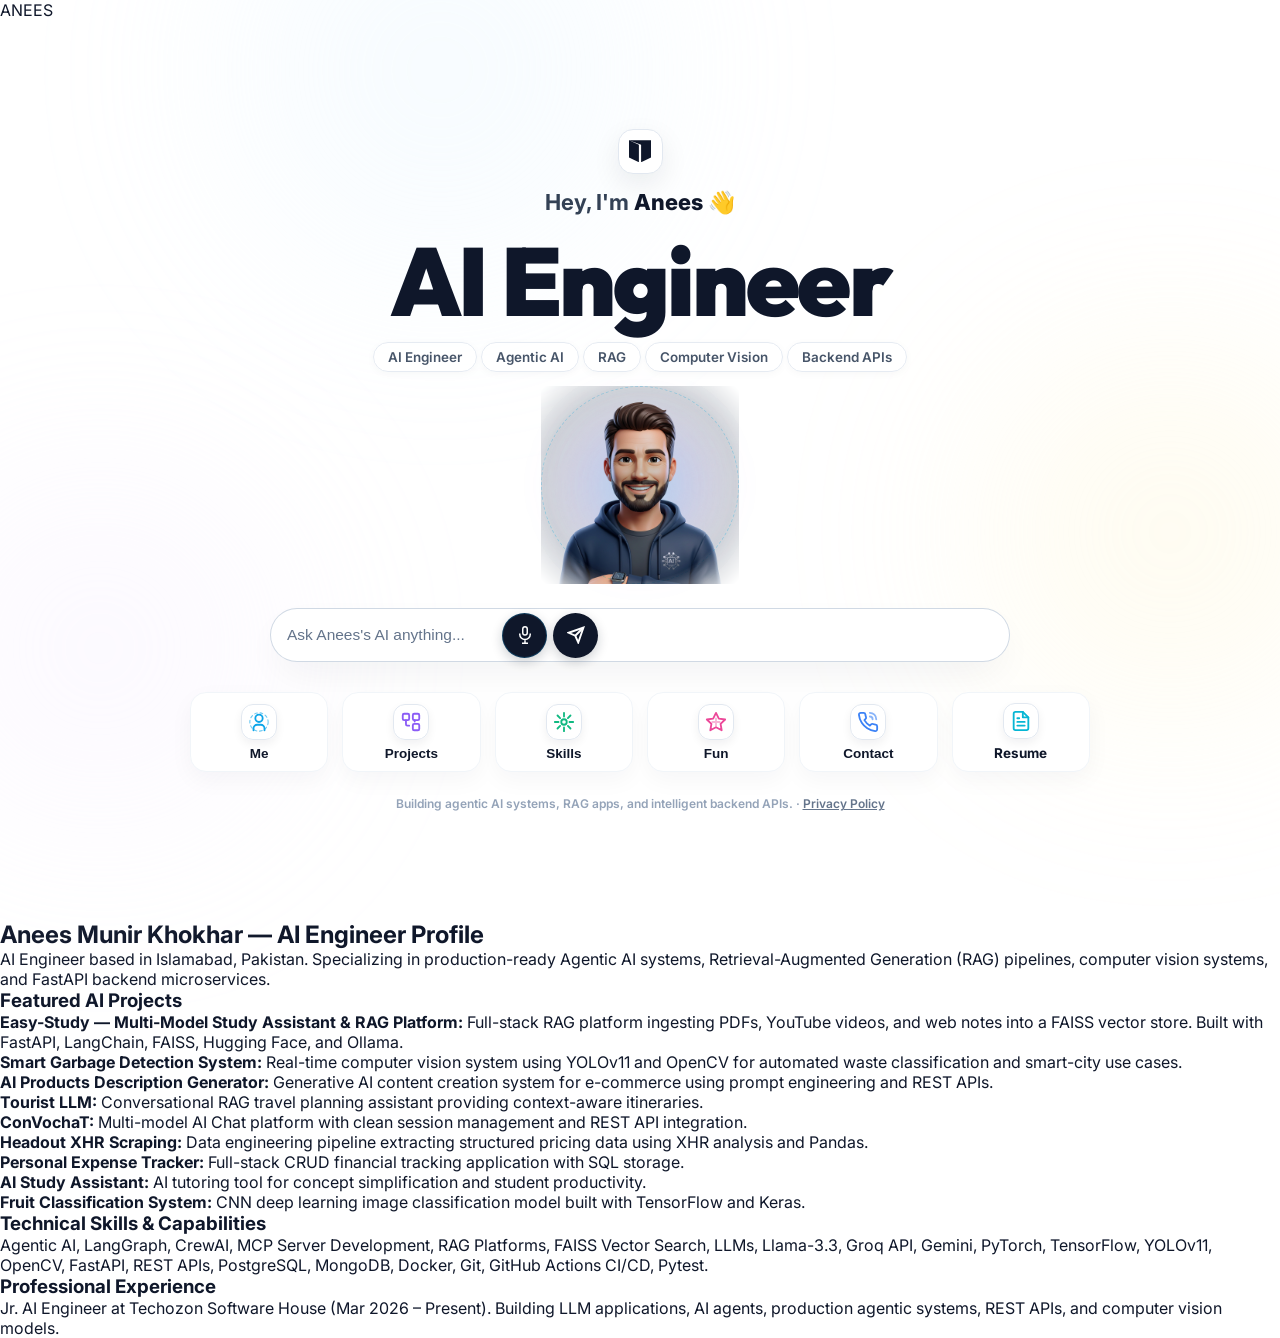
==== commit 7dfa64aa: "feat: update About Me modal with 10 projects, 9 skill areas, Document Intelligence, Voice AI, and Te" ====
--- a/index.html
+++ b/index.html
@@ -2,7 +2,6 @@
 <html lang="en">
 <head>
   <meta charset="UTF-8" />
-<<<<<<< HEAD
   <meta name="viewport" content="width=device-width, initial-scale=1.0, maximum-scale=1.0, user-scalable=no, viewport-fit=cover, interactive-widget=resizes-content" />
 
   <title>Anees Munir Khokhar | AI Engineer</title>
@@ -159,22 +158,6 @@
     ]
   }
   </script>
-=======
-  <meta name="viewport" content="width=device-width, initial-scale=1.0" />
-  <title>Anees Munir Khokhar | Full-Stack AI Engineer</title>
-  <meta name="description" content="Anees Munir Khokhar — Full-Stack AI Engineer building production-grade agentic AI systems, RAG pipelines, intelligent APIs, and computer vision products." />
-  <meta name="author" content="Anees Munir Khokhar" />
-  <meta name="robots" content="index, follow" />
-  <meta property="og:title" content="Anees Munir Khokhar | Full-Stack AI Engineer" />
-  <meta property="og:description" content="Full-Stack AI Engineer — Agentic AI, RAG, Computer Vision, Backend APIs" />
-  <meta property="og:image" content="assets/avatar.png" />
-  <link rel="icon" href="favicon.svg" type="image/svg+xml" />
-  <link rel="manifest" href="site.webmanifest" />
-  <link rel="preconnect" href="https://fonts.googleapis.com" />
-  <link rel="preconnect" href="https://fonts.gstatic.com" crossorigin />
-  <link href="https://fonts.googleapis.com/css2?family=Inter:wght@300;400;500;600;700;800&family=Outfit:wght@400;600;700;800;900&display=swap" rel="stylesheet" />
-  <link rel="stylesheet" href="style.css?v=6" />
->>>>>>> origin/version-2.0
 </head>
 <body>
 
@@ -200,11 +183,7 @@
 
         <!-- Row 4: Role Pills -->
         <div class="role-pills" aria-label="Specializations">
-<<<<<<< HEAD
           <span class="role-pill">AI Engineer</span>
-=======
-          <span class="role-pill">Full-Stack AI Engineer</span>
->>>>>>> origin/version-2.0
           <span class="role-pill">Agentic AI</span>
           <span class="role-pill">RAG</span>
           <span class="role-pill">Computer Vision</span>
@@ -218,7 +197,6 @@
           <img src="assets/avatar.png" alt="Anees 3D Avatar" />
         </div>
 
-<<<<<<< HEAD
         <!-- Row 6: Search Bar (Hero AI Gateway - Option B) -->
         <form class="ask-box ask-box-hero" id="askForm" autocomplete="off">
           <input type="text" id="askInput" placeholder="Ask Anees's AI anything..." aria-label="Ask AI or search portfolio" />
@@ -282,49 +260,16 @@
               </svg>
             </span><span class="dc-label">Resume</span>
           </a>
-=======
-        <!-- Row 6: Search Bar -->
-        <form class="ask-box" id="askForm" autocomplete="off">
-          <input type="text" id="askInput" placeholder="Ask me anything... (projects, skills, contact, resume)" aria-label="Search portfolio" />
-          <button type="submit" aria-label="Go">➜</button>
-        </form>
-
-        <!-- Row 7: Cards Grid -->
-        <nav class="cards-container">
-          <button class="dash-card" data-modal="me">
-            <span class="dc-icon-badge">👤</span><span class="dc-label">Me</span>
-          </button>
-          <button class="dash-card" data-modal="projects">
-            <span class="dc-icon-badge">💼</span><span class="dc-label">Projects</span>
-          </button>
-          <button class="dash-card" data-modal="skills">
-            <span class="dc-icon-badge">🧠</span><span class="dc-label">Skills</span>
-          </button>
-          <button class="dash-card" data-modal="fun">
-            <span class="dc-icon-badge">✨</span><span class="dc-label">Fun</span>
-          </button>
-          <button class="dash-card" data-modal="contact">
-            <span class="dc-icon-badge">📩</span><span class="dc-label">Contact</span>
-          </button>
-          <button class="dash-card" data-modal="resume">
-            <span class="dc-icon-badge">📄</span><span class="dc-label">Resume</span>
-          </button>
->>>>>>> origin/version-2.0
         </nav>
       </div>
 
       <!-- Dashboard Footer Micro-Line -->
       <footer class="dash-footer-line">
-<<<<<<< HEAD
         <p>Building agentic AI systems, RAG apps, and intelligent backend APIs. · <a href="privacy.html" style="color:#64748b;text-decoration:underline;">Privacy Policy</a></p>
-=======
-        <p>Building agentic AI systems, RAG apps, and intelligent backend APIs.</p>
->>>>>>> origin/version-2.0
       </footer>
     </div>
   </main>
 
-<<<<<<< HEAD
   <!-- ========== SEO & CRAWLER ACCESSIBLE CONTENT (100% Indexable by Search Engines & AI Bots) ========== -->
   <section class="sr-only" aria-label="Anees Munir Khokhar Portfolio Overview for Search Engines">
     <h2>Anees Munir Khokhar — AI Engineer Profile</h2>
@@ -364,12 +309,6 @@
         <button class="modal-close" id="modalClose" aria-label="Close modal">&times;</button>
       </header>
       <!-- Scrollable Modal Body -->
-=======
-  <!-- ========== MODAL OVERLAY (shared) ========== -->
-  <div class="modal-overlay" id="modalOverlay">
-    <div class="modal-shell" id="modalShell">
-      <button class="modal-close" id="modalClose" aria-label="Close modal">&times;</button>
->>>>>>> origin/version-2.0
       <div class="modal-body" id="modalBody"></div>
     </div>
   </div>
@@ -383,30 +322,17 @@
 
       <div class="me-top">
         <div class="me-photo-wrap">
-<<<<<<< HEAD
           <img src="assets/profile.jpg" alt="Anees Munir Khokhar" class="me-photo" loading="eager" decoding="async" fetchpriority="high" onerror="this.onerror=null; this.src='assets/avatar.png';" />
           <div class="me-photo-chips">
             <span class="profile-chip">AI Engineer</span>
-=======
-          <img src="assets/profile.jpg?v=2" alt="Anees Munir Khokhar" class="me-photo" />
-          <div class="me-photo-chips">
-            <span class="profile-chip">Full-Stack AI Engineer</span>
->>>>>>> origin/version-2.0
             <span class="avail-chip"><span class="pulse-dot"></span>Available for AI Projects</span>
           </div>
         </div>
         <div class="me-bio">
-<<<<<<< HEAD
           <p class="me-lead">I'm Anees Munir Khokhar, an AI Engineer based in Islamabad, Pakistan.</p>
-          <p class="me-text">I build production-ready AI systems end to end. My work covers agentic AI architecture, multi-agent workflows, MCP server development, LangGraph orchestration, RAG systems, vector databases, REST APIs, SQL/NoSQL databases, deep learning, and computer vision. I work across the full product lifecycle, from dataset creation and model development to backend APIs, database integration, testing, deployment, and production delivery.</p>
+          <p class="me-text">I build production-grade AI systems end to end. My work spans agentic AI architecture, multi-agent workflows, MCP server development, LangGraph orchestration, RAG systems, vector retrieval, document intelligence (OCR & compliance), voice AI (STT/TTS), REST APIs, SQL/NoSQL databases, deep learning, and computer vision. At Techozon Software House, I engineer production client applications across scraping data pipelines, AI e-commerce listing engines, diet/fitness tracking backends, and Jarvis-style voice assistants.</p>
           <div class="me-actions">
             <a href="assets/Anees.pdf" class="btn-sm btn-outline" download>Download Resume</a>
-=======
-          <p class="me-lead">I'm Anees Munir Khokhar, a Full-Stack AI Engineer based in Islamabad, Pakistan.</p>
-          <p class="me-text">I build production-ready AI systems end to end. My work covers agentic AI architecture, multi-agent workflows, MCP server development, LangGraph orchestration, RAG systems, vector databases, REST APIs, SQL/NoSQL databases, deep learning, and computer vision. I work across the full product lifecycle, from dataset creation and model development to backend APIs, database integration, testing, deployment, and production delivery.</p>
-          <div class="me-actions">
-            <a href="assets/Anees.pdf" class="btn-sm btn-dark" download>Download Resume</a>
->>>>>>> origin/version-2.0
             <a href="https://github.com/Anees-Khokhar-1" target="_blank" rel="noopener noreferrer" class="btn-sm btn-outline">GitHub ↗</a>
             <a href="https://www.linkedin.com/in/anees-munir-khokhar" target="_blank" rel="noopener noreferrer" class="btn-sm btn-outline">LinkedIn ↗</a>
           </div>
@@ -415,8 +341,8 @@
 
       <!-- Quick Snapshot Stats Row -->
       <div class="quick-snapshot">
-        <div class="snap-card"><strong>9</strong><span>Projects</span></div>
-        <div class="snap-card"><strong>8</strong><span>Skill Areas</span></div>
+        <div class="snap-card"><strong>10</strong><span>Projects</span></div>
+        <div class="snap-card"><strong>9</strong><span>Skill Areas</span></div>
         <div class="snap-card"><strong>2</strong><span>Certifications</span></div>
         <div class="snap-card"><strong>Techozon</strong><span>Experience</span></div>
       </div>
@@ -425,9 +351,9 @@
       <div class="why-hire-box">
         <h3>Why Hire Me?</h3>
         <ul>
-          <li>I build complete AI products, not just prototypes.</li>
-          <li>I combine AI engineering with backend APIs and databases.</li>
-          <li>I focus on production-ready workflows, testing, and deployment.</li>
+          <li>I build complete production AI products, not just minimum viable prototypes.</li>
+          <li>I bridge advanced research models (LLMs, RAG, Vision, Voice) with robust backend REST APIs and databases.</li>
+          <li>I enforce strict production engineering: unit test suites, CI/CD pipelines, zero-latency caching, and containerized deployment.</li>
         </ul>
       </div>
 
@@ -454,11 +380,7 @@
 
       <div class="info-grid">
         <div class="info-chip"><span class="ic-label">Name</span><span class="ic-val">Anees Munir Khokhar</span></div>
-<<<<<<< HEAD
         <div class="info-chip"><span class="ic-label">Role</span><span class="ic-val">AI Engineer</span></div>
-=======
-        <div class="info-chip"><span class="ic-label">Role</span><span class="ic-val">Full-Stack AI Engineer</span></div>
->>>>>>> origin/version-2.0
         <div class="info-chip"><span class="ic-label">Location</span><span class="ic-val">Islamabad, Pakistan</span><button type="button" class="copy-sq-btn" data-copy="Islamabad, Pakistan" aria-label="Copy location"><svg viewBox="0 0 24 24" width="15" height="15" stroke="currentColor" stroke-width="2" fill="none"><rect x="9" y="9" width="13" height="13" rx="2"/><path d="M5 15H4a2 2 0 0 1-2-2V4a2 2 0 0 1 2-2h9a2 2 0 0 1 2 2v1"/></svg></button></div>
         <div class="info-chip"><span class="ic-label">Email</span><a href="mailto:aneesmunir1020@gmail.com" class="ic-val ic-link">aneesmunir1020@gmail.com</a><button type="button" class="copy-sq-btn" data-copy="aneesmunir1020@gmail.com" aria-label="Copy email"><svg viewBox="0 0 24 24" width="15" height="15" stroke="currentColor" stroke-width="2" fill="none"><rect x="9" y="9" width="13" height="13" rx="2"/><path d="M5 15H4a2 2 0 0 1-2-2V4a2 2 0 0 1 2-2h9a2 2 0 0 1 2 2v1"/></svg></button></div>
         <div class="info-chip"><span class="ic-label">Phone</span><a href="tel:+923459120307" class="ic-val ic-link">+92 345 9120307</a><button type="button" class="copy-sq-btn" data-copy="+92 345 9120307" aria-label="Copy phone"><svg viewBox="0 0 24 24" width="15" height="15" stroke="currentColor" stroke-width="2" fill="none"><rect x="9" y="9" width="13" height="13" rx="2"/><path d="M5 15H4a2 2 0 0 1-2-2V4a2 2 0 0 1 2-2h9a2 2 0 0 1 2 2v1"/></svg></button></div>
@@ -472,31 +394,19 @@
           <div class="tl-dot"></div>
           <div class="tl-card">
             <div class="tl-head"><strong>Jr. AI Engineer</strong><span class="tl-date">Mar 2026 – Present</span></div>
-            <p class="tl-company">Techozon Software House</p>
-            <p class="tl-desc">Building LLM applications, AI agents, production agentic systems, REST APIs, databases, vector databases, computer vision datasets, model integration, testing, and deployment.</p>
+            <p class="tl-company">Techozon Software House · Islamabad, Pakistan</p>
+            <p class="tl-desc">Engineering production agentic AI systems, LLM applications, computer vision models, and voice assistants across client products (TourCheckNow pricing scraper, Shop & Bid vision/LLM engine, Cedric Fitness backend, Super Calendar voice assistant).</p>
           </div>
         </div>
         <div class="tl-item">
           <div class="tl-dot"></div>
           <div class="tl-card">
             <div class="tl-head"><strong>AI Engineer Intern</strong><span class="tl-date">Jan 2026 – Feb 2026</span></div>
-            <p class="tl-company">Techozon Software House</p>
-            <p class="tl-desc">Worked across LLMs, machine learning, computer vision, analytics, generative AI, OpenCV, YOLOv11, and production-focused AI systems.</p>
-          </div>
-        </div>
-<<<<<<< HEAD
-        </div>
-=======
-        <div class="tl-item">
-          <div class="tl-dot"></div>
-          <div class="tl-card">
-            <div class="tl-head"><strong>Assistant Store Manager</strong><span class="tl-date">Mar 2021 – Aug 2023</span></div>
-            <p class="tl-company">Habib Rafiq Pvt. Ltd.</p>
-            <p class="tl-desc">Managed daily operations, supervised 12+ staff members, and improved workflow efficiency.</p>
-          </div>
-        </div>
-      </div>
->>>>>>> origin/version-2.0
+            <p class="tl-company">Techozon Software House · Islamabad, Pakistan</p>
+            <p class="tl-desc">Worked across LLMs, machine learning, computer vision, analytics, generative AI, OpenCV, YOLOv11, dataset preparation, and production-focused AI systems.</p>
+          </div>
+        </div>
+      </div>
     </div>
   </template>
 
@@ -508,7 +418,6 @@
 
       <div class="proj-grid">
         <article class="proj-card">
-<<<<<<< HEAD
           <div class="proj-banner">
             <img src="https://images.unsplash.com/photo-1618005182384-a83a8bd57fbe?auto=format&fit=crop&w=600&q=80" alt="Easy-Study RAG" loading="lazy" />
             <span class="proj-badge badge-rag">⭐ Flagship RAG System</span>
@@ -734,77 +643,6 @@
             <div class="proj-tags"><span>TensorFlow</span><span>Keras</span><span>CNN</span></div>
             <a href="https://github.com/Anees-Khokhar-1/fruitclassification" target="_blank" rel="noopener noreferrer" class="btn-sm btn-dark">GitHub ↗</a>
           </div>
-=======
-          <div class="proj-top"><span class="proj-badge badge-rag">⭐ Flagship RAG System</span></div>
-          <h4>Easy-Study — Multi-Model Study Assistant</h4>
-          <p class="proj-desc">A full-stack RAG platform that ingests PDFs, YouTube videos, web articles, and notes, then embeds content using Hugging Face into a local FAISS vector store. It supports runtime switching across Gemini, OpenRouter, Ollama, and OpenAI.</p>
-          <div class="proj-tags"><span>FastAPI</span><span>LangChain</span><span>FAISS</span><span>Hugging Face</span><span>Ollama</span><span>GitHub Actions</span><span>RAG</span><span>Vector Databases</span></div>
-          <a href="https://github.com/Anees-Khokhar-1/Easy-Study" target="_blank" rel="noopener noreferrer" class="btn-sm btn-dark">GitHub ↗</a>
-        </article>
-
-        <article class="proj-card">
-          <div class="proj-top"><span class="proj-badge badge-gen">Generative AI</span></div>
-          <h4>AI Products Description Generator</h4>
-          <p class="proj-desc">An AI content-generation system for producing product descriptions using prompt-driven workflows, backend logic, and reusable generation patterns.</p>
-          <div class="proj-tags"><span>Python</span><span>LLMs</span><span>Prompt Engineering</span></div>
-          <a href="https://github.com/Anees-Khokhar-1/AI-Products-Description-Generator" target="_blank" rel="noopener noreferrer" class="btn-sm btn-dark">GitHub ↗</a>
-        </article>
-
-        <article class="proj-card">
-          <div class="proj-top"><span class="proj-badge badge-cv">Computer Vision</span></div>
-          <h4>Smart Garbage Detection System</h4>
-          <p class="proj-desc">A computer vision system using YOLOv11 for waste classification and smart-city use cases.</p>
-          <div class="proj-tags"><span>YOLOv11</span><span>OpenCV</span><span>Computer Vision</span><span>Dataset Engineering</span></div>
-          <a href="https://github.com/Anees-Khokhar-1/Smart-Garbage-Detection" target="_blank" rel="noopener noreferrer" class="btn-sm btn-dark">GitHub ↗</a>
-        </article>
-
-        <article class="proj-card">
-          <div class="proj-top"><span class="proj-badge badge-llm">LLM Application</span></div>
-          <h4>Tourist LLM</h4>
-          <p class="proj-desc">An LLM-powered travel assistant focused on conversational guidance, retrieval-style responses, and user-facing AI interaction.</p>
-          <div class="proj-tags"><span>LLMs</span><span>Python</span><span>RAG</span></div>
-          <a href="https://github.com/Anees-Khokhar-1/Tourist-llm-" target="_blank" rel="noopener noreferrer" class="btn-sm btn-dark">GitHub ↗</a>
-        </article>
-
-        <article class="proj-card">
-          <div class="proj-top"><span class="proj-badge badge-chat">Conversational AI</span></div>
-          <h4>ConVochaT</h4>
-          <p class="proj-desc">A conversational AI application demonstrating chat product design, model integration, and end-to-end AI feature delivery.</p>
-          <div class="proj-tags"><span>AI Chat</span><span>Python</span><span>LLMs</span></div>
-          <a href="https://github.com/Anees-Khokhar-1/ConVochaT" target="_blank" rel="noopener noreferrer" class="btn-sm btn-dark">GitHub ↗</a>
-        </article>
-
-        <article class="proj-card">
-          <div class="proj-top"><span class="proj-badge badge-data">Data Engineering</span></div>
-          <h4>Headout XHR Scraping</h4>
-          <p class="proj-desc">A data extraction project built around XHR request analysis, structured scraping, and clean data collection workflows.</p>
-          <div class="proj-tags"><span>Web Scraping</span><span>XHR</span><span>Data Engineering</span></div>
-          <a href="https://github.com/Anees-Khokhar-1/Headout_XHR-Scrapping-" target="_blank" rel="noopener noreferrer" class="btn-sm btn-dark">GitHub ↗</a>
-        </article>
-
-        <article class="proj-card">
-          <div class="proj-top"><span class="proj-badge badge-fs">Full Stack / CRUD</span></div>
-          <h4>Personal Expense Tracker</h4>
-          <p class="proj-desc">A full-stack CRUD-style expense tracking application for managing records and tracking expenses.</p>
-          <div class="proj-tags"><span>Full Stack</span><span>CRUD</span><span>Database</span></div>
-          <a href="https://github.com/Anees-Khokhar-1/Personal-Expense-Tracker" target="_blank" rel="noopener noreferrer" class="btn-sm btn-dark">GitHub ↗</a>
-        </article>
-
-        <article class="proj-card">
-          <div class="proj-top"><span class="proj-badge badge-gen">AI Productivity</span></div>
-          <h4>AI Study Assistant</h4>
-          <p class="proj-desc">An AI assistant project focused on learning support, question answering, and student productivity workflows.</p>
-          <div class="proj-tags"><span>AI Assistant</span><span>Python</span><span>LLMs</span></div>
-          <a href="https://github.com/Anees-Khokhar-1/ai-study-assistant" target="_blank" rel="noopener noreferrer" class="btn-sm btn-dark">GitHub ↗</a>
-        </article>
-
-        <article class="proj-card">
-          <div class="proj-top"><span class="proj-badge badge-dl">Deep Learning</span></div>
-          <h4>Fruit Classification System</h4>
-          <p class="proj-desc">A CNN-based image classification project covering dataset preprocessing, training, validation, and model evaluation.</p>
-          <div class="proj-tags"><span>TensorFlow</span><span>Keras</span><span>CNN</span></div>
-          <a href="https://github.com/Anees-Khokhar-1/fruitclassification" target="_blank" rel="noopener noreferrer" class="btn-sm btn-dark">GitHub ↗</a>
->>>>>>> origin/version-2.0
         </article>
       </div>
     </div>
@@ -817,7 +655,6 @@
       <p class="m-subtitle">A focused overview of the AI, backend, computer vision, data, and development tools I use to build production-ready AI systems.</p>
 
       <div class="sk-grid">
-<<<<<<< HEAD
         <div class="sk-card sk-agent">
           <div class="sk-banner">
             <img src="https://images.unsplash.com/photo-1620712943543-bcc4688e7485?auto=format&fit=crop&w=600&q=80" alt="Agentic AI" loading="lazy" />
@@ -926,39 +763,6 @@
             <div class="sk-head"><span class="sk-emoji">🛠️</span><h4>DevOps & Quality</h4></div>
             <div class="sk-tags"><span>Git</span><span>GitHub Actions</span><span>CI/CD</span><span>pytest</span><span>mypy</span><span>Bandit</span><span>Pylint</span><span>Testing</span><span>Deployment</span><span>Security Checks</span></div>
           </div>
-=======
-        <div class="sk-card">
-          <div class="sk-head"><span class="sk-emoji">🧠</span><h4>Agentic AI & Orchestration</h4><span class="sk-tag tag-core">Core</span></div>
-          <div class="sk-tags"><span>Multi-Agent Workflows</span><span>Agentic AI Architecture</span><span>Layered Agent Systems</span><span>LangGraph Orchestration</span><span>CrewAI</span><span>OpenClaw</span><span>AI Agents</span><span>Agent Tool Integration</span><span>MCP Server Development</span></div>
-        </div>
-        <div class="sk-card">
-          <div class="sk-head"><span class="sk-emoji">🤖</span><h4>Generative AI & LLMs</h4><span class="sk-tag tag-core">Core</span></div>
-          <div class="sk-tags"><span>LLM Applications</span><span>RAG</span><span>Prompt Engineering</span><span>Fine-Tuning</span><span>Hugging Face Transformers</span><span>Gemini</span><span>OpenRouter</span><span>Ollama</span><span>OpenAI</span><span>DeepSeek-style Model Routing</span><span>Multi-provider LLM Workflows</span></div>
-        </div>
-        <div class="sk-card">
-          <div class="sk-head"><span class="sk-emoji">🔬</span><h4>Deep Learning</h4><span class="sk-tag tag-practical">Practical</span></div>
-          <div class="sk-tags"><span>ANN</span><span>CNN</span><span>RNN</span><span>Transformers</span><span>PyTorch</span><span>TensorFlow</span><span>Keras</span><span>Model Training</span><span>Model Evaluation</span><span>Dataset Preprocessing</span></div>
-        </div>
-        <div class="sk-card">
-          <div class="sk-head"><span class="sk-emoji">👁️</span><h4>Computer Vision</h4><span class="sk-tag tag-practical">Practical</span></div>
-          <div class="sk-tags"><span>YOLOv11</span><span>OpenCV</span><span>MediaPipe</span><span>Real-time Inference</span><span>Image Classification</span><span>Object Detection</span><span>CV Dataset Creation</span><span>Dataset Curation</span><span>Dataset Preprocessing</span></div>
-        </div>
-        <div class="sk-card">
-          <div class="sk-head"><span class="sk-emoji">⚙️</span><h4>Backend & APIs</h4><span class="sk-tag tag-prod">Production</span></div>
-          <div class="sk-tags"><span>REST APIs</span><span>GET / POST / PUT / PATCH / DELETE</span><span>CRUD Design</span><span>FastAPI</span><span>Flask</span><span>API Integration</span><span>Backend Architecture</span><span>Full-Stack Development</span><span>End-to-End AI Dev</span></div>
-        </div>
-        <div class="sk-card">
-          <div class="sk-head"><span class="sk-emoji">🗄️</span><h4>Databases & Retrieval</h4><span class="sk-tag tag-exp">Experienced</span></div>
-          <div class="sk-tags"><span>PostgreSQL</span><span>MongoDB</span><span>SQL</span><span>NoSQL</span><span>SQLite</span><span>FAISS</span><span>Vector Databases</span><span>Semantic Search</span><span>Embedding Pipelines</span></div>
-        </div>
-        <div class="sk-card">
-          <div class="sk-head"><span class="sk-emoji">📊</span><h4>Data Engineering</h4><span class="sk-tag tag-exp">Experienced</span></div>
-          <div class="sk-tags"><span>Dataset Creation</span><span>Dataset Cleaning</span><span>Web Scraping</span><span>XHR Scraping</span><span>Pandas</span><span>Data Preprocessing</span><span>Structured Data Collection</span></div>
-        </div>
-        <div class="sk-card">
-          <div class="sk-head"><span class="sk-emoji">🛠️</span><h4>DevOps & Quality</h4><span class="sk-tag tag-exp">Experienced</span></div>
-          <div class="sk-tags"><span>Git</span><span>GitHub Actions</span><span>CI/CD</span><span>pytest</span><span>mypy</span><span>Bandit</span><span>Pylint</span><span>Testing</span><span>Deployment</span><span>Security Checks</span></div>
->>>>>>> origin/version-2.0
         </div>
       </div>
     </div>
@@ -971,7 +775,6 @@
       <p class="m-subtitle">A little more about me beyond code — the things I enjoy, the habits that keep me creative, and the moments that make life meaningful.</p>
 
       <div class="hobby-grid">
-<<<<<<< HEAD
         <div class="hobby-card">
           <div class="hobby-banner">
             <img src="https://images.unsplash.com/photo-1626224583764-f87db24ac4ea?auto=format&fit=crop&w=600&q=80" alt="Badminton" loading="lazy" />
@@ -1061,17 +864,6 @@
             <h4>Traveling & Hiking</h4><p>Traveling and hiking are among my most important hobbies. I enjoy exploring new places, experiencing nature, and taking peaceful breaks that refresh my mind and creativity.</p>
           </div>
         </div>
-=======
-        <div class="hobby-card"><div class="hc-icon bg-badminton">🏸</div><h4>Badminton</h4><p>I enjoy playing badminton because it keeps me active, focused, and refreshed.</p></div>
-        <div class="hobby-card"><div class="hc-icon bg-gardening">🌱</div><h4>Gardening</h4><p>Gardening helps me slow down, stay patient, and enjoy small daily progress.</p></div>
-        <div class="hobby-card"><div class="hc-icon bg-reading">📚</div><h4>Reading Articles</h4><p>I enjoy reading articles about technology, AI, software development, productivity, and real-world innovation.</p></div>
-        <div class="hobby-card"><div class="hc-icon bg-coding">💻</div><h4>Coding</h4><p>Coding is not only my profession but also one of my favorite hobbies.</p></div>
-        <div class="hobby-card"><div class="hc-icon bg-cooking">🍳</div><h4>Cooking</h4><p>I enjoy cooking because it gives me a creative break from screens.</p></div>
-        <div class="hobby-card"><div class="hc-icon bg-reels">🎬</div><h4>Watching Reels</h4><p>I like watching reels for quick entertainment, creative ideas, tech updates, and relaxation.</p></div>
-        <div class="hobby-card"><div class="hc-icon bg-ainews">🤖</div><h4>Exploring AI News</h4><p>I love following new AI model launches, tools, and updates. I enjoy researching why new models are built, what problems they solve, and how they can be used in real-world applications.</p></div>
-        <div class="hobby-card"><div class="hc-icon bg-family">❤️</div><h4>Family Conversations</h4><p>One of my most meaningful habits is talking with my mother about my day, life, ideas, and goals.</p></div>
-        <div class="hobby-card"><div class="hc-icon bg-hiking">🏔️</div><h4>Traveling & Hiking</h4><p>Traveling and hiking are among my most important hobbies. I enjoy exploring new places, experiencing nature, and taking peaceful breaks that refresh my mind and creativity.</p></div>
->>>>>>> origin/version-2.0
       </div>
     </div>
   </template>
@@ -1157,7 +949,6 @@
           </div>
         </div>
       </div>
-<<<<<<< HEAD
 
       <!-- Direct Message Form (UAE PDPL & Pakistan PECA Compliant) -->
       <form id="contactForm" class="ct-form">
@@ -1174,8 +965,6 @@
         </label>
         <button type="submit" class="btn-glass-primary" style="margin-top:4px;">Send Message →</button>
       </form>
-=======
->>>>>>> origin/version-2.0
     </div>
   </template>
 
@@ -1192,19 +981,13 @@
       </div>
 
       <div class="resume-actions">
-<<<<<<< HEAD
         <a href="assets/Anees.pdf" download="Anees_Munir_Khokhar_Resume.pdf" class="btn-primary">⬇ Download PDF Resume</a>
         <a href="resume.html" class="btn-sec">📄 Open Full Interactive Resume Page ↗</a>
-=======
-        <a href="assets/Anees.pdf" download="Anees_Munir_Khokhar_Resume.pdf" class="btn-primary">⬇ Download Resume</a>
-        <a href="assets/Anees.pdf" target="_blank" rel="noopener noreferrer" class="btn-sec">↗ Open in New Tab</a>
->>>>>>> origin/version-2.0
       </div>
       <p class="resume-note">For the best viewing experience, open the resume in a new tab or download it.</p>
     </div>
   </template>
 
-<<<<<<< HEAD
   <!-- ARCHITECTURE MODAL -->
   <template id="tpl-architecture">
     <div class="m-section m-arch">
@@ -1238,8 +1021,5 @@
 
   <script src="voice_recorder.js?v=111" defer></script>
   <script src="script.js?v=111" defer></script>
-=======
-  <script src="script.js?v=6" defer></script>
->>>>>>> origin/version-2.0
 </body>
 </html>
